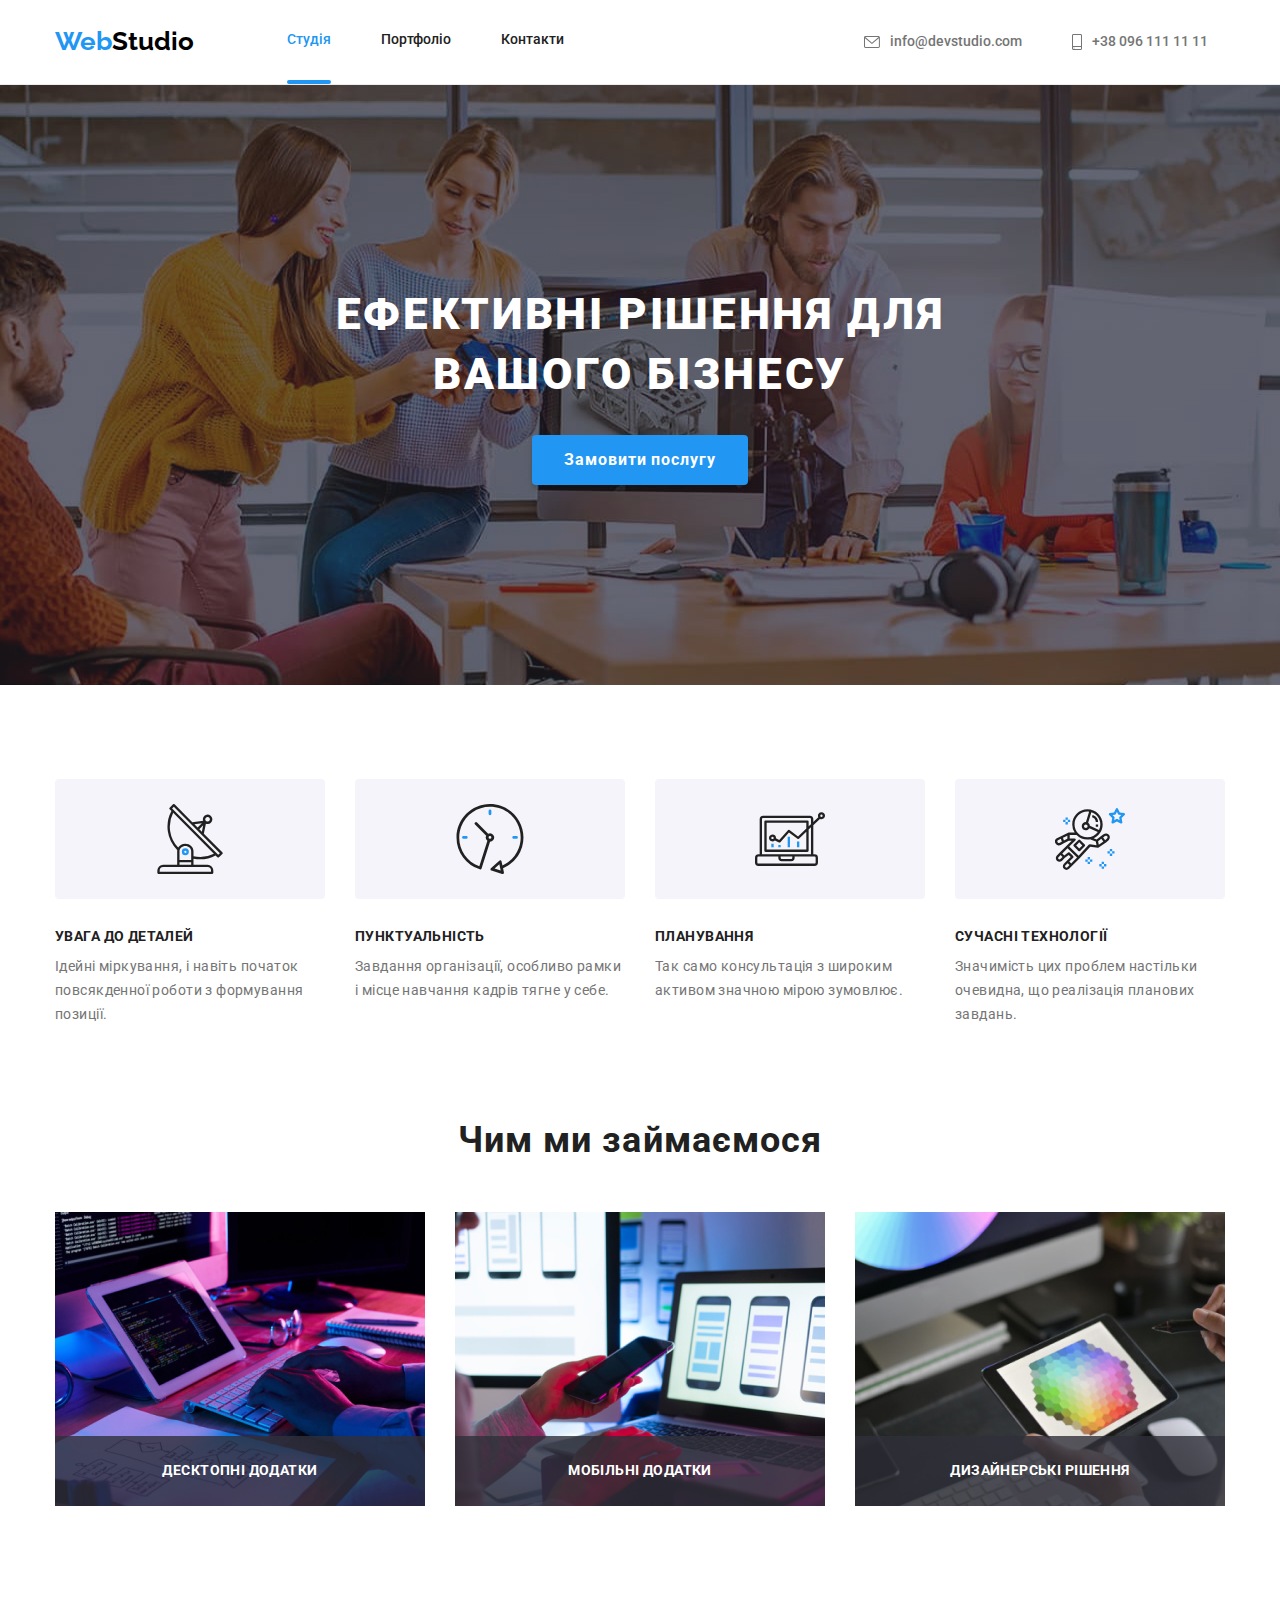
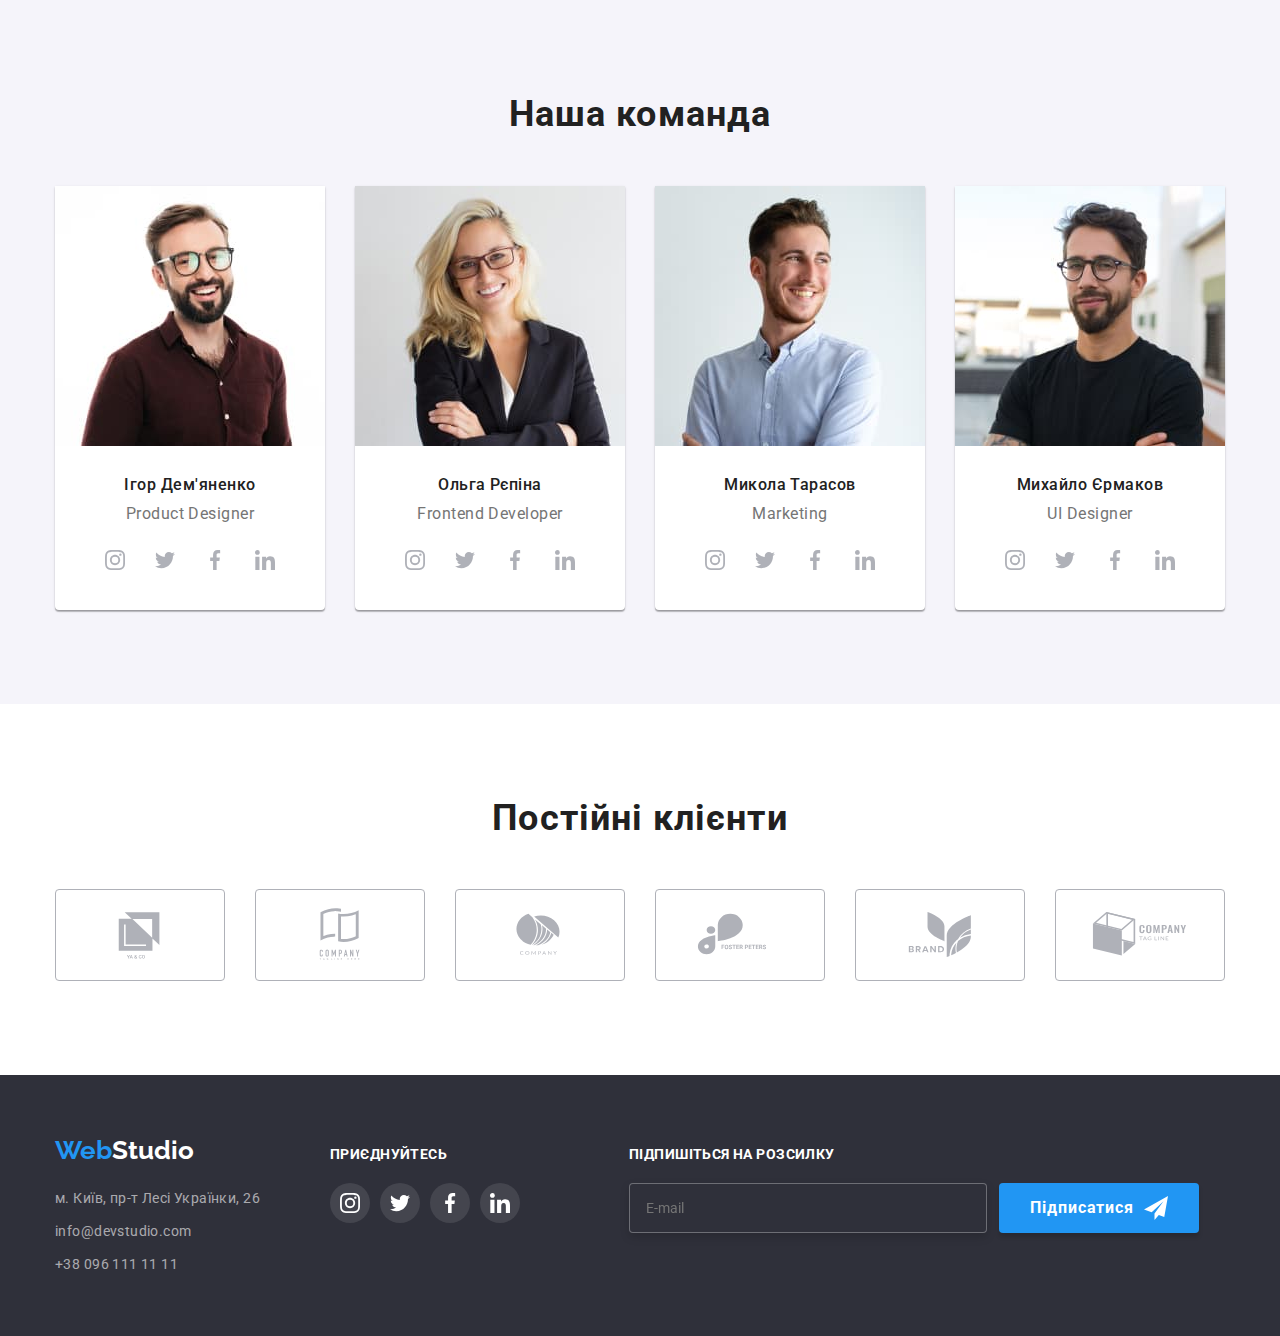
==== index.html @ 2fefe62a "copy" ====
<!DOCTYPE html>
<html lang="uk">
  <head>
    <meta charset="UTF-8" />
    <meta http-equiv="X-UA-Compatible" content="IE=edge" />
    <meta name="viewport" content="width=device-width, initial-scale=1.0" />
    <title>Web Studio</title>
    <link rel="preconnect" href="https://fonts.googleapis.com" />
    <link rel="preconnect" href="https://fonts.gstatic.com" crossorigin />
    <link
      href="https://fonts.googleapis.com/css2?family=Raleway:wght@700&family=Roboto:wght@400;500;700;900&display=swap"
      rel="stylesheet"
    />
    <link
      rel="stylesheet"
      href="https://cdnjs.cloudflare.com/ajax/libs/modern-normalize/1.1.0/modern-normalize.min.css"
    />
    <link rel="stylesheet" href="./css/main.min.css" />
  </head>
  <body>
    <header class="header">
      <div class="header__container container">
        <nav class="navigation">
          <a href="./index.html" lang="en" class="logo header__link"
            ><span class="logo--accent">Web</span>Studio</a
          >
          <ul class="navigation__list">
            <li>
              <a href="#" class="navigation__item navigation__item--current header__link "
                >Студія</a
              >
            </li>
            <li>
              <a href="./portfolio.html" class="navigation__item header__link">Портфоліо</a>
            </li>
            <li><a href="#" class="navigation__item header__link">Контакти</a></li>
          </ul>
        </nav>
        <ul class="contacts">
          <li class="contacts__item">
            <a href="mailto:info@devstudio.com" class="contacts__link header__link">
              <svg width="16" height="12">
                <use href="./images/icons.svg#icon-mail"></use>
              </svg>
              info@devstudio.com</a
            >
          </li>
          <li class="contacts__item">
            <a href="tel:+380961111111" class="contacts__link header__link">
              <svg width="10" height="16">
                <use href="./images/icons.svg#icon-smartphone"></use>
              </svg>
              +38 096 111 11 11</a
            >
          </li>
        </ul>
      </div>
    </header>
    <main>
      <section class="hero">
        <div class="container">
          <h1 class="hero__title">Ефективні рішення для вашого бізнесу</h1>
          <button data-modal-open type="button" class="main-button">
            Замовити послугу
          </button>
        </div>
      </section>

      <section class="features">
        <div class="container">
          <h2 class="visually-hidden">Особливості</h2>
          <ul class="features__list">
            <li class="features__item">
              <div class="features__icon-container">
                <svg class="features__icon" width="70" height="70">
                  <use href="./images/icons.svg#icon-antenna"></use>
                </svg>
              </div>
              <h3 class="features__title">Увага до деталей</h3>
              <p class="features__parapraph">
                Ідейні міркування, i навіть початок повсякденної роботи з
                формування позиції.
              </p>
            </li>
            <li class="features__item">
              <div class="features__icon-container">
                <svg class="features__icon" width="70" height="70">
                  <use href="./images/icons.svg#icon-clock"></use>
                </svg>
              </div>
              <h3 class="features__title">Пунктуальність</h3>
              <p class="features__parapraph">
                Завдання організації, особливо рамки i місце навчання кадрів
                тягне у себе.
              </p>
            </li>
            <li class="features__item">
              <div class="features__icon-container">
                <svg class="features__icon" width="70" height="70">
                  <use href="./images/icons.svg#icon-diagram"></use>
                </svg>
              </div>
              <h3 class="features__title">Планування</h3>
              <p class="features__parapraph">
                Так само консультація з широким активом значною мірою зумовлює.
              </p>
            </li>
            <li class="features__item">
              <div class="features__icon-container">
                <svg class="features__icon" width="70" height="70">
                  <use href="./images/icons.svg#icon-astronaut"></use>
                </svg>
              </div>
              <h3 class="features__title">Сучасні технології</h3>
              <p class="features__parapraph">
                Значимість цих проблем настільки очевидна, що реалізація
                планових завдань.
              </p>
            </li>
          </ul>
        </div>
      </section>
      <section class="gallery">
        <div class="container gallery__container">
          <h2 class="gallery__title">Чим ми займаємося</h2>
          <ul class="gallery__list">
            <li class="gallery__item">
              <h3 class="gallery__name">Десктопні додатки</h3>
              <img
                src="./images/img1.jpg"
                alt="Руки на клавіатурі"
                width="370"
              />
            </li>
            <li class="gallery__item">
              <h3 class="gallery__name">Мобільні додатки</h3>
              <img
                src="./images/img2.jpg"
                alt="Робота з телефоном та комп'ютером"
                width="370"
              />
            </li>
            <li class="gallery__item">
              <h3 class="gallery__name">Дизайнерські рішення</h3>
              <img
                src="./images/img3.jpg"
                alt="Палітра кольорів на планшеті"
                width="370"
              />
            </li>
          </ul>
        </div>
      </section>
      <section class="team">
        <div class="container">
          <h2 class="team__title">Наша команда</h2>
          <ul class="team__list">
            <li class="card">
              <div class="card__container">
                <img
                  src="./images/colleague1.jpg"
                  alt="Усміхнений хлопець в окулярах"
                  width="270"
                />
                <div class="card__text">
                  <h3 class="card__name">Ігор Дем'яненко</h3>
                  <p class="card__position">Product Designer</p>
                  <ul class="social">
                    <li>
                      <a href="" class="social__link">
                        <svg class="social__icon" width="20" height="20">
                          <use href="./images/icons.svg#icon-instagram"></use>
                        </svg>
                      </a>
                    </li>
                    <li>
                      <a href="" class="social__link">
                        <svg class="social__icon" width="20" height="20">
                          <use href="./images/icons.svg#icon-twitter"></use>
                        </svg>
                      </a>
                    </li>
                    <li>
                      <a href="" class="social__link">
                        <svg class="social__icon" width="20" height="20">
                          <use href="./images/icons.svg#icon-facebook"></use>
                        </svg>
                      </a>
                    </li>
                    <li>
                      <a href="" class="social__link">
                        <svg class="social__icon" width="20" height="20">
                          <use href="./images/icons.svg#icon-linkedin"></use>
                        </svg>
                      </a>
                    </li>
                  </ul>
                </div>
              </div>
            </li>
            <li class="card">
              <div class="card__container">
                <img
                  src="./images/colleague2.jpg"
                  alt="Усміхнена дівчина в піджаку"
                  width="270"
                />
                <div class="card__text">
                  <h3 class="card__name">Ольга Рєпіна</h3>
                  <p class="card__position">Frontend Developer</p>
                  <ul class="social">
                    <li>
                      <a href="" class="social__link">
                        <svg class="social__icon" width="20" height="20">
                          <use href="./images/icons.svg#icon-instagram"></use>
                        </svg>
                      </a>
                    </li>
                    <li>
                      <a href="" class="social__link">
                        <svg class="social__icon" width="20" height="20">
                          <use href="./images/icons.svg#icon-twitter"></use>
                        </svg>
                      </a>
                    </li>
                    <li>
                      <a href="" class="social__link">
                        <svg class="social__icon" width="20" height="20">
                          <use href="./images/icons.svg#icon-facebook"></use>
                        </svg>
                      </a>
                    </li>
                    <li>
                      <a href="" class="social__link">
                        <svg class="social__icon" width="20" height="20">
                          <use href="./images/icons.svg#icon-linkedin"></use>
                        </svg>
                      </a>
                    </li>
                  </ul>
                </div>
              </div>
            </li>
            <li class="card">
              <div class="card__container">
                <img
                  src="./images/colleague3.jpg"
                  alt="Усміхнений хлопець в блакитній сорочці"
                  width="270"
                />
                <div class="card__text">
                  <h3 class="card__name">Микола Тарасов</h3>
                  <p class="card__position">Marketing</p>
                  <ul class="social">
                    <li>
                      <a href="" class="social__link">
                        <svg class="social__icon" width="20" height="20">
                          <use href="./images/icons.svg#icon-instagram"></use>
                        </svg>
                      </a>
                    </li>
                    <li>
                      <a href="" class="social__link">
                        <svg class="social__icon" width="20" height="20">
                          <use href="./images/icons.svg#icon-twitter"></use>
                        </svg>
                      </a>
                    </li>
                    <li>
                      <a href="" class="social__link">
                        <svg class="social__icon" width="20" height="20">
                          <use href="./images/icons.svg#icon-facebook"></use>
                        </svg>
                      </a>
                    </li>
                    <li>
                      <a href="" class="social__link">
                        <svg class="social__icon" width="20" height="20">
                          <use href="./images/icons.svg#icon-linkedin"></use>
                        </svg>
                      </a>
                    </li>
                  </ul>
                </div>
              </div>
            </li>
            <li class="card">
              <div class="card__container">
                <img
                  src="./images/colleague4.jpg"
                  alt="Хлопець в окулярах та чорній футболці"
                  width="270"
                />
                <div class="card__text">
                  <h3 class="card__name">Михайло Єрмаков</h3>
                  <p class="card__position">UI Designer</p>
                  <ul class="social">
                    <li>
                      <a href="" class="social__link">
                        <svg class="social__icon" width="20" height="20">
                          <use href="./images/icons.svg#icon-instagram"></use>
                        </svg>
                      </a>
                    </li>
                    <li>
                      <a href="" class="social__link">
                        <svg class="social__icon" width="20" height="20">
                          <use href="./images/icons.svg#icon-twitter"></use>
                        </svg>
                      </a>
                    </li>
                    <li>
                      <a href="" class="social__link">
                        <svg class="social__icon" width="20" height="20">
                          <use href="./images/icons.svg#icon-facebook"></use>
                        </svg>
                      </a>
                    </li>
                    <li>
                      <a href="" class="social__link">
                        <svg class="social__icon" width="20" height="20">
                          <use href="./images/icons.svg#icon-linkedin"></use>
                        </svg>
                      </a>
                    </li>
                  </ul>
                </div>
              </div>
            </li>
          </ul>
        </div>
      </section>
      <section class="clients">
        <div class="container">
          <h2 class="clients__title">Постійні клієнти</h2>
          <ul class="clients__list">
            <li>
              <a href="" class="clients__link">
                <svg width="106" height="60">
                  <use href="./images/icons.svg#icon-Logo-6"></use>
                </svg>
              </a>
            </li>
            <li>
              <a href="" class="clients__link">
                <svg width="106" height="60">
                  <use href="./images/icons.svg#icon-Logo-1"></use>
                </svg>
              </a>
            </li>
            <li>
              <a href="" class="clients__link">
                <svg width="106" height="60">
                  <use href="./images/icons.svg#icon-Logo-2"></use>
                </svg>
              </a>
            </li>
            <li>
              <a href="" class="clients__link">
                <svg width="106" height="60">
                  <use href="./images/icons.svg#icon-Logo-3"></use>
                </svg>
              </a>
            </li>
            <li>
              <a href="" class="clients__link">
                <svg width="106" height="60">
                  <use href="./images/icons.svg#icon-Logo-4"></use>
                </svg>
              </a>
            </li>
            <li>
              <a href="" class="clients__link">
                <svg width="106" height="60">
                  <use href="./images/icons.svg#icon-Logo-5"></use>
                </svg>
              </a>
            </li>
          </ul>
        </div>
      </section>
    </main>
    <footer class="footer">
      <div class="container footer__container">
        <div>
          <a href="./index.html" lang="en" class="footer__logo"
            ><span class="logo--accent">Web</span>Studio</a
          >
          <address>
            <ul class="address">
              <li>
                <a
                  href="https://goo.gl/maps/CPtrU1FHBa2aNyZL9"
                  target="_blank"
                  rel="noopener noreferrer nofollow"
                  class="address__link"
                  >м. Київ, пр-т Лесі Українки, 26</a
                >
              </li>
              <li>
                <a href="mailto:info@devstudio.com" class="address__link"
                  >info@devstudio.com</a
                >
              </li>
              <li>
                <a href="tel:+380961111111" class="address__link"
                  >+38 096 111 11 11</a
                >
              </li>
            </ul>
          </address>
        </div>
        <div class="follow">
          <p class="follow__text">Приєднуйтесь</p>
          <ul class="social follow__social">
            <li>
              <a href="" class="social__link">
                <svg class="social__icon follow__icon" width="20" height="20">
                  <use href="./images/icons.svg#icon-instagram"></use>
                </svg>
              </a>
            </li>
            <li>
              <a href="" class="social__link">
                <svg class="social__icon follow__icon" width="20" height="20">
                  <use href="./images/icons.svg#icon-twitter"></use>
                </svg>
              </a>
            </li>
            <li>
              <a href="" class="social__link">
                <svg class="social__icon follow__icon" width="20" height="20">
                  <use href="./images/icons.svg#icon-facebook"></use>
                </svg>
              </a>
            </li>
            <li>
              <a href="" class="social__link">
                <svg class="social__icon follow__icon" width="20" height="20">
                  <use href="./images/icons.svg#icon-linkedin"></use>
                </svg>
              </a>
            </li>
          </ul>
        </div>
        <div class="subscription">
          <form>
            <label for="subscribe" class="subscription__title"
              >Підпишіться на розсилку</label
            >
            <input
              class="subscription__input"
              type="email"
              name="subscribe-email"
              id="subscribe"
              placeholder="E-mail"
            />
            <button type="submit" class="subscription__button">
              Підписатися
              <svg class="subscription__icon" width="24" height="24">
                <use href="./images/icons.svg#icon-send"></use>
              </svg>
            </button>
          </form>
        </div>
      </div>
    </footer>
    <div data-modal class="backdrop is-hidden">
      <div class="modal">
        <div data-modal-close class="modal__close-box">
          <svg class="modal__close-icon" width="18" height="18">
            <use href="./images/icons.svg#icon-close"></use>
          </svg>
        </div>
        <p class="modal__title">Залиште свої дані, ми вам передзвонимо</p>
        <form class="form">
          <label class="form__label" for="username">Ім'я</label>
          <div class="form__container">
            <input
              class="form__input"
              type="text"
              name="username"
              id="username"
            />
            <svg class="form__icon" width="18" height="18">
              <use href="./images/icons.svg#icon-person"></use>
            </svg>
          </div>

          <label class="form__label" for="tel">Телефон</label>
          <div class="form__container">
            <input class="form__input" type="tel" name="tel" id="tel" />
            <svg class="form__icon" width="18" height="18">
              <use href="./images/icons.svg#icon-phone"></use>
            </svg>
          </div>

          <label class="form__label" for="email">Пошта</label>
          <div class="form__container">
            <input class="form__input" type="email" name="email" id="email" />
            <svg class="form__icon" width="18" height="18">
              <use href="./images/icons.svg#icon-email"></use>
            </svg>
          </div>

          <label class="form__label" for="comment">Коментар</label>
          <div class="form__container form__container--last">
            <textarea
              class="form__textarea"
              name="comment"
              id="comment"
              placeholder="Введіть текст"
            ></textarea>
          </div>

          <input
            class="form__checkbox visually-hidden"
            type="checkbox"
            id="terms-checkbox"
            name="terms-checkbox"
          />
          <label for="terms-checkbox" class="form__terms"
            >Погоджуюся з розсилкою та приймаю
            <a href="#" class="form__terms--accent">Умови договору</a></label
          >
          <button class="submit-button" type="submit">Відправити</button>
        </form>
      </div>
    </div>

    <script src="./js/modal.js"></script>
  </body>
</html>
---- css/main.min.css ----
:root{--background-color: #f5f5f5;--primary-text-color: #757575;--secondary-text-color: #212121;--accent-color: #2196f3;--white: #fff;--background-section-main: #2f303a;--background-section-sub: #f5f4fa;--accent-color-hover: #188ce8;--border-color: #ececec;--border-secondary-color: #eeeeee;--social-color: #afb1b8;--timing-function: cubic-bezier(0.4, 0, 0.2, 1);--overlay-background: rgba(33, 150, 243, 0.9);--modal-background: rgba(0, 0, 0, 0.2)}.team__title,.gallery__title{font-size:36px;line-height:1.16;letter-spacing:.03em;color:var(--secondary-text-color);text-align:center;margin-bottom:50px}.subscription__button,.main-button{background-color:var(--accent-color);-webkit-box-shadow:0px 4px 4px rgba(0,0,0,.15);box-shadow:0px 4px 4px rgba(0,0,0,.15);border-style:none;border-radius:4px;font-weight:700;font-size:16px;line-height:1.88;color:var(--white);-webkit-box-align:center;-ms-flex-align:center;align-items:center;letter-spacing:.06em;-webkit-transition:background-color 250ms var(--timing-function);transition:background-color 250ms var(--timing-function)}h1,h2,h3,h4,h5,h6,p,ul{padding:0;margin:0}img{display:block;max-width:100%;height:auto}body{font-family:"Roboto",sans-sefif;font-size:14px;color:var(--primary-text-color)}.container{margin-left:auto;margin-right:auto;width:1200px;padding-left:15px;padding-right:15px}.visually-hidden{position:absolute;white-space:nowrap;width:1px;height:1px;overflow:hidden;border:0;padding:0;clip:rect(0 0 0 0);-webkit-clip-path:inset(50%);clip-path:inset(50%);margin:-1px}.header{border-bottom:1px solid var(--border-color)}.header__container{display:-webkit-box;display:-ms-flexbox;display:flex;-webkit-box-align:center;-ms-flex-align:center;align-items:center}.header__link{display:block}.navigation{display:-webkit-box;display:-ms-flexbox;display:flex;-webkit-box-align:center;-ms-flex-align:center;align-items:center;gap:30px;margin-right:300px}.navigation__list{display:-webkit-box;display:-ms-flexbox;display:flex;gap:50px;list-style:none;font-weight:500;line-height:1.14}.navigation__list:hover,.navigation__list:focus{color:var(--accent-color)}.navigation__item{text-decoration:none;color:var(--secondary-text-color);padding:32px 0;display:block;-webkit-transition:color 250ms var(--timing-function);transition:color 250ms var(--timing-function)}.navigation__item--current{color:var(--accent-color)}.navigation__item--current::after{display:block;position:relative;bottom:-32px;height:4px;width:100%;background-color:var(--accent-color);border-radius:2px;content:""}.logo{text-decoration:none;color:#000;font-family:"Raleway",sans-serif;font-weight:700;font-size:26px;line-height:1.2;margin-right:63px;padding:24px 0}.logo--accent{color:var(--accent-color)}.contacts{display:-webkit-box;display:-ms-flexbox;display:flex;gap:50px;list-style:none;font-weight:500;line-height:1.14}.contacts__item{display:-webkit-box;display:-ms-flexbox;display:flex}.contacts__link{text-decoration:none;color:var(--primary-text-color);font-weight:500;padding:32px 0;display:-webkit-box;display:-ms-flexbox;display:flex;-webkit-box-align:center;-ms-flex-align:center;align-items:center;gap:10px;fill:currentColor;-webkit-transition:color 250ms var(--timing-function);transition:color 250ms var(--timing-function)}.contacts__link:hover,.contacts__link:focus{color:var(--accent-color)}.hero{background-color:var(--background-section-main);padding-top:200px;padding-bottom:200px;text-align:center;background-image:-webkit-gradient(linear, left top, left bottom, from(rgba(47, 48, 58, 0.4)), to(rgba(47, 48, 58, 0.4))),url(../images/background.jpg);background-image:linear-gradient(rgba(47, 48, 58, 0.4), rgba(47, 48, 58, 0.4)),url(../images/background.jpg);background-repeat:no-repeat;background-position:center;background-size:cover;max-width:1600px;margin:0 auto}.hero__title{display:-webkit-box;display:-ms-flexbox;display:flex;margin:0px auto 30px auto;color:var(--white);font-weight:900;font-size:44px;line-height:1.36;letter-spacing:.06em;text-transform:uppercase;width:695px}.main-button{cursor:pointer;display:block;margin:0 auto;padding:10px 32px}.main-button:hover,.main-button:focus{background-color:var(--accent-color-hover)}.features{padding-top:94px;padding-bottom:94px}.features__list{display:-webkit-box;display:-ms-flexbox;display:flex;gap:30px;list-style:none}.features__item{display:block;width:270px}.features__icon-container{display:-webkit-box;display:-ms-flexbox;display:flex;-webkit-box-pack:center;-ms-flex-pack:center;justify-content:center;-webkit-box-align:center;-ms-flex-align:center;align-items:center;width:270px;height:120px;background:var(--background-section-sub);border-radius:4px;margin-bottom:30px}.features__icon{display:block}.features__title{font-size:14px;line-height:1.14;letter-spacing:.03em;text-transform:uppercase;color:var(--secondary-text-color);display:-webkit-box;display:-ms-flexbox;display:flex;margin-bottom:10px}.features__parapraph{line-height:1.71;letter-spacing:.03em}.gallery{padding-bottom:94px}.gallery__container{-webkit-box-pack:center;-ms-flex-pack:center;justify-content:center}.gallery__list{display:-webkit-box;display:-ms-flexbox;display:flex;-webkit-box-align:center;-ms-flex-align:center;align-items:center;margin:0 auto;width:-webkit-fit-content;width:-moz-fit-content;width:fit-content;gap:30px;list-style:none}.gallery__item{position:relative}.gallery__name{font-size:14px;line-height:1.14;letter-spacing:.03em;text-transform:uppercase;color:var(--white);display:-webkit-box;display:-ms-flexbox;display:flex;padding-top:27px;padding-bottom:27px;background-color:rgba(47,48,58,.8);-webkit-box-pack:center;-ms-flex-pack:center;justify-content:center;position:absolute;bottom:0;width:100%}.team{background-color:var(--background-section-sub);padding-bottom:94px;padding-top:94px}.team__list{display:-webkit-box;display:-ms-flexbox;display:flex;gap:30px;-webkit-box-align:center;-ms-flex-align:center;align-items:center;list-style:none}.social{display:-webkit-box;display:-ms-flexbox;display:flex;-webkit-box-align:center;-ms-flex-align:center;align-items:center;-webkit-box-pack:center;-ms-flex-pack:center;justify-content:center;gap:10px;list-style:none}.social__link{display:-webkit-box;display:-ms-flexbox;display:flex;width:40px;height:40px;border-radius:50%;-webkit-box-pack:center;-ms-flex-pack:center;justify-content:center;-webkit-box-align:center;-ms-flex-align:center;align-items:center;color:var(--social-color);fill:currentColor;-webkit-transition:background-color 250ms var(--timing-function);transition:background-color 250ms var(--timing-function)}.social__link:hover,.social__link:focus{background-color:var(--accent-color)}.social__link:hover .social__icon,.social__link:focus .social__icon{fill:var(--white)}.social__icon{-webkit-transition:fill 250ms var(--timing-function);transition:fill 250ms var(--timing-function)}.card__container{background-color:var(--white);-webkit-box-shadow:0px 1px 3px rgba(0,0,0,.12),0px 1px 1px rgba(0,0,0,.14),0px 2px 1px rgba(0,0,0,.2);box-shadow:0px 1px 3px rgba(0,0,0,.12),0px 1px 1px rgba(0,0,0,.14),0px 2px 1px rgba(0,0,0,.2);border-radius:0px 0px 4px 4px}.card__text{padding-top:30px;padding-bottom:30px;text-align:center}.card__name{font-weight:500;font-size:16px;line-height:1.18;letter-spacing:.03em;color:var(--secondary-text-color);display:block;margin-bottom:10px}.card__position{font-size:16px;line-height:1.18;letter-spacing:.03em;margin-bottom:16px}.clients{padding-top:94px;padding-bottom:94px}.clients__title{font-size:36px;line-height:1.16;letter-spacing:.03em;color:var(--secondary-text-color);text-align:center;margin-bottom:50px}.clients__list{display:-webkit-box;display:-ms-flexbox;display:flex;gap:30px;list-style:none}.clients__link{display:-webkit-box;display:-ms-flexbox;display:flex;width:170px;height:92px;-webkit-box-pack:center;-ms-flex-pack:center;justify-content:center;-webkit-box-align:center;-ms-flex-align:center;align-items:center;border-radius:4px;color:var(--social-color);fill:currentColor;border:1px solid var(--social-color);-webkit-transition:fill 250ms var(--timing-function),border-color 250ms var(--timing-function);transition:fill 250ms var(--timing-function),border-color 250ms var(--timing-function)}.clients__link:hover,.clients__link:focus{fill:var(--accent-color);border-color:var(--accent-color);cursor:pointer}.footer{background-color:var(--background-section-main);padding-top:60px;padding-bottom:60px}.footer__logo{text-decoration:none;color:var(--white);font-family:"Raleway",sans-serif;font-weight:700;font-size:26px;line-height:1.2;display:block;margin-bottom:20px}.footer__container{display:-webkit-box;display:-ms-flexbox;display:flex;-webkit-box-align:baseline;-ms-flex-align:baseline;align-items:baseline}.address{display:-webkit-box;display:-ms-flexbox;display:flex;-webkit-box-orient:vertical;-webkit-box-direction:normal;-ms-flex-direction:column;flex-direction:column;gap:9px;list-style:none}.address__link{text-decoration:none;font-style:normal;line-height:1.71;letter-spacing:.03em;color:rgba(255,255,255,.6);-webkit-transition:color 250ms var(--timing-function);transition:color 250ms var(--timing-function)}.address__link:hover,.address__link:focus{color:var(--accent-color)}.follow{display:block;margin-left:70px;width:206px;height:80px;margin-right:93px}.follow__text{color:var(--white);font-weight:700;font-size:14px;line-height:1.14;letter-spacing:.03em;text-transform:uppercase;margin-bottom:20px}.follow__social{-webkit-box-pack:left;-ms-flex-pack:left;justify-content:left}.follow__social .social__link{background-color:rgba(255,255,255,.1);-webkit-transition:background-color 250ms var(--timing-function);transition:background-color 250ms var(--timing-function)}.follow__social .social__link:hover,.follow__social .social__link:focus{background-color:var(--accent-color)}.follow__icon{fill:var(--white)}.subscription{position:relative;width:570px;height:86px}.subscription__title{display:block;font-weight:700;font-size:14px;line-height:1.14;letter-spacing:.03em;text-transform:uppercase;color:var(--white);margin-bottom:20px}.subscription__input{width:358px;height:50px;border:1px solid rgba(255,255,255,.3);-webkit-filter:drop-shadow(0px 4px 4px rgba(0, 0, 0, 0.15));filter:drop-shadow(0px 4px 4px rgba(0, 0, 0, 0.15));border-radius:4px;background-color:var(--background-section-main);outline:none;padding:15px 16px}.subscription__button{display:-webkit-box;display:-ms-flexbox;display:flex;position:absolute;bottom:0;right:0;gap:10px;width:200px;height:50px;-webkit-box-pack:center;-ms-flex-pack:center;justify-content:center}.subscription__button:focus,.subscription__button:hover{background-color:var(--accent-color-hover)}.subscription__icon{fill:var(--white)}.backdrop{background:var(--modal-background);width:100%;height:100%;position:fixed;left:0;top:0;opacity:1;visibility:visible;-webkit-transition:opacity 250ms var(--timing-function),visibility 250ms var(--timing-function);transition:opacity 250ms var(--timing-function),visibility 250ms var(--timing-function)}.backdrop.is-hidden{visibility:hidden;opacity:0;pointer-events:none}.modal{position:absolute;top:50%;left:50%;-webkit-transform:translate(-50%, -50%);transform:translate(-50%, -50%);width:528px;max-height:581px;height:100%;background-color:var(--white);-webkit-box-shadow:0px 1px 3px rgba(0,0,0,.12),0px 1px 1px rgba(0,0,0,.14),0px 2px 1px rgba(0,0,0,.2);box-shadow:0px 1px 3px rgba(0,0,0,.12),0px 1px 1px rgba(0,0,0,.14),0px 2px 1px rgba(0,0,0,.2);border-radius:4px;padding:40px 40px 164px 40px}.modal__close-box{width:30px;height:30px;border-radius:50%;border:1px solid rgba(0,0,0,.1);display:-webkit-box;display:-ms-flexbox;display:flex;-webkit-box-align:center;-ms-flex-align:center;align-items:center;-webkit-box-pack:center;-ms-flex-pack:center;justify-content:center;position:absolute;top:8px;right:8px;cursor:pointer}.modal__close-box:hover,.modal__close-box:focus{fill:var(--accent-color)}.modal__close-icon{fill:var(--secondary-text-color);-webkit-transition:fill 250ms var(--timing-function);transition:fill 250ms var(--timing-function)}.modal__close-icon:hover,.modal__close-icon:focus{fill:var(--accent-color)}.modal__title{font-weight:700;font-size:20px;line-height:1.15;text-align:center;letter-spacing:.03em;color:var(--secondary-text-color);margin-bottom:12px}.form__label{display:block;margin-bottom:4px;font-size:12px;line-height:1.16;letter-spacing:.01em}.form__container{margin-bottom:10px;position:relative;fill:var(--secondary-text-color)}.form__container--last{margin-bottom:20px}.form__icon{position:absolute;top:50%;left:21px;-webkit-transform:translate(-50%, -50%);transform:translate(-50%, -50%);fill:var(--secondary-text-color);-webkit-transition:fill 250ms var(--timing-function);transition:fill 250ms var(--timing-function)}.form__input:focus+.form__icon,.form__input:hover+.form__icon{fill:var(--accent-color)}.form__input{height:40px;width:100%;border:1px solid rgba(33,33,33,.2);border-radius:4px;padding-left:42px;outline:none;-webkit-transition:border 250ms var(--timing-function);transition:border 250ms var(--timing-function)}.form__input:focus,.form__input:hover{border:1px solid var(--accent-color)}.form__textarea{height:120px;width:100%;resize:none;border:1px solid rgba(33,33,33,.2);outline:none;border-radius:4px;padding:12px 16px}.form__textarea:focus,.form__textarea:hover{border:1px solid var(--accent-color)}.form__textarea::-webkit-input-placeholder{font-size:12px;line-height:1.16;letter-spacing:.01em;color:rgba(117,117,117,.5)}.form__textarea::-moz-placeholder{font-size:12px;line-height:1.16;letter-spacing:.01em;color:rgba(117,117,117,.5)}.form__textarea:-ms-input-placeholder{font-size:12px;line-height:1.16;letter-spacing:.01em;color:rgba(117,117,117,.5)}.form__textarea::-ms-input-placeholder{font-size:12px;line-height:1.16;letter-spacing:.01em;color:rgba(117,117,117,.5)}.form__textarea::placeholder{font-size:12px;line-height:1.16;letter-spacing:.01em;color:rgba(117,117,117,.5)}.form__terms::before{position:absolute;top:0;left:6px;width:16px;height:15px;border:1.5px solid var(--secondary-text-color);border-radius:2px;content:""}.form__terms{position:relative;line-height:1.71;letter-spacing:.03em;color:var(--primary-text-color);padding-left:32px}.form__terms--accent{font-size:14px;line-height:1.71;letter-spacing:.03em;color:var(--accent-color)}.form__terms::after{position:absolute;width:16px;height:15px;background-image:url(../images/check.svg);top:0;left:6px;content:"";opacity:0}.form__checkbox:checked+.form__terms::after{opacity:1}.form__checkbox:checked+.form__terms::before{opacity:0}.submit-button{display:-webkit-box;display:-ms-flexbox;display:flex;height:50px;width:200px;margin:30px auto 40px;margin-top:30px;padding:10px 52px;-webkit-box-align:center;-ms-flex-align:center;align-items:center;background-color:var(--accent-color);-webkit-box-shadow:0px 4px 4px rgba(0,0,0,.15);box-shadow:0px 4px 4px rgba(0,0,0,.15);border:none;border-radius:4px;font-weight:700;font-size:16px;line-height:1.88;text-align:center;letter-spacing:.06em;color:var(--white);-webkit-transition:background-color 250ms var(--timing-function);transition:background-color 250ms var(--timing-function)}.submit-button:focus,.submit-button:hover{background-color:var(--accent-color-hover)}.filter{padding-top:94px;padding-bottom:94px}.filter__list{display:-webkit-box;display:-ms-flexbox;display:flex;width:-webkit-fit-content;width:-moz-fit-content;width:fit-content;margin:0 auto 50px auto;gap:8px;list-style:none}.filter__button{text-decoration:none;font-family:inherit;font-style:normal;font-weight:500;font-size:16px;line-height:1.62;letter-spacing:.03em;color:var(--secondary-text-color);background-color:var(--background-section-sub);cursor:pointer;display:block;border:none;border-radius:4px;padding:6px 22px;-webkit-transition:background-color 250ms var(--timing-function),color 250ms var(--timing-function),-webkit-box-shadow 250ms var(--timing-function);transition:background-color 250ms var(--timing-function),color 250ms var(--timing-function),-webkit-box-shadow 250ms var(--timing-function);transition:background-color 250ms var(--timing-function),color 250ms var(--timing-function),box-shadow 250ms var(--timing-function);transition:background-color 250ms var(--timing-function),color 250ms var(--timing-function),box-shadow 250ms var(--timing-function),-webkit-box-shadow 250ms var(--timing-function)}.filter__button:hover,.filter__button:focus{background-color:var(--accent-color);color:var(--white);-webkit-box-shadow:0px 3px 1px rgba(0,0,0,.1),0px 1px 2px rgba(0,0,0,.08),0px 2px 2px rgba(0,0,0,.12);box-shadow:0px 3px 1px rgba(0,0,0,.1),0px 1px 2px rgba(0,0,0,.08),0px 2px 2px rgba(0,0,0,.12)}.filter__cards{display:-webkit-box;display:-ms-flexbox;display:flex;-ms-flex-wrap:wrap;flex-wrap:wrap;gap:30px;list-style:none}.project{background-color:var(--white);text-decoration:none;display:block;-webkit-transition:-webkit-box-shadow 250ms var(--timing-function);transition:-webkit-box-shadow 250ms var(--timing-function);transition:box-shadow 250ms var(--timing-function);transition:box-shadow 250ms var(--timing-function), -webkit-box-shadow 250ms var(--timing-function)}.project:hover,.project:focus{-webkit-box-shadow:0px 1px 1px rgba(0,0,0,.12),0px 4px 4px rgba(0,0,0,.06),1px 4px 6px rgba(0,0,0,.16);box-shadow:0px 1px 1px rgba(0,0,0,.12),0px 4px 4px rgba(0,0,0,.06),1px 4px 6px rgba(0,0,0,.16)}.project__text{padding:20px 24px;background:var(--white);border:1px solid var(--border-secondary-color);border-top:none}.project__name{font-size:18px;line-height:2;letter-spacing:.06em;color:var(--secondary-text-color);margin-bottom:4px}.project__type{font-size:16px;line-height:1.88;letter-spacing:.03em;color:var(--primary-text-color)}.project__description{display:-webkit-box;display:-ms-flexbox;display:flex;position:relative;overflow:hidden}.project__overlay{color:var(--white);font-size:18px;line-height:1.56;letter-spacing:.03em;padding:63px 24px;display:-webkit-box;display:-ms-flexbox;display:flex;text-align:left;width:100%;position:absolute;left:0;background-color:var(--overlay-background);-webkit-transform:translatey(100%);transform:translatey(100%);-webkit-transition:-webkit-transform 250ms cubic-bezier(0.4, 0, 0.2, 1);transition:-webkit-transform 250ms cubic-bezier(0.4, 0, 0.2, 1);transition:transform 250ms cubic-bezier(0.4, 0, 0.2, 1);transition:transform 250ms cubic-bezier(0.4, 0, 0.2, 1), -webkit-transform 250ms cubic-bezier(0.4, 0, 0.2, 1)}.project:hover .project__overlay,.project:focus .project__overlay{-webkit-transform:translatey(0);transform:translatey(0)}/*# sourceMappingURL=main.min.css.map */
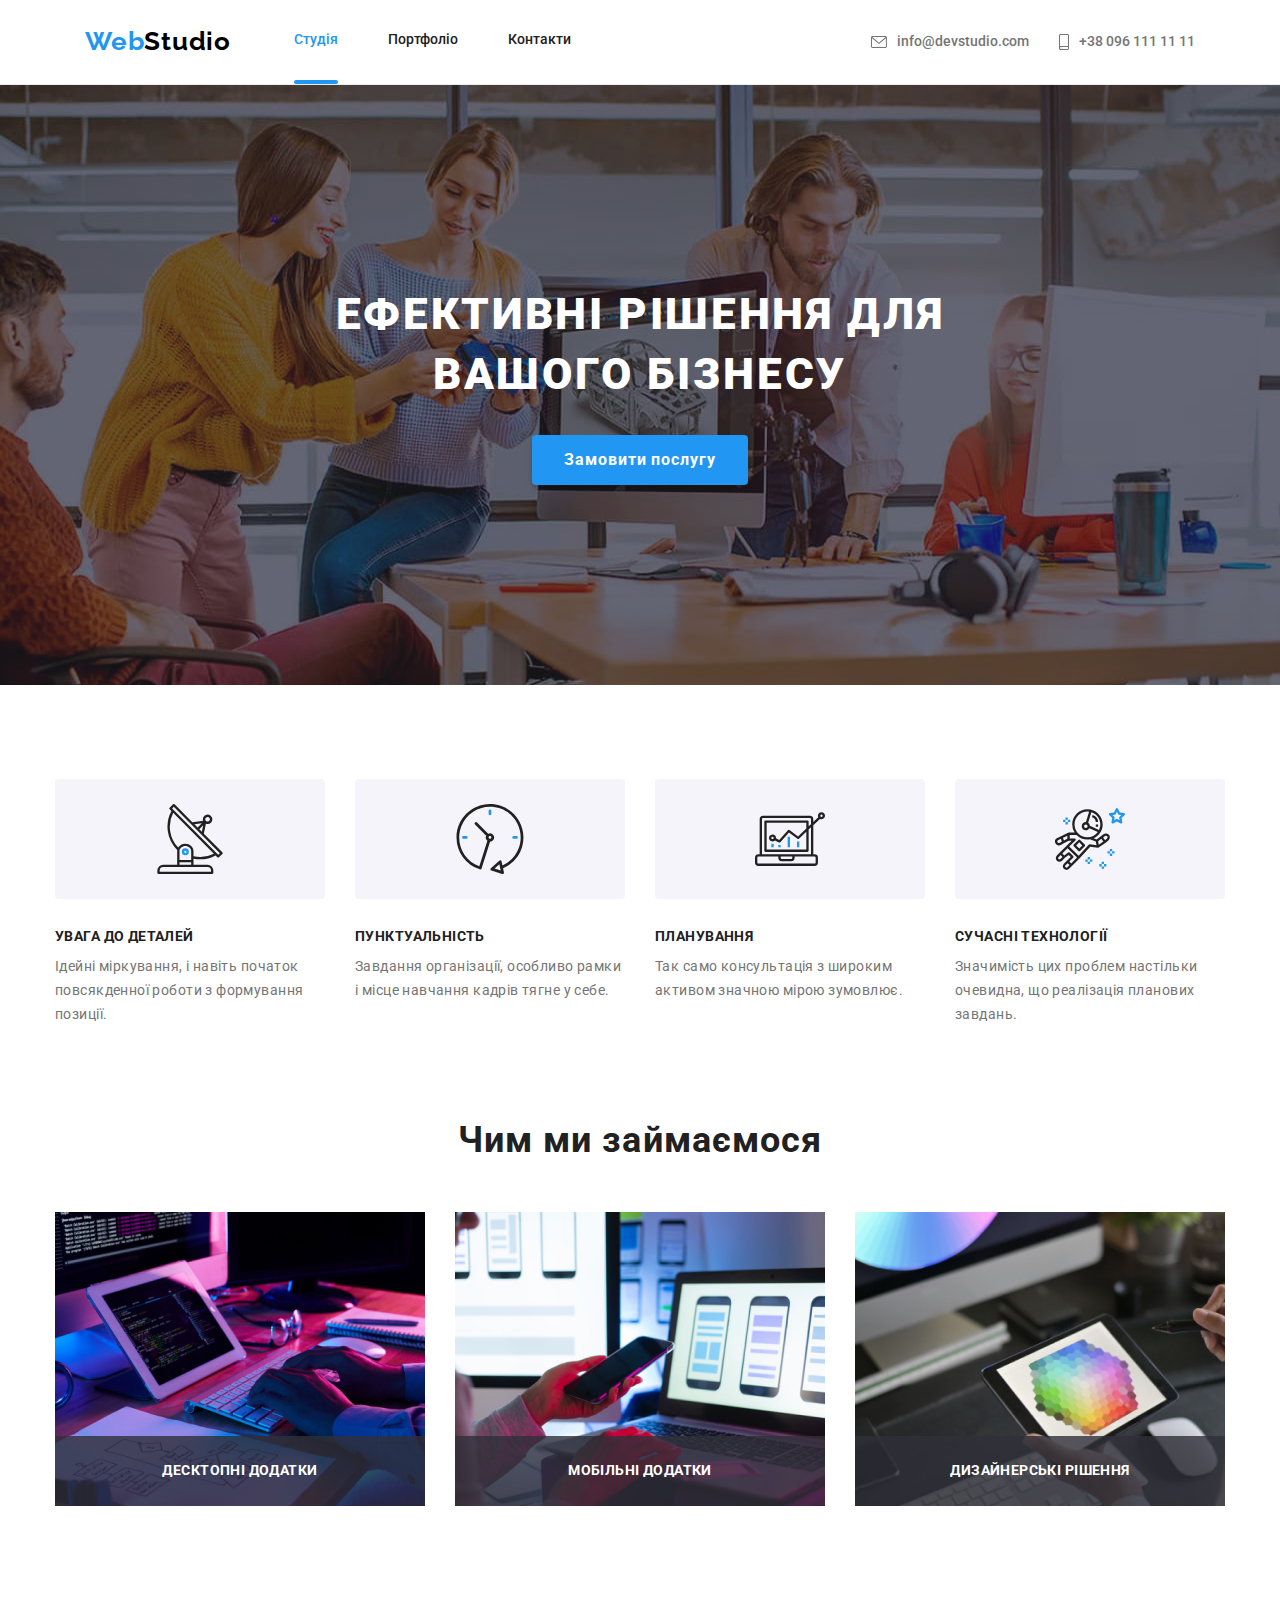
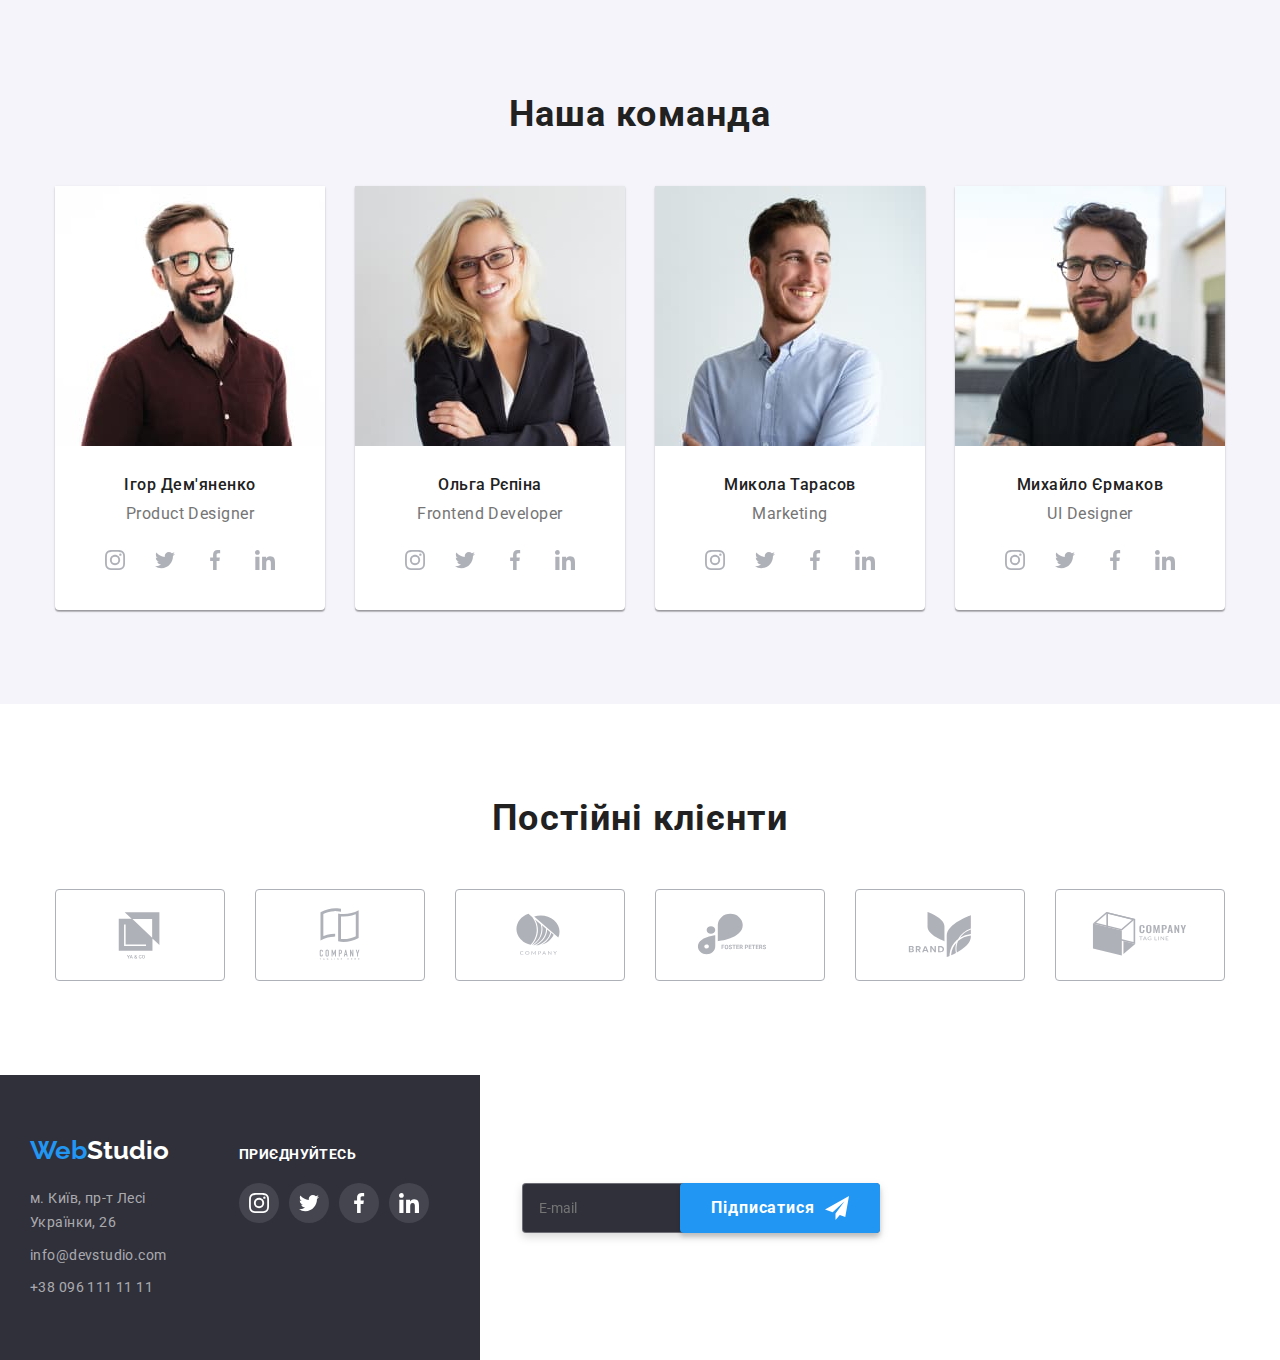
==== commit ecdd40bd: "without footer and pictures" ====
--- a/index.html
+++ b/index.html
@@ -58,7 +58,7 @@
     </header>
     <main>
       <section class="hero">
-        <div class="container">
+        <div class="container hero__container">
           <h1 class="hero__title">Ефективні рішення для вашого бізнесу</h1>
           <button data-modal-open type="button" class="main-button">
             Замовити послугу
--- a/css/main.min.css
+++ b/css/main.min.css
@@ -1 +1 @@
-:root{--background-color: #f5f5f5;--primary-text-color: #757575;--secondary-text-color: #212121;--accent-color: #2196f3;--white: #fff;--background-section-main: #2f303a;--background-section-sub: #f5f4fa;--accent-color-hover: #188ce8;--border-color: #ececec;--border-secondary-color: #eeeeee;--social-color: #afb1b8;--timing-function: cubic-bezier(0.4, 0, 0.2, 1);--overlay-background: rgba(33, 150, 243, 0.9);--modal-background: rgba(0, 0, 0, 0.2)}.team__title,.gallery__title{font-size:36px;line-height:1.16;letter-spacing:.03em;color:var(--secondary-text-color);text-align:center;margin-bottom:50px}.subscription__button,.main-button{background-color:var(--accent-color);-webkit-box-shadow:0px 4px 4px rgba(0,0,0,.15);box-shadow:0px 4px 4px rgba(0,0,0,.15);border-style:none;border-radius:4px;font-weight:700;font-size:16px;line-height:1.88;color:var(--white);-webkit-box-align:center;-ms-flex-align:center;align-items:center;letter-spacing:.06em;-webkit-transition:background-color 250ms var(--timing-function);transition:background-color 250ms var(--timing-function)}h1,h2,h3,h4,h5,h6,p,ul{padding:0;margin:0}img{display:block;max-width:100%;height:auto}body{font-family:"Roboto",sans-sefif;font-size:14px;color:var(--primary-text-color)}.container{margin-left:auto;margin-right:auto;width:1200px;padding-left:15px;padding-right:15px}.visually-hidden{position:absolute;white-space:nowrap;width:1px;height:1px;overflow:hidden;border:0;padding:0;clip:rect(0 0 0 0);-webkit-clip-path:inset(50%);clip-path:inset(50%);margin:-1px}.header{border-bottom:1px solid var(--border-color)}.header__container{display:-webkit-box;display:-ms-flexbox;display:flex;-webkit-box-align:center;-ms-flex-align:center;align-items:center}.header__link{display:block}.navigation{display:-webkit-box;display:-ms-flexbox;display:flex;-webkit-box-align:center;-ms-flex-align:center;align-items:center;gap:30px;margin-right:300px}.navigation__list{display:-webkit-box;display:-ms-flexbox;display:flex;gap:50px;list-style:none;font-weight:500;line-height:1.14}.navigation__list:hover,.navigation__list:focus{color:var(--accent-color)}.navigation__item{text-decoration:none;color:var(--secondary-text-color);padding:32px 0;display:block;-webkit-transition:color 250ms var(--timing-function);transition:color 250ms var(--timing-function)}.navigation__item--current{color:var(--accent-color)}.navigation__item--current::after{display:block;position:relative;bottom:-32px;height:4px;width:100%;background-color:var(--accent-color);border-radius:2px;content:""}.logo{text-decoration:none;color:#000;font-family:"Raleway",sans-serif;font-weight:700;font-size:26px;line-height:1.2;margin-right:63px;padding:24px 0}.logo--accent{color:var(--accent-color)}.contacts{display:-webkit-box;display:-ms-flexbox;display:flex;gap:50px;list-style:none;font-weight:500;line-height:1.14}.contacts__item{display:-webkit-box;display:-ms-flexbox;display:flex}.contacts__link{text-decoration:none;color:var(--primary-text-color);font-weight:500;padding:32px 0;display:-webkit-box;display:-ms-flexbox;display:flex;-webkit-box-align:center;-ms-flex-align:center;align-items:center;gap:10px;fill:currentColor;-webkit-transition:color 250ms var(--timing-function);transition:color 250ms var(--timing-function)}.contacts__link:hover,.contacts__link:focus{color:var(--accent-color)}.hero{background-color:var(--background-section-main);padding-top:200px;padding-bottom:200px;text-align:center;background-image:-webkit-gradient(linear, left top, left bottom, from(rgba(47, 48, 58, 0.4)), to(rgba(47, 48, 58, 0.4))),url(../images/background.jpg);background-image:linear-gradient(rgba(47, 48, 58, 0.4), rgba(47, 48, 58, 0.4)),url(../images/background.jpg);background-repeat:no-repeat;background-position:center;background-size:cover;max-width:1600px;margin:0 auto}.hero__title{display:-webkit-box;display:-ms-flexbox;display:flex;margin:0px auto 30px auto;color:var(--white);font-weight:900;font-size:44px;line-height:1.36;letter-spacing:.06em;text-transform:uppercase;width:695px}.main-button{cursor:pointer;display:block;margin:0 auto;padding:10px 32px}.main-button:hover,.main-button:focus{background-color:var(--accent-color-hover)}.features{padding-top:94px;padding-bottom:94px}.features__list{display:-webkit-box;display:-ms-flexbox;display:flex;gap:30px;list-style:none}.features__item{display:block;width:270px}.features__icon-container{display:-webkit-box;display:-ms-flexbox;display:flex;-webkit-box-pack:center;-ms-flex-pack:center;justify-content:center;-webkit-box-align:center;-ms-flex-align:center;align-items:center;width:270px;height:120px;background:var(--background-section-sub);border-radius:4px;margin-bottom:30px}.features__icon{display:block}.features__title{font-size:14px;line-height:1.14;letter-spacing:.03em;text-transform:uppercase;color:var(--secondary-text-color);display:-webkit-box;display:-ms-flexbox;display:flex;margin-bottom:10px}.features__parapraph{line-height:1.71;letter-spacing:.03em}.gallery{padding-bottom:94px}.gallery__container{-webkit-box-pack:center;-ms-flex-pack:center;justify-content:center}.gallery__list{display:-webkit-box;display:-ms-flexbox;display:flex;-webkit-box-align:center;-ms-flex-align:center;align-items:center;margin:0 auto;width:-webkit-fit-content;width:-moz-fit-content;width:fit-content;gap:30px;list-style:none}.gallery__item{position:relative}.gallery__name{font-size:14px;line-height:1.14;letter-spacing:.03em;text-transform:uppercase;color:var(--white);display:-webkit-box;display:-ms-flexbox;display:flex;padding-top:27px;padding-bottom:27px;background-color:rgba(47,48,58,.8);-webkit-box-pack:center;-ms-flex-pack:center;justify-content:center;position:absolute;bottom:0;width:100%}.team{background-color:var(--background-section-sub);padding-bottom:94px;padding-top:94px}.team__list{display:-webkit-box;display:-ms-flexbox;display:flex;gap:30px;-webkit-box-align:center;-ms-flex-align:center;align-items:center;list-style:none}.social{display:-webkit-box;display:-ms-flexbox;display:flex;-webkit-box-align:center;-ms-flex-align:center;align-items:center;-webkit-box-pack:center;-ms-flex-pack:center;justify-content:center;gap:10px;list-style:none}.social__link{display:-webkit-box;display:-ms-flexbox;display:flex;width:40px;height:40px;border-radius:50%;-webkit-box-pack:center;-ms-flex-pack:center;justify-content:center;-webkit-box-align:center;-ms-flex-align:center;align-items:center;color:var(--social-color);fill:currentColor;-webkit-transition:background-color 250ms var(--timing-function);transition:background-color 250ms var(--timing-function)}.social__link:hover,.social__link:focus{background-color:var(--accent-color)}.social__link:hover .social__icon,.social__link:focus .social__icon{fill:var(--white)}.social__icon{-webkit-transition:fill 250ms var(--timing-function);transition:fill 250ms var(--timing-function)}.card__container{background-color:var(--white);-webkit-box-shadow:0px 1px 3px rgba(0,0,0,.12),0px 1px 1px rgba(0,0,0,.14),0px 2px 1px rgba(0,0,0,.2);box-shadow:0px 1px 3px rgba(0,0,0,.12),0px 1px 1px rgba(0,0,0,.14),0px 2px 1px rgba(0,0,0,.2);border-radius:0px 0px 4px 4px}.card__text{padding-top:30px;padding-bottom:30px;text-align:center}.card__name{font-weight:500;font-size:16px;line-height:1.18;letter-spacing:.03em;color:var(--secondary-text-color);display:block;margin-bottom:10px}.card__position{font-size:16px;line-height:1.18;letter-spacing:.03em;margin-bottom:16px}.clients{padding-top:94px;padding-bottom:94px}.clients__title{font-size:36px;line-height:1.16;letter-spacing:.03em;color:var(--secondary-text-color);text-align:center;margin-bottom:50px}.clients__list{display:-webkit-box;display:-ms-flexbox;display:flex;gap:30px;list-style:none}.clients__link{display:-webkit-box;display:-ms-flexbox;display:flex;width:170px;height:92px;-webkit-box-pack:center;-ms-flex-pack:center;justify-content:center;-webkit-box-align:center;-ms-flex-align:center;align-items:center;border-radius:4px;color:var(--social-color);fill:currentColor;border:1px solid var(--social-color);-webkit-transition:fill 250ms var(--timing-function),border-color 250ms var(--timing-function);transition:fill 250ms var(--timing-function),border-color 250ms var(--timing-function)}.clients__link:hover,.clients__link:focus{fill:var(--accent-color);border-color:var(--accent-color);cursor:pointer}.footer{background-color:var(--background-section-main);padding-top:60px;padding-bottom:60px}.footer__logo{text-decoration:none;color:var(--white);font-family:"Raleway",sans-serif;font-weight:700;font-size:26px;line-height:1.2;display:block;margin-bottom:20px}.footer__container{display:-webkit-box;display:-ms-flexbox;display:flex;-webkit-box-align:baseline;-ms-flex-align:baseline;align-items:baseline}.address{display:-webkit-box;display:-ms-flexbox;display:flex;-webkit-box-orient:vertical;-webkit-box-direction:normal;-ms-flex-direction:column;flex-direction:column;gap:9px;list-style:none}.address__link{text-decoration:none;font-style:normal;line-height:1.71;letter-spacing:.03em;color:rgba(255,255,255,.6);-webkit-transition:color 250ms var(--timing-function);transition:color 250ms var(--timing-function)}.address__link:hover,.address__link:focus{color:var(--accent-color)}.follow{display:block;margin-left:70px;width:206px;height:80px;margin-right:93px}.follow__text{color:var(--white);font-weight:700;font-size:14px;line-height:1.14;letter-spacing:.03em;text-transform:uppercase;margin-bottom:20px}.follow__social{-webkit-box-pack:left;-ms-flex-pack:left;justify-content:left}.follow__social .social__link{background-color:rgba(255,255,255,.1);-webkit-transition:background-color 250ms var(--timing-function);transition:background-color 250ms var(--timing-function)}.follow__social .social__link:hover,.follow__social .social__link:focus{background-color:var(--accent-color)}.follow__icon{fill:var(--white)}.subscription{position:relative;width:570px;height:86px}.subscription__title{display:block;font-weight:700;font-size:14px;line-height:1.14;letter-spacing:.03em;text-transform:uppercase;color:var(--white);margin-bottom:20px}.subscription__input{width:358px;height:50px;border:1px solid rgba(255,255,255,.3);-webkit-filter:drop-shadow(0px 4px 4px rgba(0, 0, 0, 0.15));filter:drop-shadow(0px 4px 4px rgba(0, 0, 0, 0.15));border-radius:4px;background-color:var(--background-section-main);outline:none;padding:15px 16px}.subscription__button{display:-webkit-box;display:-ms-flexbox;display:flex;position:absolute;bottom:0;right:0;gap:10px;width:200px;height:50px;-webkit-box-pack:center;-ms-flex-pack:center;justify-content:center}.subscription__button:focus,.subscription__button:hover{background-color:var(--accent-color-hover)}.subscription__icon{fill:var(--white)}.backdrop{background:var(--modal-background);width:100%;height:100%;position:fixed;left:0;top:0;opacity:1;visibility:visible;-webkit-transition:opacity 250ms var(--timing-function),visibility 250ms var(--timing-function);transition:opacity 250ms var(--timing-function),visibility 250ms var(--timing-function)}.backdrop.is-hidden{visibility:hidden;opacity:0;pointer-events:none}.modal{position:absolute;top:50%;left:50%;-webkit-transform:translate(-50%, -50%);transform:translate(-50%, -50%);width:528px;max-height:581px;height:100%;background-color:var(--white);-webkit-box-shadow:0px 1px 3px rgba(0,0,0,.12),0px 1px 1px rgba(0,0,0,.14),0px 2px 1px rgba(0,0,0,.2);box-shadow:0px 1px 3px rgba(0,0,0,.12),0px 1px 1px rgba(0,0,0,.14),0px 2px 1px rgba(0,0,0,.2);border-radius:4px;padding:40px 40px 164px 40px}.modal__close-box{width:30px;height:30px;border-radius:50%;border:1px solid rgba(0,0,0,.1);display:-webkit-box;display:-ms-flexbox;display:flex;-webkit-box-align:center;-ms-flex-align:center;align-items:center;-webkit-box-pack:center;-ms-flex-pack:center;justify-content:center;position:absolute;top:8px;right:8px;cursor:pointer}.modal__close-box:hover,.modal__close-box:focus{fill:var(--accent-color)}.modal__close-icon{fill:var(--secondary-text-color);-webkit-transition:fill 250ms var(--timing-function);transition:fill 250ms var(--timing-function)}.modal__close-icon:hover,.modal__close-icon:focus{fill:var(--accent-color)}.modal__title{font-weight:700;font-size:20px;line-height:1.15;text-align:center;letter-spacing:.03em;color:var(--secondary-text-color);margin-bottom:12px}.form__label{display:block;margin-bottom:4px;font-size:12px;line-height:1.16;letter-spacing:.01em}.form__container{margin-bottom:10px;position:relative;fill:var(--secondary-text-color)}.form__container--last{margin-bottom:20px}.form__icon{position:absolute;top:50%;left:21px;-webkit-transform:translate(-50%, -50%);transform:translate(-50%, -50%);fill:var(--secondary-text-color);-webkit-transition:fill 250ms var(--timing-function);transition:fill 250ms var(--timing-function)}.form__input:focus+.form__icon,.form__input:hover+.form__icon{fill:var(--accent-color)}.form__input{height:40px;width:100%;border:1px solid rgba(33,33,33,.2);border-radius:4px;padding-left:42px;outline:none;-webkit-transition:border 250ms var(--timing-function);transition:border 250ms var(--timing-function)}.form__input:focus,.form__input:hover{border:1px solid var(--accent-color)}.form__textarea{height:120px;width:100%;resize:none;border:1px solid rgba(33,33,33,.2);outline:none;border-radius:4px;padding:12px 16px}.form__textarea:focus,.form__textarea:hover{border:1px solid var(--accent-color)}.form__textarea::-webkit-input-placeholder{font-size:12px;line-height:1.16;letter-spacing:.01em;color:rgba(117,117,117,.5)}.form__textarea::-moz-placeholder{font-size:12px;line-height:1.16;letter-spacing:.01em;color:rgba(117,117,117,.5)}.form__textarea:-ms-input-placeholder{font-size:12px;line-height:1.16;letter-spacing:.01em;color:rgba(117,117,117,.5)}.form__textarea::-ms-input-placeholder{font-size:12px;line-height:1.16;letter-spacing:.01em;color:rgba(117,117,117,.5)}.form__textarea::placeholder{font-size:12px;line-height:1.16;letter-spacing:.01em;color:rgba(117,117,117,.5)}.form__terms::before{position:absolute;top:0;left:6px;width:16px;height:15px;border:1.5px solid var(--secondary-text-color);border-radius:2px;content:""}.form__terms{position:relative;line-height:1.71;letter-spacing:.03em;color:var(--primary-text-color);padding-left:32px}.form__terms--accent{font-size:14px;line-height:1.71;letter-spacing:.03em;color:var(--accent-color)}.form__terms::after{position:absolute;width:16px;height:15px;background-image:url(../images/check.svg);top:0;left:6px;content:"";opacity:0}.form__checkbox:checked+.form__terms::after{opacity:1}.form__checkbox:checked+.form__terms::before{opacity:0}.submit-button{display:-webkit-box;display:-ms-flexbox;display:flex;height:50px;width:200px;margin:30px auto 40px;margin-top:30px;padding:10px 52px;-webkit-box-align:center;-ms-flex-align:center;align-items:center;background-color:var(--accent-color);-webkit-box-shadow:0px 4px 4px rgba(0,0,0,.15);box-shadow:0px 4px 4px rgba(0,0,0,.15);border:none;border-radius:4px;font-weight:700;font-size:16px;line-height:1.88;text-align:center;letter-spacing:.06em;color:var(--white);-webkit-transition:background-color 250ms var(--timing-function);transition:background-color 250ms var(--timing-function)}.submit-button:focus,.submit-button:hover{background-color:var(--accent-color-hover)}.filter{padding-top:94px;padding-bottom:94px}.filter__list{display:-webkit-box;display:-ms-flexbox;display:flex;width:-webkit-fit-content;width:-moz-fit-content;width:fit-content;margin:0 auto 50px auto;gap:8px;list-style:none}.filter__button{text-decoration:none;font-family:inherit;font-style:normal;font-weight:500;font-size:16px;line-height:1.62;letter-spacing:.03em;color:var(--secondary-text-color);background-color:var(--background-section-sub);cursor:pointer;display:block;border:none;border-radius:4px;padding:6px 22px;-webkit-transition:background-color 250ms var(--timing-function),color 250ms var(--timing-function),-webkit-box-shadow 250ms var(--timing-function);transition:background-color 250ms var(--timing-function),color 250ms var(--timing-function),-webkit-box-shadow 250ms var(--timing-function);transition:background-color 250ms var(--timing-function),color 250ms var(--timing-function),box-shadow 250ms var(--timing-function);transition:background-color 250ms var(--timing-function),color 250ms var(--timing-function),box-shadow 250ms var(--timing-function),-webkit-box-shadow 250ms var(--timing-function)}.filter__button:hover,.filter__button:focus{background-color:var(--accent-color);color:var(--white);-webkit-box-shadow:0px 3px 1px rgba(0,0,0,.1),0px 1px 2px rgba(0,0,0,.08),0px 2px 2px rgba(0,0,0,.12);box-shadow:0px 3px 1px rgba(0,0,0,.1),0px 1px 2px rgba(0,0,0,.08),0px 2px 2px rgba(0,0,0,.12)}.filter__cards{display:-webkit-box;display:-ms-flexbox;display:flex;-ms-flex-wrap:wrap;flex-wrap:wrap;gap:30px;list-style:none}.project{background-color:var(--white);text-decoration:none;display:block;-webkit-transition:-webkit-box-shadow 250ms var(--timing-function);transition:-webkit-box-shadow 250ms var(--timing-function);transition:box-shadow 250ms var(--timing-function);transition:box-shadow 250ms var(--timing-function), -webkit-box-shadow 250ms var(--timing-function)}.project:hover,.project:focus{-webkit-box-shadow:0px 1px 1px rgba(0,0,0,.12),0px 4px 4px rgba(0,0,0,.06),1px 4px 6px rgba(0,0,0,.16);box-shadow:0px 1px 1px rgba(0,0,0,.12),0px 4px 4px rgba(0,0,0,.06),1px 4px 6px rgba(0,0,0,.16)}.project__text{padding:20px 24px;background:var(--white);border:1px solid var(--border-secondary-color);border-top:none}.project__name{font-size:18px;line-height:2;letter-spacing:.06em;color:var(--secondary-text-color);margin-bottom:4px}.project__type{font-size:16px;line-height:1.88;letter-spacing:.03em;color:var(--primary-text-color)}.project__description{display:-webkit-box;display:-ms-flexbox;display:flex;position:relative;overflow:hidden}.project__overlay{color:var(--white);font-size:18px;line-height:1.56;letter-spacing:.03em;padding:63px 24px;display:-webkit-box;display:-ms-flexbox;display:flex;text-align:left;width:100%;position:absolute;left:0;background-color:var(--overlay-background);-webkit-transform:translatey(100%);transform:translatey(100%);-webkit-transition:-webkit-transform 250ms cubic-bezier(0.4, 0, 0.2, 1);transition:-webkit-transform 250ms cubic-bezier(0.4, 0, 0.2, 1);transition:transform 250ms cubic-bezier(0.4, 0, 0.2, 1);transition:transform 250ms cubic-bezier(0.4, 0, 0.2, 1), -webkit-transform 250ms cubic-bezier(0.4, 0, 0.2, 1)}.project:hover .project__overlay,.project:focus .project__overlay{-webkit-transform:translatey(0);transform:translatey(0)}/*# sourceMappingURL=main.min.css.map */+:root{--background-color: #f5f5f5;--primary-text-color: #757575;--secondary-text-color: #212121;--accent-color: #2196f3;--white: #fff;--background-section-main: #2f303a;--background-section-sub: #f5f4fa;--accent-color-hover: #188ce8;--border-color: #ececec;--border-secondary-color: #eeeeee;--social-color: #afb1b8;--timing-function: cubic-bezier(0.4, 0, 0.2, 1);--overlay-background: rgba(33, 150, 243, 0.9);--modal-background: rgba(0, 0, 0, 0.2)}.team__title,.gallery__title{font-size:36px;line-height:1.16;letter-spacing:.03em;color:var(--secondary-text-color);text-align:center;margin-bottom:50px}.subscription__button,.main-button{background-color:var(--accent-color);-webkit-box-shadow:0px 4px 4px rgba(0,0,0,.15);box-shadow:0px 4px 4px rgba(0,0,0,.15);border-style:none;border-radius:4px;font-weight:700;font-size:16px;line-height:1.88;color:var(--white);-webkit-box-align:center;-ms-flex-align:center;align-items:center;letter-spacing:.06em;-webkit-transition:background-color 250ms var(--timing-function);transition:background-color 250ms var(--timing-function)}h1,h2,h3,h4,h5,h6,p,ul{padding:0;margin:0}img{display:block;max-width:100%;height:auto}body{font-family:"Roboto",sans-sefif;font-size:14px;color:var(--primary-text-color)}.container{margin-left:auto;margin-right:auto;width:480px;padding-left:15px;padding-right:15px}@media screen and (min-width: 768px){.container{width:100%;max-width:768px}}@media screen and (min-width: 1200px){.container{width:100%;max-width:1600px}}.visually-hidden{position:absolute;white-space:nowrap;width:1px;height:1px;overflow:hidden;border:0;padding:0;clip:rect(0 0 0 0);-webkit-clip-path:inset(50%);clip-path:inset(50%);margin:-1px}.header{border-bottom:1px solid var(--border-color)}.header__container{display:-webkit-box;display:-ms-flexbox;display:flex;-webkit-box-align:center;-ms-flex-align:center;align-items:center}@media screen and (min-width: 768px){.header__container{-webkit-box-pack:center;-ms-flex-pack:center;justify-content:center}}.header__link{display:block}@media screen and (min-width: 768px){.navigation{margin-right:90px;display:-webkit-box;display:-ms-flexbox;display:flex;-webkit-box-align:center;-ms-flex-align:center;align-items:center}}@media screen and (min-width: 1200px){.navigation{margin-right:300px}}.navigation__list{display:none;gap:50px;list-style:none;font-weight:500;line-height:1.14}@media screen and (min-width: 768px){.navigation__list{display:-webkit-box;display:-ms-flexbox;display:flex}}.navigation__item{text-decoration:none;color:var(--secondary-text-color);padding:32px 0;display:block;-webkit-transition:color 250ms var(--timing-function);transition:color 250ms var(--timing-function)}.navigation__item:hover,.navigation__item:focus{color:var(--accent-color)}.navigation__item--current{color:var(--accent-color)}.navigation__item--current::after{display:block;position:relative;bottom:-32px;height:4px;width:100%;background-color:var(--accent-color);border-radius:2px;content:""}.logo{text-decoration:none;color:#000;font-family:"Raleway",sans-serif;font-weight:700;line-height:1.12;font-size:24px;letter-spacing:.03em;padding:16px 0}@media screen and (min-width: 768px){.logo{margin-right:87px;padding:26px 0}}@media screen and (min-width: 1200px){.logo{font-size:26px;line-height:1.2;margin-right:63px;padding:24px 0}}.logo--accent{color:var(--accent-color)}.contacts{display:none;list-style:none;font-weight:500;line-height:1.14}@media screen and (min-width: 768px){.contacts{display:-webkit-box;display:-ms-flexbox;display:flex;-webkit-box-orient:vertical;-webkit-box-direction:normal;-ms-flex-direction:column;flex-direction:column;gap:10px}}@media screen and (min-width: 1200px){.contacts{-webkit-box-orient:horizontal;-webkit-box-direction:normal;-ms-flex-direction:row;flex-direction:row;gap:30px}}.contacts__item{display:-webkit-box;display:-ms-flexbox;display:flex}.contacts__link{text-decoration:none;color:var(--primary-text-color);font-weight:500;padding:32px 0;display:-webkit-box;display:-ms-flexbox;display:flex;-webkit-box-align:center;-ms-flex-align:center;align-items:center;gap:10px;fill:currentColor;-webkit-transition:color 250ms var(--timing-function);transition:color 250ms var(--timing-function)}@media screen and (max-width: 1200px){.contacts__link{padding:0}}.contacts__link:hover,.contacts__link:focus{color:var(--accent-color)}.hero{background-color:var(--background-section-main);padding-top:118px;padding-bottom:118px;text-align:center;background-image:-webkit-gradient(linear, left top, left bottom, from(rgba(47, 48, 58, 0.4)), to(rgba(47, 48, 58, 0.4))),url(../images/background.jpg);background-image:linear-gradient(rgba(47, 48, 58, 0.4), rgba(47, 48, 58, 0.4)),url(../images/background.jpg);background-repeat:no-repeat;background-position:center;background-size:cover;width:480px;height:400px;margin:0 auto}@media screen and (min-width: 768px){.hero{width:100%;max-width:768px;padding-top:118px;padding-bottom:118px}}@media screen and (min-width: 1200px){.hero{width:100%;height:100%;max-width:1600px;padding-top:200px;padding-bottom:200px}}.hero__title{display:-webkit-box;display:-ms-flexbox;display:flex;-ms-flex-wrap:wrap;flex-wrap:wrap;margin:0px auto 30px auto;color:var(--white);font-weight:900;font-size:26px;line-height:1.62;text-align:center;letter-spacing:.06em;text-transform:uppercase;width:360px}@media screen and (min-width: 1200px){.hero__title{font-size:44px;line-height:1.36;width:695px}}.main-button{cursor:pointer;display:block;margin:0 auto;padding:10px 32px}.main-button:hover,.main-button:focus{background-color:var(--accent-color-hover)}.features{padding-top:94px;padding-bottom:94px}.features__list{list-style:none;display:-webkit-box;display:-ms-flexbox;display:flex;gap:30px;-webkit-box-orient:vertical;-webkit-box-direction:normal;-ms-flex-direction:column;flex-direction:column;-webkit-box-pack:center;-ms-flex-pack:center;justify-content:center}@media screen and (min-width: 768px){.features__list{-webkit-box-orient:horizontal;-webkit-box-direction:normal;-ms-flex-flow:row wrap;flex-flow:row wrap}}.features__item{display:block;width:450px}@media screen and (min-width: 768px){.features__item{width:354px}}@media screen and (min-width: 1200px){.features__item{width:270px}}.features__icon-container{display:-webkit-box;display:-ms-flexbox;display:flex;-webkit-box-pack:center;-ms-flex-pack:center;justify-content:center;-webkit-box-align:center;-ms-flex-align:center;align-items:center;width:450px;height:120px;background:var(--background-section-sub);border-radius:4px;margin-bottom:30px}@media screen and (min-width: 768px){.features__icon-container{width:354px}}@media screen and (min-width: 1200px){.features__icon-container{width:270px}}.features__icon{display:block}.features__title{font-size:14px;line-height:1.14;letter-spacing:.03em;text-transform:uppercase;color:var(--secondary-text-color);display:-webkit-box;display:-ms-flexbox;display:flex;margin-bottom:10px}.features__parapraph{line-height:1.71;letter-spacing:.03em}.gallery{display:none;padding-bottom:94px}@media screen and (min-width: 1200px){.gallery{display:block}}.gallery__container{-webkit-box-pack:center;-ms-flex-pack:center;justify-content:center}.gallery__list{display:-webkit-box;display:-ms-flexbox;display:flex;-webkit-box-align:center;-ms-flex-align:center;align-items:center;margin:0 auto;width:-webkit-fit-content;width:-moz-fit-content;width:fit-content;gap:30px;list-style:none}.gallery__item{position:relative}.gallery__name{font-size:14px;line-height:1.14;letter-spacing:.03em;text-transform:uppercase;color:var(--white);display:-webkit-box;display:-ms-flexbox;display:flex;padding-top:27px;padding-bottom:27px;background-color:rgba(47,48,58,.8);-webkit-box-pack:center;-ms-flex-pack:center;justify-content:center;position:absolute;bottom:0;width:100%}.team{background-color:var(--background-section-sub);padding-bottom:94px;padding-top:94px}.team__list{display:-webkit-box;display:-ms-flexbox;display:flex;-webkit-box-orient:vertical;-webkit-box-direction:normal;-ms-flex-direction:column;flex-direction:column;gap:30px;-webkit-box-align:center;-ms-flex-align:center;align-items:center;list-style:none;-webkit-box-pack:center;-ms-flex-pack:center;justify-content:center}@media screen and (min-width: 768px){.team__list{-webkit-box-orient:horizontal;-webkit-box-direction:normal;-ms-flex-direction:row;flex-direction:row;-ms-flex-wrap:wrap;flex-wrap:wrap}}.social{display:-webkit-box;display:-ms-flexbox;display:flex;-webkit-box-align:center;-ms-flex-align:center;align-items:center;-webkit-box-pack:center;-ms-flex-pack:center;justify-content:center;gap:10px;list-style:none}.social__link{display:-webkit-box;display:-ms-flexbox;display:flex;width:40px;height:40px;border-radius:50%;-webkit-box-pack:center;-ms-flex-pack:center;justify-content:center;-webkit-box-align:center;-ms-flex-align:center;align-items:center;color:var(--social-color);fill:currentColor;-webkit-transition:background-color 250ms var(--timing-function);transition:background-color 250ms var(--timing-function)}.social__link:hover,.social__link:focus{background-color:var(--accent-color)}.social__link:hover .social__icon,.social__link:focus .social__icon{fill:var(--white)}.social__icon{-webkit-transition:fill 250ms var(--timing-function);transition:fill 250ms var(--timing-function)}.card__container{background-color:var(--white);-webkit-box-shadow:0px 1px 3px rgba(0,0,0,.12),0px 1px 1px rgba(0,0,0,.14),0px 2px 1px rgba(0,0,0,.2);box-shadow:0px 1px 3px rgba(0,0,0,.12),0px 1px 1px rgba(0,0,0,.14),0px 2px 1px rgba(0,0,0,.2);border-radius:0px 0px 4px 4px}.card__text{padding-top:30px;padding-bottom:30px;text-align:center}.card__name{font-weight:500;font-size:16px;line-height:1.18;letter-spacing:.03em;color:var(--secondary-text-color);display:block;margin-bottom:10px}.card__position{font-size:16px;line-height:1.18;letter-spacing:.03em;margin-bottom:16px}.clients{padding-top:94px;padding-bottom:94px}.clients__title{font-size:36px;line-height:1.16;letter-spacing:.03em;color:var(--secondary-text-color);text-align:center;margin-bottom:50px}.clients__list{display:-webkit-box;display:-ms-flexbox;display:flex;-ms-flex-wrap:wrap;flex-wrap:wrap;-webkit-box-pack:center;-ms-flex-pack:center;justify-content:center;gap:30px;list-style:none;max-width:480px}@media screen and (min-width: 768px){.clients__list{max-width:1600px}}@media screen and (min-width: 1200px){.clients__list{max-width:1600px}}.clients__link{display:-webkit-box;display:-ms-flexbox;display:flex;width:210px;height:92px;-webkit-box-pack:center;-ms-flex-pack:center;justify-content:center;-webkit-box-align:center;-ms-flex-align:center;align-items:center;border-radius:4px;color:var(--social-color);fill:currentColor;border:1px solid var(--social-color);-webkit-transition:fill 250ms var(--timing-function),border-color 250ms var(--timing-function);transition:fill 250ms var(--timing-function),border-color 250ms var(--timing-function)}@media screen and (min-width: 768px){.clients__link{width:170px}}.clients__link:hover,.clients__link:focus{fill:var(--accent-color);border-color:var(--accent-color);cursor:pointer}.footer{background-color:var(--background-section-main);padding:60px 15px;-webkit-box-align:center;-ms-flex-align:center;align-items:center;-webkit-box-pack:center;-ms-flex-pack:center;justify-content:center;width:100%;max-width:480px}.footer__logo{text-decoration:none;color:var(--white);font-family:"Raleway",sans-serif;font-weight:700;font-size:26px;line-height:1.2;display:block;margin-bottom:20px}.footer__container{display:-webkit-box;display:-ms-flexbox;display:flex;-webkit-box-orient:vertical;-webkit-box-direction:normal;-ms-flex-direction:column;flex-direction:column;-webkit-box-align:center;-ms-flex-align:center;align-items:center}@media screen and (min-width: 1200px){.footer__container{-webkit-box-align:baseline;-ms-flex-align:baseline;align-items:baseline;-webkit-box-orient:horizontal;-webkit-box-direction:normal;-ms-flex-direction:row;flex-direction:row}}.address{display:-webkit-box;display:-ms-flexbox;display:flex;-webkit-box-orient:vertical;-webkit-box-direction:normal;-ms-flex-direction:column;flex-direction:column;gap:9px;list-style:none}.address__link{text-decoration:none;font-style:normal;line-height:1.71;letter-spacing:.03em;color:rgba(255,255,255,.6);-webkit-transition:color 250ms var(--timing-function);transition:color 250ms var(--timing-function)}.address__link:hover,.address__link:focus{color:var(--accent-color)}.follow{display:block}@media screen and (min-width: 1200px){.follow{margin-left:70px;width:206px;height:80px;margin-right:93px}}.follow__text{color:var(--white);font-weight:700;font-size:14px;line-height:1.14;letter-spacing:.03em;text-transform:uppercase;margin-bottom:20px}.follow__social{-webkit-box-pack:left;-ms-flex-pack:left;justify-content:left}.follow__social .social__link{background-color:rgba(255,255,255,.1);-webkit-transition:background-color 250ms var(--timing-function);transition:background-color 250ms var(--timing-function)}.follow__social .social__link:hover,.follow__social .social__link:focus{background-color:var(--accent-color)}.follow__icon{fill:var(--white)}.subscription{display:-webkit-box;display:-ms-flexbox;display:flex;-webkit-box-orient:vertical;-webkit-box-direction:normal;-ms-flex-direction:column;flex-direction:column;-webkit-box-pack:center;-ms-flex-pack:center;justify-content:center;position:relative;max-width:480px}@media screen and (min-width: 768px){.subscription{width:570px;height:86px}}.subscription__title{display:block;font-weight:700;font-size:14px;line-height:1.14;letter-spacing:.03em;text-transform:uppercase;color:var(--white);margin-bottom:20px}.subscription__input{width:100%;max-width:450px;height:50px;border:1px solid rgba(255,255,255,.3);-webkit-filter:drop-shadow(0px 4px 4px rgba(0, 0, 0, 0.15));filter:drop-shadow(0px 4px 4px rgba(0, 0, 0, 0.15));border-radius:4px;background-color:var(--background-section-main);outline:none;padding:15px 16px}@media screen and (min-width: 768px){.subscription__input{width:358px}}.subscription__button{display:-webkit-box;display:-ms-flexbox;display:flex;gap:10px;width:200px;height:50px;-webkit-box-pack:center;-ms-flex-pack:center;justify-content:center;cursor:pointer}@media screen and (min-width: 768px){.subscription__button{position:absolute;bottom:0;right:0}}.subscription__button:focus,.subscription__button:hover{background-color:var(--accent-color-hover)}.subscription__icon{fill:var(--white)}.backdrop{background:var(--modal-background);width:100%;height:100%;position:fixed;left:0;top:0;opacity:1;visibility:visible;-webkit-transition:opacity 250ms var(--timing-function),visibility 250ms var(--timing-function);transition:opacity 250ms var(--timing-function),visibility 250ms var(--timing-function)}.backdrop.is-hidden{visibility:hidden;opacity:0;pointer-events:none}.modal{position:absolute;top:50%;left:50%;-webkit-transform:translate(-50%, -50%);transform:translate(-50%, -50%);width:528px;max-height:581px;height:100%;background-color:var(--white);-webkit-box-shadow:0px 1px 3px rgba(0,0,0,.12),0px 1px 1px rgba(0,0,0,.14),0px 2px 1px rgba(0,0,0,.2);box-shadow:0px 1px 3px rgba(0,0,0,.12),0px 1px 1px rgba(0,0,0,.14),0px 2px 1px rgba(0,0,0,.2);border-radius:4px;padding:40px 40px 164px 40px}.modal__close-box{width:30px;height:30px;border-radius:50%;border:1px solid rgba(0,0,0,.1);display:-webkit-box;display:-ms-flexbox;display:flex;-webkit-box-align:center;-ms-flex-align:center;align-items:center;-webkit-box-pack:center;-ms-flex-pack:center;justify-content:center;position:absolute;top:8px;right:8px;cursor:pointer}.modal__close-box:hover,.modal__close-box:focus{fill:var(--accent-color)}.modal__close-icon{fill:var(--secondary-text-color);-webkit-transition:fill 250ms var(--timing-function);transition:fill 250ms var(--timing-function)}.modal__close-icon:hover,.modal__close-icon:focus{fill:var(--accent-color)}.modal__title{font-weight:700;font-size:20px;line-height:1.15;text-align:center;letter-spacing:.03em;color:var(--secondary-text-color);margin-bottom:12px}.form__label{display:block;margin-bottom:4px;font-size:12px;line-height:1.16;letter-spacing:.01em}.form__container{margin-bottom:10px;position:relative;fill:var(--secondary-text-color)}.form__container--last{margin-bottom:20px}.form__icon{position:absolute;top:50%;left:21px;-webkit-transform:translate(-50%, -50%);transform:translate(-50%, -50%);fill:var(--secondary-text-color);-webkit-transition:fill 250ms var(--timing-function);transition:fill 250ms var(--timing-function)}.form__input:focus+.form__icon,.form__input:hover+.form__icon{fill:var(--accent-color)}.form__input{height:40px;width:100%;border:1px solid rgba(33,33,33,.2);border-radius:4px;padding-left:42px;outline:none;-webkit-transition:border 250ms var(--timing-function);transition:border 250ms var(--timing-function)}.form__input:focus,.form__input:hover{border:1px solid var(--accent-color)}.form__textarea{height:120px;width:100%;resize:none;border:1px solid rgba(33,33,33,.2);outline:none;border-radius:4px;padding:12px 16px}.form__textarea:focus,.form__textarea:hover{border:1px solid var(--accent-color)}.form__textarea::-webkit-input-placeholder{font-size:12px;line-height:1.16;letter-spacing:.01em;color:rgba(117,117,117,.5)}.form__textarea::-moz-placeholder{font-size:12px;line-height:1.16;letter-spacing:.01em;color:rgba(117,117,117,.5)}.form__textarea:-ms-input-placeholder{font-size:12px;line-height:1.16;letter-spacing:.01em;color:rgba(117,117,117,.5)}.form__textarea::-ms-input-placeholder{font-size:12px;line-height:1.16;letter-spacing:.01em;color:rgba(117,117,117,.5)}.form__textarea::placeholder{font-size:12px;line-height:1.16;letter-spacing:.01em;color:rgba(117,117,117,.5)}.form__terms::before{position:absolute;top:0;left:6px;width:16px;height:15px;border:1.5px solid var(--secondary-text-color);border-radius:2px;content:""}.form__terms{position:relative;line-height:1.71;letter-spacing:.03em;color:var(--primary-text-color);padding-left:32px}.form__terms--accent{font-size:14px;line-height:1.71;letter-spacing:.03em;color:var(--accent-color)}.form__terms::after{position:absolute;width:16px;height:15px;background-image:url(../images/check.svg);top:0;left:6px;content:"";opacity:0}.form__checkbox:checked+.form__terms::after{opacity:1}.form__checkbox:checked+.form__terms::before{opacity:0}.submit-button{display:-webkit-box;display:-ms-flexbox;display:flex;height:50px;width:200px;margin:30px auto 40px;margin-top:30px;padding:10px 52px;-webkit-box-align:center;-ms-flex-align:center;align-items:center;background-color:var(--accent-color);-webkit-box-shadow:0px 4px 4px rgba(0,0,0,.15);box-shadow:0px 4px 4px rgba(0,0,0,.15);border:none;border-radius:4px;font-weight:700;font-size:16px;line-height:1.88;text-align:center;letter-spacing:.06em;color:var(--white);-webkit-transition:background-color 250ms var(--timing-function);transition:background-color 250ms var(--timing-function)}.submit-button:focus,.submit-button:hover{background-color:var(--accent-color-hover)}.filter{padding-top:94px;padding-bottom:94px}.filter__list{display:-webkit-box;display:-ms-flexbox;display:flex;width:-webkit-fit-content;width:-moz-fit-content;width:fit-content;margin:0 auto 50px auto;gap:8px;list-style:none}.filter__button{text-decoration:none;font-family:inherit;font-style:normal;font-weight:500;font-size:16px;line-height:1.62;letter-spacing:.03em;color:var(--secondary-text-color);background-color:var(--background-section-sub);cursor:pointer;display:block;border:none;border-radius:4px;padding:6px 22px;-webkit-transition:background-color 250ms var(--timing-function),color 250ms var(--timing-function),-webkit-box-shadow 250ms var(--timing-function);transition:background-color 250ms var(--timing-function),color 250ms var(--timing-function),-webkit-box-shadow 250ms var(--timing-function);transition:background-color 250ms var(--timing-function),color 250ms var(--timing-function),box-shadow 250ms var(--timing-function);transition:background-color 250ms var(--timing-function),color 250ms var(--timing-function),box-shadow 250ms var(--timing-function),-webkit-box-shadow 250ms var(--timing-function)}.filter__button:hover,.filter__button:focus{background-color:var(--accent-color);color:var(--white);-webkit-box-shadow:0px 3px 1px rgba(0,0,0,.1),0px 1px 2px rgba(0,0,0,.08),0px 2px 2px rgba(0,0,0,.12);box-shadow:0px 3px 1px rgba(0,0,0,.1),0px 1px 2px rgba(0,0,0,.08),0px 2px 2px rgba(0,0,0,.12)}.filter__cards{display:-webkit-box;display:-ms-flexbox;display:flex;-ms-flex-wrap:wrap;flex-wrap:wrap;gap:30px;list-style:none}.project{background-color:var(--white);text-decoration:none;display:block;-webkit-transition:-webkit-box-shadow 250ms var(--timing-function);transition:-webkit-box-shadow 250ms var(--timing-function);transition:box-shadow 250ms var(--timing-function);transition:box-shadow 250ms var(--timing-function), -webkit-box-shadow 250ms var(--timing-function)}.project:hover,.project:focus{-webkit-box-shadow:0px 1px 1px rgba(0,0,0,.12),0px 4px 4px rgba(0,0,0,.06),1px 4px 6px rgba(0,0,0,.16);box-shadow:0px 1px 1px rgba(0,0,0,.12),0px 4px 4px rgba(0,0,0,.06),1px 4px 6px rgba(0,0,0,.16)}.project__text{padding:20px 24px;background:var(--white);border:1px solid var(--border-secondary-color);border-top:none}.project__name{font-size:18px;line-height:2;letter-spacing:.06em;color:var(--secondary-text-color);margin-bottom:4px}.project__type{font-size:16px;line-height:1.88;letter-spacing:.03em;color:var(--primary-text-color)}.project__description{display:-webkit-box;display:-ms-flexbox;display:flex;position:relative;overflow:hidden}.project__overlay{color:var(--white);font-size:18px;line-height:1.56;letter-spacing:.03em;padding:63px 24px;display:-webkit-box;display:-ms-flexbox;display:flex;text-align:left;width:100%;position:absolute;left:0;background-color:var(--overlay-background);-webkit-transform:translatey(100%);transform:translatey(100%);-webkit-transition:-webkit-transform 250ms cubic-bezier(0.4, 0, 0.2, 1);transition:-webkit-transform 250ms cubic-bezier(0.4, 0, 0.2, 1);transition:transform 250ms cubic-bezier(0.4, 0, 0.2, 1);transition:transform 250ms cubic-bezier(0.4, 0, 0.2, 1), -webkit-transform 250ms cubic-bezier(0.4, 0, 0.2, 1)}.project:hover .project__overlay,.project:focus .project__overlay{-webkit-transform:translatey(0);transform:translatey(0)}/*# sourceMappingURL=main.min.css.map */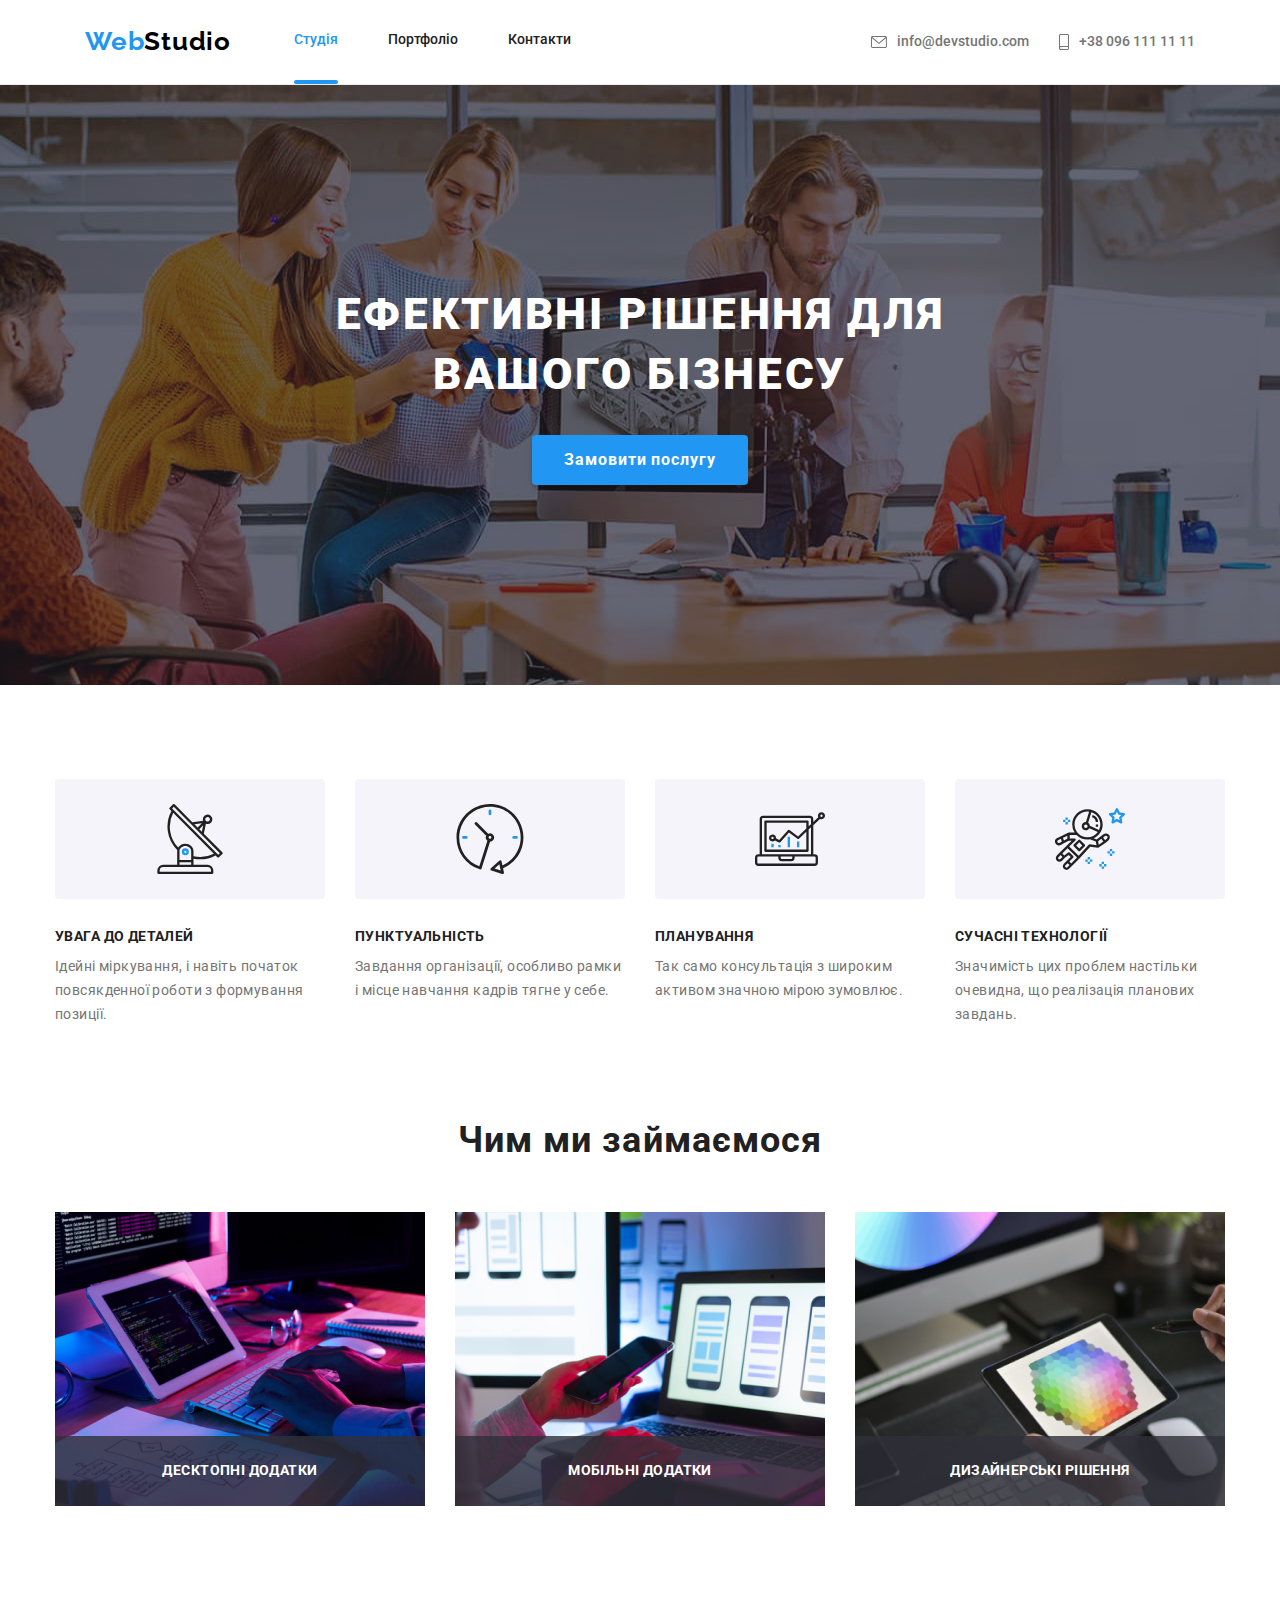
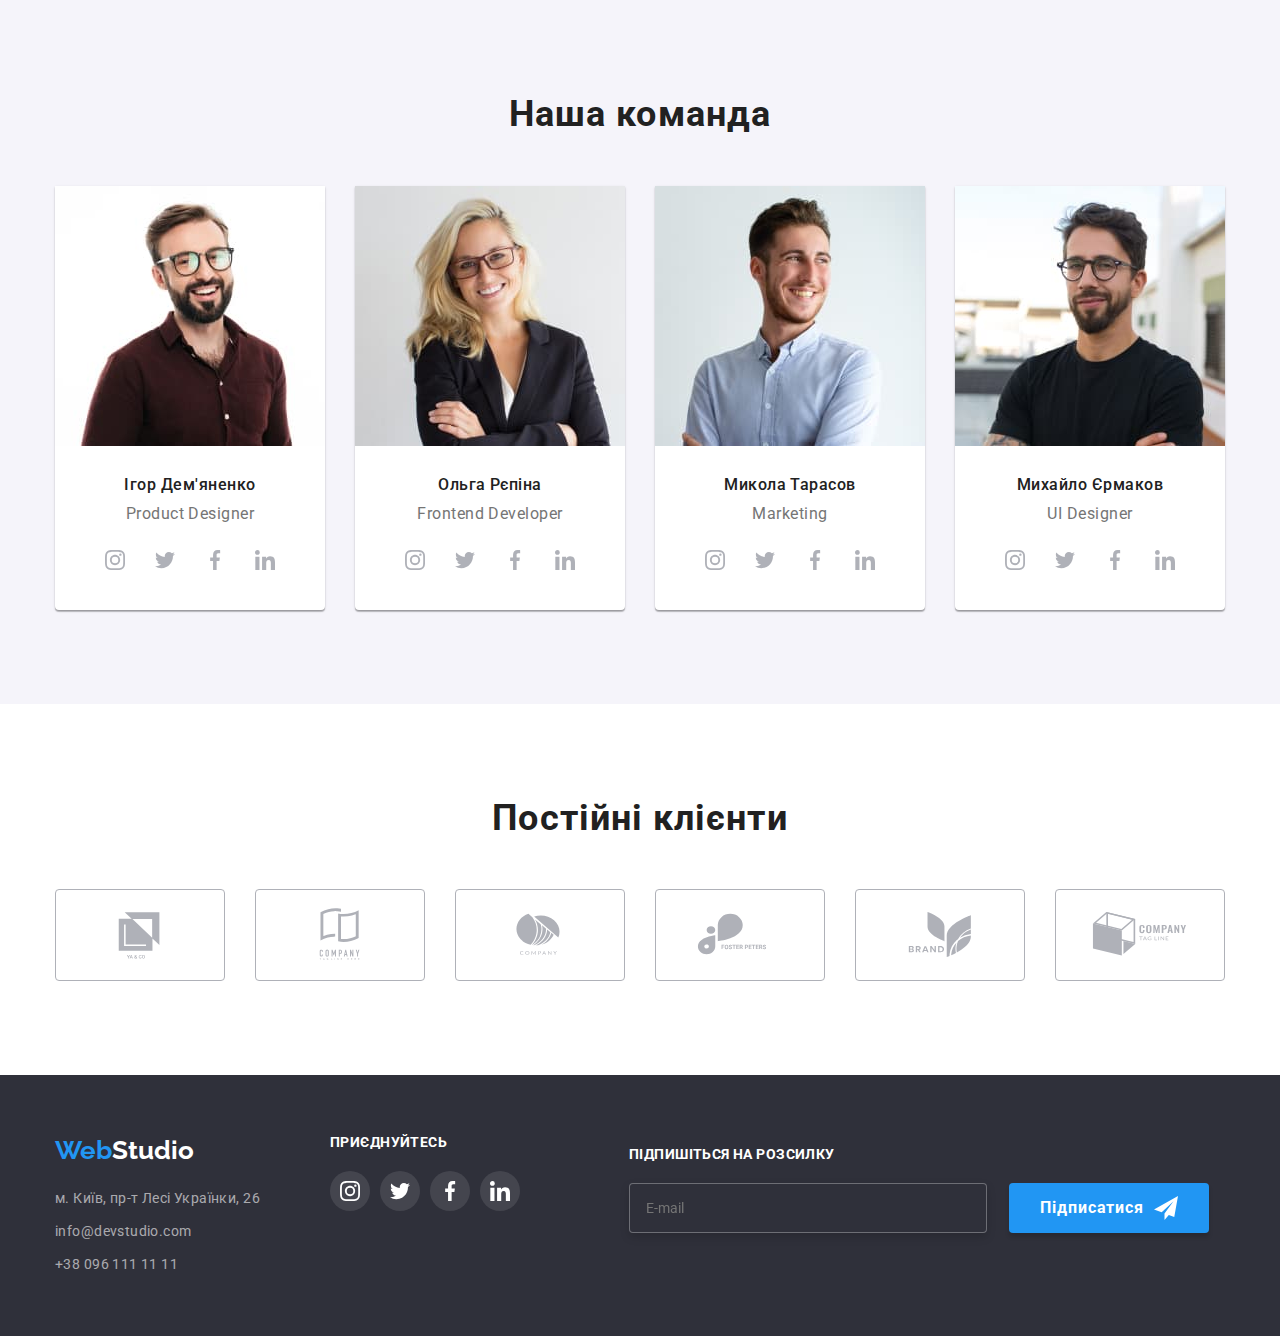
==== commit dde6aa6b: "without menu" ====
--- a/index.html
+++ b/index.html
@@ -26,19 +26,28 @@
           >
           <ul class="navigation__list">
             <li>
-              <a href="#" class="navigation__item navigation__item--current header__link "
+              <a
+                href="#"
+                class="navigation__item navigation__item--current header__link"
                 >Студія</a
               >
             </li>
             <li>
-              <a href="./portfolio.html" class="navigation__item header__link">Портфоліо</a>
-            </li>
-            <li><a href="#" class="navigation__item header__link">Контакти</a></li>
+              <a href="./portfolio.html" class="navigation__item header__link"
+                >Портфоліо</a
+              >
+            </li>
+            <li>
+              <a href="#" class="navigation__item header__link">Контакти</a>
+            </li>
           </ul>
         </nav>
         <ul class="contacts">
           <li class="contacts__item">
-            <a href="mailto:info@devstudio.com" class="contacts__link header__link">
+            <a
+              href="mailto:info@devstudio.com"
+              class="contacts__link header__link"
+            >
               <svg width="16" height="12">
                 <use href="./images/icons.svg#icon-mail"></use>
               </svg>
@@ -382,66 +391,68 @@
     </main>
     <footer class="footer">
       <div class="container footer__container">
-        <div>
-          <a href="./index.html" lang="en" class="footer__logo"
-            ><span class="logo--accent">Web</span>Studio</a
-          >
-          <address>
-            <ul class="address">
+        <div class="footer__tablet">
+          <div>
+            <a href="./index.html" lang="en" class="footer__logo"
+              ><span class="logo--accent">Web</span>Studio</a
+            >
+            <address>
+              <ul class="address">
+                <li>
+                  <a
+                    href="https://goo.gl/maps/CPtrU1FHBa2aNyZL9"
+                    target="_blank"
+                    rel="noopener noreferrer nofollow"
+                    class="address__link"
+                    >м. Київ, пр-т Лесі Українки, 26</a
+                  >
+                </li>
+                <li>
+                  <a href="mailto:info@devstudio.com" class="address__link"
+                    >info@devstudio.com</a
+                  >
+                </li>
+                <li>
+                  <a href="tel:+380961111111" class="address__link"
+                    >+38 096 111 11 11</a
+                  >
+                </li>
+              </ul>
+            </address>
+          </div>
+          <div class="follow">
+            <p class="follow__text">Приєднуйтесь</p>
+            <ul class="social follow__social">
               <li>
-                <a
-                  href="https://goo.gl/maps/CPtrU1FHBa2aNyZL9"
-                  target="_blank"
-                  rel="noopener noreferrer nofollow"
-                  class="address__link"
-                  >м. Київ, пр-т Лесі Українки, 26</a
-                >
+                <a href="" class="social__link">
+                  <svg class="social__icon follow__icon" width="20" height="20">
+                    <use href="./images/icons.svg#icon-instagram"></use>
+                  </svg>
+                </a>
               </li>
               <li>
-                <a href="mailto:info@devstudio.com" class="address__link"
-                  >info@devstudio.com</a
-                >
+                <a href="" class="social__link">
+                  <svg class="social__icon follow__icon" width="20" height="20">
+                    <use href="./images/icons.svg#icon-twitter"></use>
+                  </svg>
+                </a>
               </li>
               <li>
-                <a href="tel:+380961111111" class="address__link"
-                  >+38 096 111 11 11</a
-                >
+                <a href="" class="social__link">
+                  <svg class="social__icon follow__icon" width="20" height="20">
+                    <use href="./images/icons.svg#icon-facebook"></use>
+                  </svg>
+                </a>
+              </li>
+              <li>
+                <a href="" class="social__link">
+                  <svg class="social__icon follow__icon" width="20" height="20">
+                    <use href="./images/icons.svg#icon-linkedin"></use>
+                  </svg>
+                </a>
               </li>
             </ul>
-          </address>
-        </div>
-        <div class="follow">
-          <p class="follow__text">Приєднуйтесь</p>
-          <ul class="social follow__social">
-            <li>
-              <a href="" class="social__link">
-                <svg class="social__icon follow__icon" width="20" height="20">
-                  <use href="./images/icons.svg#icon-instagram"></use>
-                </svg>
-              </a>
-            </li>
-            <li>
-              <a href="" class="social__link">
-                <svg class="social__icon follow__icon" width="20" height="20">
-                  <use href="./images/icons.svg#icon-twitter"></use>
-                </svg>
-              </a>
-            </li>
-            <li>
-              <a href="" class="social__link">
-                <svg class="social__icon follow__icon" width="20" height="20">
-                  <use href="./images/icons.svg#icon-facebook"></use>
-                </svg>
-              </a>
-            </li>
-            <li>
-              <a href="" class="social__link">
-                <svg class="social__icon follow__icon" width="20" height="20">
-                  <use href="./images/icons.svg#icon-linkedin"></use>
-                </svg>
-              </a>
-            </li>
-          </ul>
+          </div>
         </div>
         <div class="subscription">
           <form>
--- a/css/main.min.css
+++ b/css/main.min.css
@@ -1 +1 @@
-:root{--background-color: #f5f5f5;--primary-text-color: #757575;--secondary-text-color: #212121;--accent-color: #2196f3;--white: #fff;--background-section-main: #2f303a;--background-section-sub: #f5f4fa;--accent-color-hover: #188ce8;--border-color: #ececec;--border-secondary-color: #eeeeee;--social-color: #afb1b8;--timing-function: cubic-bezier(0.4, 0, 0.2, 1);--overlay-background: rgba(33, 150, 243, 0.9);--modal-background: rgba(0, 0, 0, 0.2)}.team__title,.gallery__title{font-size:36px;line-height:1.16;letter-spacing:.03em;color:var(--secondary-text-color);text-align:center;margin-bottom:50px}.subscription__button,.main-button{background-color:var(--accent-color);-webkit-box-shadow:0px 4px 4px rgba(0,0,0,.15);box-shadow:0px 4px 4px rgba(0,0,0,.15);border-style:none;border-radius:4px;font-weight:700;font-size:16px;line-height:1.88;color:var(--white);-webkit-box-align:center;-ms-flex-align:center;align-items:center;letter-spacing:.06em;-webkit-transition:background-color 250ms var(--timing-function);transition:background-color 250ms var(--timing-function)}h1,h2,h3,h4,h5,h6,p,ul{padding:0;margin:0}img{display:block;max-width:100%;height:auto}body{font-family:"Roboto",sans-sefif;font-size:14px;color:var(--primary-text-color)}.container{margin-left:auto;margin-right:auto;width:480px;padding-left:15px;padding-right:15px}@media screen and (min-width: 768px){.container{width:100%;max-width:768px}}@media screen and (min-width: 1200px){.container{width:100%;max-width:1600px}}.visually-hidden{position:absolute;white-space:nowrap;width:1px;height:1px;overflow:hidden;border:0;padding:0;clip:rect(0 0 0 0);-webkit-clip-path:inset(50%);clip-path:inset(50%);margin:-1px}.header{border-bottom:1px solid var(--border-color)}.header__container{display:-webkit-box;display:-ms-flexbox;display:flex;-webkit-box-align:center;-ms-flex-align:center;align-items:center}@media screen and (min-width: 768px){.header__container{-webkit-box-pack:center;-ms-flex-pack:center;justify-content:center}}.header__link{display:block}@media screen and (min-width: 768px){.navigation{margin-right:90px;display:-webkit-box;display:-ms-flexbox;display:flex;-webkit-box-align:center;-ms-flex-align:center;align-items:center}}@media screen and (min-width: 1200px){.navigation{margin-right:300px}}.navigation__list{display:none;gap:50px;list-style:none;font-weight:500;line-height:1.14}@media screen and (min-width: 768px){.navigation__list{display:-webkit-box;display:-ms-flexbox;display:flex}}.navigation__item{text-decoration:none;color:var(--secondary-text-color);padding:32px 0;display:block;-webkit-transition:color 250ms var(--timing-function);transition:color 250ms var(--timing-function)}.navigation__item:hover,.navigation__item:focus{color:var(--accent-color)}.navigation__item--current{color:var(--accent-color)}.navigation__item--current::after{display:block;position:relative;bottom:-32px;height:4px;width:100%;background-color:var(--accent-color);border-radius:2px;content:""}.logo{text-decoration:none;color:#000;font-family:"Raleway",sans-serif;font-weight:700;line-height:1.12;font-size:24px;letter-spacing:.03em;padding:16px 0}@media screen and (min-width: 768px){.logo{margin-right:87px;padding:26px 0}}@media screen and (min-width: 1200px){.logo{font-size:26px;line-height:1.2;margin-right:63px;padding:24px 0}}.logo--accent{color:var(--accent-color)}.contacts{display:none;list-style:none;font-weight:500;line-height:1.14}@media screen and (min-width: 768px){.contacts{display:-webkit-box;display:-ms-flexbox;display:flex;-webkit-box-orient:vertical;-webkit-box-direction:normal;-ms-flex-direction:column;flex-direction:column;gap:10px}}@media screen and (min-width: 1200px){.contacts{-webkit-box-orient:horizontal;-webkit-box-direction:normal;-ms-flex-direction:row;flex-direction:row;gap:30px}}.contacts__item{display:-webkit-box;display:-ms-flexbox;display:flex}.contacts__link{text-decoration:none;color:var(--primary-text-color);font-weight:500;padding:32px 0;display:-webkit-box;display:-ms-flexbox;display:flex;-webkit-box-align:center;-ms-flex-align:center;align-items:center;gap:10px;fill:currentColor;-webkit-transition:color 250ms var(--timing-function);transition:color 250ms var(--timing-function)}@media screen and (max-width: 1200px){.contacts__link{padding:0}}.contacts__link:hover,.contacts__link:focus{color:var(--accent-color)}.hero{background-color:var(--background-section-main);padding-top:118px;padding-bottom:118px;text-align:center;background-image:-webkit-gradient(linear, left top, left bottom, from(rgba(47, 48, 58, 0.4)), to(rgba(47, 48, 58, 0.4))),url(../images/background.jpg);background-image:linear-gradient(rgba(47, 48, 58, 0.4), rgba(47, 48, 58, 0.4)),url(../images/background.jpg);background-repeat:no-repeat;background-position:center;background-size:cover;width:480px;height:400px;margin:0 auto}@media screen and (min-width: 768px){.hero{width:100%;max-width:768px;padding-top:118px;padding-bottom:118px}}@media screen and (min-width: 1200px){.hero{width:100%;height:100%;max-width:1600px;padding-top:200px;padding-bottom:200px}}.hero__title{display:-webkit-box;display:-ms-flexbox;display:flex;-ms-flex-wrap:wrap;flex-wrap:wrap;margin:0px auto 30px auto;color:var(--white);font-weight:900;font-size:26px;line-height:1.62;text-align:center;letter-spacing:.06em;text-transform:uppercase;width:360px}@media screen and (min-width: 1200px){.hero__title{font-size:44px;line-height:1.36;width:695px}}.main-button{cursor:pointer;display:block;margin:0 auto;padding:10px 32px}.main-button:hover,.main-button:focus{background-color:var(--accent-color-hover)}.features{padding-top:94px;padding-bottom:94px}.features__list{list-style:none;display:-webkit-box;display:-ms-flexbox;display:flex;gap:30px;-webkit-box-orient:vertical;-webkit-box-direction:normal;-ms-flex-direction:column;flex-direction:column;-webkit-box-pack:center;-ms-flex-pack:center;justify-content:center}@media screen and (min-width: 768px){.features__list{-webkit-box-orient:horizontal;-webkit-box-direction:normal;-ms-flex-flow:row wrap;flex-flow:row wrap}}.features__item{display:block;width:450px}@media screen and (min-width: 768px){.features__item{width:354px}}@media screen and (min-width: 1200px){.features__item{width:270px}}.features__icon-container{display:-webkit-box;display:-ms-flexbox;display:flex;-webkit-box-pack:center;-ms-flex-pack:center;justify-content:center;-webkit-box-align:center;-ms-flex-align:center;align-items:center;width:450px;height:120px;background:var(--background-section-sub);border-radius:4px;margin-bottom:30px}@media screen and (min-width: 768px){.features__icon-container{width:354px}}@media screen and (min-width: 1200px){.features__icon-container{width:270px}}.features__icon{display:block}.features__title{font-size:14px;line-height:1.14;letter-spacing:.03em;text-transform:uppercase;color:var(--secondary-text-color);display:-webkit-box;display:-ms-flexbox;display:flex;margin-bottom:10px}.features__parapraph{line-height:1.71;letter-spacing:.03em}.gallery{display:none;padding-bottom:94px}@media screen and (min-width: 1200px){.gallery{display:block}}.gallery__container{-webkit-box-pack:center;-ms-flex-pack:center;justify-content:center}.gallery__list{display:-webkit-box;display:-ms-flexbox;display:flex;-webkit-box-align:center;-ms-flex-align:center;align-items:center;margin:0 auto;width:-webkit-fit-content;width:-moz-fit-content;width:fit-content;gap:30px;list-style:none}.gallery__item{position:relative}.gallery__name{font-size:14px;line-height:1.14;letter-spacing:.03em;text-transform:uppercase;color:var(--white);display:-webkit-box;display:-ms-flexbox;display:flex;padding-top:27px;padding-bottom:27px;background-color:rgba(47,48,58,.8);-webkit-box-pack:center;-ms-flex-pack:center;justify-content:center;position:absolute;bottom:0;width:100%}.team{background-color:var(--background-section-sub);padding-bottom:94px;padding-top:94px}.team__list{display:-webkit-box;display:-ms-flexbox;display:flex;-webkit-box-orient:vertical;-webkit-box-direction:normal;-ms-flex-direction:column;flex-direction:column;gap:30px;-webkit-box-align:center;-ms-flex-align:center;align-items:center;list-style:none;-webkit-box-pack:center;-ms-flex-pack:center;justify-content:center}@media screen and (min-width: 768px){.team__list{-webkit-box-orient:horizontal;-webkit-box-direction:normal;-ms-flex-direction:row;flex-direction:row;-ms-flex-wrap:wrap;flex-wrap:wrap}}.social{display:-webkit-box;display:-ms-flexbox;display:flex;-webkit-box-align:center;-ms-flex-align:center;align-items:center;-webkit-box-pack:center;-ms-flex-pack:center;justify-content:center;gap:10px;list-style:none}.social__link{display:-webkit-box;display:-ms-flexbox;display:flex;width:40px;height:40px;border-radius:50%;-webkit-box-pack:center;-ms-flex-pack:center;justify-content:center;-webkit-box-align:center;-ms-flex-align:center;align-items:center;color:var(--social-color);fill:currentColor;-webkit-transition:background-color 250ms var(--timing-function);transition:background-color 250ms var(--timing-function)}.social__link:hover,.social__link:focus{background-color:var(--accent-color)}.social__link:hover .social__icon,.social__link:focus .social__icon{fill:var(--white)}.social__icon{-webkit-transition:fill 250ms var(--timing-function);transition:fill 250ms var(--timing-function)}.card__container{background-color:var(--white);-webkit-box-shadow:0px 1px 3px rgba(0,0,0,.12),0px 1px 1px rgba(0,0,0,.14),0px 2px 1px rgba(0,0,0,.2);box-shadow:0px 1px 3px rgba(0,0,0,.12),0px 1px 1px rgba(0,0,0,.14),0px 2px 1px rgba(0,0,0,.2);border-radius:0px 0px 4px 4px}.card__text{padding-top:30px;padding-bottom:30px;text-align:center}.card__name{font-weight:500;font-size:16px;line-height:1.18;letter-spacing:.03em;color:var(--secondary-text-color);display:block;margin-bottom:10px}.card__position{font-size:16px;line-height:1.18;letter-spacing:.03em;margin-bottom:16px}.clients{padding-top:94px;padding-bottom:94px}.clients__title{font-size:36px;line-height:1.16;letter-spacing:.03em;color:var(--secondary-text-color);text-align:center;margin-bottom:50px}.clients__list{display:-webkit-box;display:-ms-flexbox;display:flex;-ms-flex-wrap:wrap;flex-wrap:wrap;-webkit-box-pack:center;-ms-flex-pack:center;justify-content:center;gap:30px;list-style:none;max-width:480px}@media screen and (min-width: 768px){.clients__list{max-width:1600px}}@media screen and (min-width: 1200px){.clients__list{max-width:1600px}}.clients__link{display:-webkit-box;display:-ms-flexbox;display:flex;width:210px;height:92px;-webkit-box-pack:center;-ms-flex-pack:center;justify-content:center;-webkit-box-align:center;-ms-flex-align:center;align-items:center;border-radius:4px;color:var(--social-color);fill:currentColor;border:1px solid var(--social-color);-webkit-transition:fill 250ms var(--timing-function),border-color 250ms var(--timing-function);transition:fill 250ms var(--timing-function),border-color 250ms var(--timing-function)}@media screen and (min-width: 768px){.clients__link{width:170px}}.clients__link:hover,.clients__link:focus{fill:var(--accent-color);border-color:var(--accent-color);cursor:pointer}.footer{background-color:var(--background-section-main);padding:60px 15px;-webkit-box-align:center;-ms-flex-align:center;align-items:center;-webkit-box-pack:center;-ms-flex-pack:center;justify-content:center;width:100%;max-width:480px}.footer__logo{text-decoration:none;color:var(--white);font-family:"Raleway",sans-serif;font-weight:700;font-size:26px;line-height:1.2;display:block;margin-bottom:20px}.footer__container{display:-webkit-box;display:-ms-flexbox;display:flex;-webkit-box-orient:vertical;-webkit-box-direction:normal;-ms-flex-direction:column;flex-direction:column;-webkit-box-align:center;-ms-flex-align:center;align-items:center}@media screen and (min-width: 1200px){.footer__container{-webkit-box-align:baseline;-ms-flex-align:baseline;align-items:baseline;-webkit-box-orient:horizontal;-webkit-box-direction:normal;-ms-flex-direction:row;flex-direction:row}}.address{display:-webkit-box;display:-ms-flexbox;display:flex;-webkit-box-orient:vertical;-webkit-box-direction:normal;-ms-flex-direction:column;flex-direction:column;gap:9px;list-style:none}.address__link{text-decoration:none;font-style:normal;line-height:1.71;letter-spacing:.03em;color:rgba(255,255,255,.6);-webkit-transition:color 250ms var(--timing-function);transition:color 250ms var(--timing-function)}.address__link:hover,.address__link:focus{color:var(--accent-color)}.follow{display:block}@media screen and (min-width: 1200px){.follow{margin-left:70px;width:206px;height:80px;margin-right:93px}}.follow__text{color:var(--white);font-weight:700;font-size:14px;line-height:1.14;letter-spacing:.03em;text-transform:uppercase;margin-bottom:20px}.follow__social{-webkit-box-pack:left;-ms-flex-pack:left;justify-content:left}.follow__social .social__link{background-color:rgba(255,255,255,.1);-webkit-transition:background-color 250ms var(--timing-function);transition:background-color 250ms var(--timing-function)}.follow__social .social__link:hover,.follow__social .social__link:focus{background-color:var(--accent-color)}.follow__icon{fill:var(--white)}.subscription{display:-webkit-box;display:-ms-flexbox;display:flex;-webkit-box-orient:vertical;-webkit-box-direction:normal;-ms-flex-direction:column;flex-direction:column;-webkit-box-pack:center;-ms-flex-pack:center;justify-content:center;position:relative;max-width:480px}@media screen and (min-width: 768px){.subscription{width:570px;height:86px}}.subscription__title{display:block;font-weight:700;font-size:14px;line-height:1.14;letter-spacing:.03em;text-transform:uppercase;color:var(--white);margin-bottom:20px}.subscription__input{width:100%;max-width:450px;height:50px;border:1px solid rgba(255,255,255,.3);-webkit-filter:drop-shadow(0px 4px 4px rgba(0, 0, 0, 0.15));filter:drop-shadow(0px 4px 4px rgba(0, 0, 0, 0.15));border-radius:4px;background-color:var(--background-section-main);outline:none;padding:15px 16px}@media screen and (min-width: 768px){.subscription__input{width:358px}}.subscription__button{display:-webkit-box;display:-ms-flexbox;display:flex;gap:10px;width:200px;height:50px;-webkit-box-pack:center;-ms-flex-pack:center;justify-content:center;cursor:pointer}@media screen and (min-width: 768px){.subscription__button{position:absolute;bottom:0;right:0}}.subscription__button:focus,.subscription__button:hover{background-color:var(--accent-color-hover)}.subscription__icon{fill:var(--white)}.backdrop{background:var(--modal-background);width:100%;height:100%;position:fixed;left:0;top:0;opacity:1;visibility:visible;-webkit-transition:opacity 250ms var(--timing-function),visibility 250ms var(--timing-function);transition:opacity 250ms var(--timing-function),visibility 250ms var(--timing-function)}.backdrop.is-hidden{visibility:hidden;opacity:0;pointer-events:none}.modal{position:absolute;top:50%;left:50%;-webkit-transform:translate(-50%, -50%);transform:translate(-50%, -50%);width:528px;max-height:581px;height:100%;background-color:var(--white);-webkit-box-shadow:0px 1px 3px rgba(0,0,0,.12),0px 1px 1px rgba(0,0,0,.14),0px 2px 1px rgba(0,0,0,.2);box-shadow:0px 1px 3px rgba(0,0,0,.12),0px 1px 1px rgba(0,0,0,.14),0px 2px 1px rgba(0,0,0,.2);border-radius:4px;padding:40px 40px 164px 40px}.modal__close-box{width:30px;height:30px;border-radius:50%;border:1px solid rgba(0,0,0,.1);display:-webkit-box;display:-ms-flexbox;display:flex;-webkit-box-align:center;-ms-flex-align:center;align-items:center;-webkit-box-pack:center;-ms-flex-pack:center;justify-content:center;position:absolute;top:8px;right:8px;cursor:pointer}.modal__close-box:hover,.modal__close-box:focus{fill:var(--accent-color)}.modal__close-icon{fill:var(--secondary-text-color);-webkit-transition:fill 250ms var(--timing-function);transition:fill 250ms var(--timing-function)}.modal__close-icon:hover,.modal__close-icon:focus{fill:var(--accent-color)}.modal__title{font-weight:700;font-size:20px;line-height:1.15;text-align:center;letter-spacing:.03em;color:var(--secondary-text-color);margin-bottom:12px}.form__label{display:block;margin-bottom:4px;font-size:12px;line-height:1.16;letter-spacing:.01em}.form__container{margin-bottom:10px;position:relative;fill:var(--secondary-text-color)}.form__container--last{margin-bottom:20px}.form__icon{position:absolute;top:50%;left:21px;-webkit-transform:translate(-50%, -50%);transform:translate(-50%, -50%);fill:var(--secondary-text-color);-webkit-transition:fill 250ms var(--timing-function);transition:fill 250ms var(--timing-function)}.form__input:focus+.form__icon,.form__input:hover+.form__icon{fill:var(--accent-color)}.form__input{height:40px;width:100%;border:1px solid rgba(33,33,33,.2);border-radius:4px;padding-left:42px;outline:none;-webkit-transition:border 250ms var(--timing-function);transition:border 250ms var(--timing-function)}.form__input:focus,.form__input:hover{border:1px solid var(--accent-color)}.form__textarea{height:120px;width:100%;resize:none;border:1px solid rgba(33,33,33,.2);outline:none;border-radius:4px;padding:12px 16px}.form__textarea:focus,.form__textarea:hover{border:1px solid var(--accent-color)}.form__textarea::-webkit-input-placeholder{font-size:12px;line-height:1.16;letter-spacing:.01em;color:rgba(117,117,117,.5)}.form__textarea::-moz-placeholder{font-size:12px;line-height:1.16;letter-spacing:.01em;color:rgba(117,117,117,.5)}.form__textarea:-ms-input-placeholder{font-size:12px;line-height:1.16;letter-spacing:.01em;color:rgba(117,117,117,.5)}.form__textarea::-ms-input-placeholder{font-size:12px;line-height:1.16;letter-spacing:.01em;color:rgba(117,117,117,.5)}.form__textarea::placeholder{font-size:12px;line-height:1.16;letter-spacing:.01em;color:rgba(117,117,117,.5)}.form__terms::before{position:absolute;top:0;left:6px;width:16px;height:15px;border:1.5px solid var(--secondary-text-color);border-radius:2px;content:""}.form__terms{position:relative;line-height:1.71;letter-spacing:.03em;color:var(--primary-text-color);padding-left:32px}.form__terms--accent{font-size:14px;line-height:1.71;letter-spacing:.03em;color:var(--accent-color)}.form__terms::after{position:absolute;width:16px;height:15px;background-image:url(../images/check.svg);top:0;left:6px;content:"";opacity:0}.form__checkbox:checked+.form__terms::after{opacity:1}.form__checkbox:checked+.form__terms::before{opacity:0}.submit-button{display:-webkit-box;display:-ms-flexbox;display:flex;height:50px;width:200px;margin:30px auto 40px;margin-top:30px;padding:10px 52px;-webkit-box-align:center;-ms-flex-align:center;align-items:center;background-color:var(--accent-color);-webkit-box-shadow:0px 4px 4px rgba(0,0,0,.15);box-shadow:0px 4px 4px rgba(0,0,0,.15);border:none;border-radius:4px;font-weight:700;font-size:16px;line-height:1.88;text-align:center;letter-spacing:.06em;color:var(--white);-webkit-transition:background-color 250ms var(--timing-function);transition:background-color 250ms var(--timing-function)}.submit-button:focus,.submit-button:hover{background-color:var(--accent-color-hover)}.filter{padding-top:94px;padding-bottom:94px}.filter__list{display:-webkit-box;display:-ms-flexbox;display:flex;width:-webkit-fit-content;width:-moz-fit-content;width:fit-content;margin:0 auto 50px auto;gap:8px;list-style:none}.filter__button{text-decoration:none;font-family:inherit;font-style:normal;font-weight:500;font-size:16px;line-height:1.62;letter-spacing:.03em;color:var(--secondary-text-color);background-color:var(--background-section-sub);cursor:pointer;display:block;border:none;border-radius:4px;padding:6px 22px;-webkit-transition:background-color 250ms var(--timing-function),color 250ms var(--timing-function),-webkit-box-shadow 250ms var(--timing-function);transition:background-color 250ms var(--timing-function),color 250ms var(--timing-function),-webkit-box-shadow 250ms var(--timing-function);transition:background-color 250ms var(--timing-function),color 250ms var(--timing-function),box-shadow 250ms var(--timing-function);transition:background-color 250ms var(--timing-function),color 250ms var(--timing-function),box-shadow 250ms var(--timing-function),-webkit-box-shadow 250ms var(--timing-function)}.filter__button:hover,.filter__button:focus{background-color:var(--accent-color);color:var(--white);-webkit-box-shadow:0px 3px 1px rgba(0,0,0,.1),0px 1px 2px rgba(0,0,0,.08),0px 2px 2px rgba(0,0,0,.12);box-shadow:0px 3px 1px rgba(0,0,0,.1),0px 1px 2px rgba(0,0,0,.08),0px 2px 2px rgba(0,0,0,.12)}.filter__cards{display:-webkit-box;display:-ms-flexbox;display:flex;-ms-flex-wrap:wrap;flex-wrap:wrap;gap:30px;list-style:none}.project{background-color:var(--white);text-decoration:none;display:block;-webkit-transition:-webkit-box-shadow 250ms var(--timing-function);transition:-webkit-box-shadow 250ms var(--timing-function);transition:box-shadow 250ms var(--timing-function);transition:box-shadow 250ms var(--timing-function), -webkit-box-shadow 250ms var(--timing-function)}.project:hover,.project:focus{-webkit-box-shadow:0px 1px 1px rgba(0,0,0,.12),0px 4px 4px rgba(0,0,0,.06),1px 4px 6px rgba(0,0,0,.16);box-shadow:0px 1px 1px rgba(0,0,0,.12),0px 4px 4px rgba(0,0,0,.06),1px 4px 6px rgba(0,0,0,.16)}.project__text{padding:20px 24px;background:var(--white);border:1px solid var(--border-secondary-color);border-top:none}.project__name{font-size:18px;line-height:2;letter-spacing:.06em;color:var(--secondary-text-color);margin-bottom:4px}.project__type{font-size:16px;line-height:1.88;letter-spacing:.03em;color:var(--primary-text-color)}.project__description{display:-webkit-box;display:-ms-flexbox;display:flex;position:relative;overflow:hidden}.project__overlay{color:var(--white);font-size:18px;line-height:1.56;letter-spacing:.03em;padding:63px 24px;display:-webkit-box;display:-ms-flexbox;display:flex;text-align:left;width:100%;position:absolute;left:0;background-color:var(--overlay-background);-webkit-transform:translatey(100%);transform:translatey(100%);-webkit-transition:-webkit-transform 250ms cubic-bezier(0.4, 0, 0.2, 1);transition:-webkit-transform 250ms cubic-bezier(0.4, 0, 0.2, 1);transition:transform 250ms cubic-bezier(0.4, 0, 0.2, 1);transition:transform 250ms cubic-bezier(0.4, 0, 0.2, 1), -webkit-transform 250ms cubic-bezier(0.4, 0, 0.2, 1)}.project:hover .project__overlay,.project:focus .project__overlay{-webkit-transform:translatey(0);transform:translatey(0)}/*# sourceMappingURL=main.min.css.map */+:root{--background-color: #f5f5f5;--primary-text-color: #757575;--secondary-text-color: #212121;--accent-color: #2196f3;--white: #fff;--background-section-main: #2f303a;--background-section-sub: #f5f4fa;--accent-color-hover: #188ce8;--border-color: #ececec;--border-secondary-color: #eeeeee;--social-color: #afb1b8;--timing-function: cubic-bezier(0.4, 0, 0.2, 1);--overlay-background: rgba(33, 150, 243, 0.9);--modal-background: rgba(0, 0, 0, 0.2)}.team__title,.gallery__title{font-size:36px;line-height:1.16;letter-spacing:.03em;color:var(--secondary-text-color);text-align:center;margin-bottom:50px}.subscription__button,.main-button{background-color:var(--accent-color);-webkit-box-shadow:0px 4px 4px rgba(0,0,0,.15);box-shadow:0px 4px 4px rgba(0,0,0,.15);border-style:none;border-radius:4px;font-weight:700;font-size:16px;line-height:1.88;color:var(--white);-webkit-box-align:center;-ms-flex-align:center;align-items:center;letter-spacing:.06em;-webkit-transition:background-color 250ms var(--timing-function);transition:background-color 250ms var(--timing-function)}h1,h2,h3,h4,h5,h6,p,ul{padding:0;margin:0}img{display:block;max-width:100%;height:auto}body{font-family:"Roboto",sans-sefif;font-size:14px;color:var(--primary-text-color)}.container{margin-left:auto;margin-right:auto;max-width:480px;padding-left:15px;padding-right:15px}@media screen and (min-width: 768px){.container{width:100%;max-width:768px}}@media screen and (min-width: 1200px){.container{width:100%;max-width:1200px}}.visually-hidden{position:absolute;white-space:nowrap;width:1px;height:1px;overflow:hidden;border:0;padding:0;clip:rect(0 0 0 0);-webkit-clip-path:inset(50%);clip-path:inset(50%);margin:-1px}.header{border-bottom:1px solid var(--border-color)}.header__container{display:-webkit-box;display:-ms-flexbox;display:flex;-webkit-box-align:center;-ms-flex-align:center;align-items:center}@media screen and (min-width: 768px){.header__container{-webkit-box-pack:center;-ms-flex-pack:center;justify-content:center}}.header__link{display:block}@media screen and (min-width: 768px){.navigation{margin-right:90px;display:-webkit-box;display:-ms-flexbox;display:flex;-webkit-box-align:center;-ms-flex-align:center;align-items:center}}@media screen and (min-width: 1200px){.navigation{margin-right:300px}}.navigation__list{display:none;gap:50px;list-style:none;font-weight:500;line-height:1.14}@media screen and (min-width: 768px){.navigation__list{display:-webkit-box;display:-ms-flexbox;display:flex}}.navigation__item{text-decoration:none;color:var(--secondary-text-color);padding:32px 0;display:block;-webkit-transition:color 250ms var(--timing-function);transition:color 250ms var(--timing-function)}.navigation__item:hover,.navigation__item:focus{color:var(--accent-color)}.navigation__item--current{color:var(--accent-color)}.navigation__item--current::after{display:block;position:relative;bottom:-32px;height:4px;width:100%;background-color:var(--accent-color);border-radius:2px;content:""}.logo{text-decoration:none;color:#000;font-family:"Raleway",sans-serif;font-weight:700;line-height:1.12;font-size:24px;letter-spacing:.03em;padding:16px 0}@media screen and (min-width: 768px){.logo{margin-right:87px;padding:26px 0}}@media screen and (min-width: 1200px){.logo{font-size:26px;line-height:1.2;margin-right:63px;padding:24px 0}}.logo--accent{color:var(--accent-color)}.contacts{display:none;list-style:none;font-weight:500;line-height:1.14}@media screen and (min-width: 768px){.contacts{display:-webkit-box;display:-ms-flexbox;display:flex;-webkit-box-orient:vertical;-webkit-box-direction:normal;-ms-flex-direction:column;flex-direction:column;gap:10px}}@media screen and (min-width: 1200px){.contacts{-webkit-box-orient:horizontal;-webkit-box-direction:normal;-ms-flex-direction:row;flex-direction:row;gap:30px}}.contacts__item{display:-webkit-box;display:-ms-flexbox;display:flex}.contacts__link{text-decoration:none;color:var(--primary-text-color);font-weight:500;padding:32px 0;display:-webkit-box;display:-ms-flexbox;display:flex;-webkit-box-align:center;-ms-flex-align:center;align-items:center;gap:10px;fill:currentColor;-webkit-transition:color 250ms var(--timing-function);transition:color 250ms var(--timing-function)}@media screen and (max-width: 1200px){.contacts__link{padding:0}}.contacts__link:hover,.contacts__link:focus{color:var(--accent-color)}.hero{background-color:var(--background-section-main);padding-top:118px;padding-bottom:118px;text-align:center;background-image:-webkit-gradient(linear, left top, left bottom, from(rgba(47, 48, 58, 0.4)), to(rgba(47, 48, 58, 0.4))),url(../images/background.jpg);background-image:linear-gradient(rgba(47, 48, 58, 0.4), rgba(47, 48, 58, 0.4)),url(../images/background.jpg);background-repeat:no-repeat;background-position:center;background-size:cover;width:480px;height:400px;margin:0 auto}@media screen and (min-width: 768px){.hero{width:100%;max-width:768px;padding-top:118px;padding-bottom:118px}}@media screen and (min-width: 1200px){.hero{width:100%;height:100%;max-width:1600px;padding-top:200px;padding-bottom:200px}}.hero__title{display:-webkit-box;display:-ms-flexbox;display:flex;-ms-flex-wrap:wrap;flex-wrap:wrap;margin:0px auto 30px auto;color:var(--white);font-weight:900;font-size:26px;line-height:1.62;text-align:center;letter-spacing:.06em;text-transform:uppercase;width:360px}@media screen and (min-width: 1200px){.hero__title{font-size:44px;line-height:1.36;width:695px}}.main-button{cursor:pointer;display:block;margin:0 auto;padding:10px 32px}.main-button:hover,.main-button:focus{background-color:var(--accent-color-hover)}.features{padding-top:94px;padding-bottom:94px}.features__list{list-style:none;display:-webkit-box;display:-ms-flexbox;display:flex;gap:30px;-webkit-box-orient:vertical;-webkit-box-direction:normal;-ms-flex-direction:column;flex-direction:column;-webkit-box-pack:center;-ms-flex-pack:center;justify-content:center}@media screen and (min-width: 768px){.features__list{-webkit-box-orient:horizontal;-webkit-box-direction:normal;-ms-flex-flow:row wrap;flex-flow:row wrap}}.features__item{display:block;width:450px}@media screen and (min-width: 768px){.features__item{width:354px}}@media screen and (min-width: 1200px){.features__item{width:270px}}.features__icon-container{display:-webkit-box;display:-ms-flexbox;display:flex;-webkit-box-pack:center;-ms-flex-pack:center;justify-content:center;-webkit-box-align:center;-ms-flex-align:center;align-items:center;width:450px;height:120px;background:var(--background-section-sub);border-radius:4px;margin-bottom:30px}@media screen and (min-width: 768px){.features__icon-container{width:354px}}@media screen and (min-width: 1200px){.features__icon-container{width:270px}}.features__icon{display:block}.features__title{font-size:14px;line-height:1.14;letter-spacing:.03em;text-transform:uppercase;color:var(--secondary-text-color);display:-webkit-box;display:-ms-flexbox;display:flex;margin-bottom:10px}.features__parapraph{line-height:1.71;letter-spacing:.03em}.gallery{display:none;padding-bottom:94px}@media screen and (min-width: 1200px){.gallery{display:block}}.gallery__container{-webkit-box-pack:center;-ms-flex-pack:center;justify-content:center}.gallery__list{display:-webkit-box;display:-ms-flexbox;display:flex;-webkit-box-align:center;-ms-flex-align:center;align-items:center;margin:0 auto;width:-webkit-fit-content;width:-moz-fit-content;width:fit-content;gap:30px;list-style:none}.gallery__item{position:relative}.gallery__name{font-size:14px;line-height:1.14;letter-spacing:.03em;text-transform:uppercase;color:var(--white);display:-webkit-box;display:-ms-flexbox;display:flex;padding-top:27px;padding-bottom:27px;background-color:rgba(47,48,58,.8);-webkit-box-pack:center;-ms-flex-pack:center;justify-content:center;position:absolute;bottom:0;width:100%}.team{background-color:var(--background-section-sub);padding-bottom:94px;padding-top:94px;width:100%;min-width:480px}.team__list{display:-webkit-box;display:-ms-flexbox;display:flex;-webkit-box-orient:vertical;-webkit-box-direction:normal;-ms-flex-direction:column;flex-direction:column;gap:30px;-webkit-box-align:center;-ms-flex-align:center;align-items:center;list-style:none;-webkit-box-pack:center;-ms-flex-pack:center;justify-content:center}@media screen and (min-width: 768px){.team__list{-webkit-box-orient:horizontal;-webkit-box-direction:normal;-ms-flex-direction:row;flex-direction:row;-ms-flex-wrap:wrap;flex-wrap:wrap}}.social{display:-webkit-box;display:-ms-flexbox;display:flex;-webkit-box-align:center;-ms-flex-align:center;align-items:center;-webkit-box-pack:center;-ms-flex-pack:center;justify-content:center;gap:10px;list-style:none}.social__link{display:-webkit-box;display:-ms-flexbox;display:flex;width:40px;height:40px;border-radius:50%;-webkit-box-pack:center;-ms-flex-pack:center;justify-content:center;-webkit-box-align:center;-ms-flex-align:center;align-items:center;color:var(--social-color);fill:currentColor;-webkit-transition:background-color 250ms var(--timing-function);transition:background-color 250ms var(--timing-function)}.social__link:hover,.social__link:focus{background-color:var(--accent-color)}.social__link:hover .social__icon,.social__link:focus .social__icon{fill:var(--white)}.social__icon{-webkit-transition:fill 250ms var(--timing-function);transition:fill 250ms var(--timing-function)}.card__container{background-color:var(--white);-webkit-box-shadow:0px 1px 3px rgba(0,0,0,.12),0px 1px 1px rgba(0,0,0,.14),0px 2px 1px rgba(0,0,0,.2);box-shadow:0px 1px 3px rgba(0,0,0,.12),0px 1px 1px rgba(0,0,0,.14),0px 2px 1px rgba(0,0,0,.2);border-radius:0px 0px 4px 4px}.card__text{padding-top:30px;padding-bottom:30px;text-align:center}.card__name{font-weight:500;font-size:16px;line-height:1.18;letter-spacing:.03em;color:var(--secondary-text-color);display:block;margin-bottom:10px}.card__position{font-size:16px;line-height:1.18;letter-spacing:.03em;margin-bottom:16px}.clients{padding-top:94px;padding-bottom:94px;width:100%}.clients__title{font-size:36px;line-height:1.16;letter-spacing:.03em;color:var(--secondary-text-color);text-align:center;margin-bottom:50px}.clients__list{display:-webkit-box;display:-ms-flexbox;display:flex;-ms-flex-wrap:wrap;flex-wrap:wrap;-webkit-box-pack:center;-ms-flex-pack:center;justify-content:center;gap:30px;list-style:none;max-width:480px}@media screen and (min-width: 768px){.clients__list{max-width:1600px}}@media screen and (min-width: 1200px){.clients__list{max-width:1600px}}.clients__link{display:-webkit-box;display:-ms-flexbox;display:flex;width:210px;height:92px;-webkit-box-pack:center;-ms-flex-pack:center;justify-content:center;-webkit-box-align:center;-ms-flex-align:center;align-items:center;border-radius:4px;color:var(--social-color);fill:currentColor;border:1px solid var(--social-color);-webkit-transition:fill 250ms var(--timing-function),border-color 250ms var(--timing-function);transition:fill 250ms var(--timing-function),border-color 250ms var(--timing-function)}@media screen and (min-width: 768px){.clients__link{width:170px}}.clients__link:hover,.clients__link:focus{fill:var(--accent-color);border-color:var(--accent-color);cursor:pointer}.footer{background-color:var(--background-section-main);-webkit-box-align:center;-ms-flex-align:center;align-items:center;text-align:center;-webkit-box-pack:center;-ms-flex-pack:center;justify-content:center;width:100%;min-width:480px}@media screen and (min-width: 1200px){.footer{text-align:left}}.footer__logo{text-decoration:none;color:var(--white);font-family:"Raleway",sans-serif;font-weight:700;font-size:24px;line-height:1.12;display:block;margin-bottom:20px}@media screen and (min-width: 1200px){.footer__logo{font-size:26px;line-height:1.2}}.footer__container{position:relative;display:-webkit-box;display:-ms-flexbox;display:flex;-webkit-box-orient:vertical;-webkit-box-direction:normal;-ms-flex-direction:column;flex-direction:column;-webkit-box-align:center;-ms-flex-align:center;align-items:center;padding:60px 15px}@media screen and (min-width: 1200px){.footer__container{-webkit-box-align:baseline;-ms-flex-align:baseline;align-items:baseline;-webkit-box-orient:horizontal;-webkit-box-direction:normal;-ms-flex-direction:row;flex-direction:row}}@media screen and (min-width: 768px)and (max-width: 1199px){.footer__tablet{display:-webkit-box;display:-ms-flexbox;display:flex;-webkit-box-align:baseline;-ms-flex-align:baseline;align-items:baseline;gap:165px}}@media screen and (min-width: 1200px){.footer__tablet{display:-webkit-box;display:-ms-flexbox;display:flex;-webkit-box-orient:horizontal;-webkit-box-direction:normal;-ms-flex-direction:row;flex-direction:row;gap:70px}}.address{display:-webkit-box;display:-ms-flexbox;display:flex;-webkit-box-orient:vertical;-webkit-box-direction:normal;-ms-flex-direction:column;flex-direction:column;gap:9px;list-style:none;margin-bottom:60px}@media screen and (min-width: 1200px){.address{margin-bottom:0}}.address__link{text-decoration:none;font-style:normal;line-height:1.71;letter-spacing:.03em;color:rgba(255,255,255,.6);-webkit-transition:color 250ms var(--timing-function);transition:color 250ms var(--timing-function)}.address__link:hover,.address__link:focus{color:var(--accent-color)}.follow{display:block;margin-bottom:60px}@media screen and (min-width: 1200px){.follow{width:206px;height:80px;margin-right:93px;margin-bottom:0}}.follow__text{color:var(--white);font-weight:700;font-size:14px;line-height:1.14;letter-spacing:.03em;text-transform:uppercase;margin-bottom:20px}.follow__social{-webkit-box-pack:left;-ms-flex-pack:left;justify-content:left}.follow__social .social__link{background-color:rgba(255,255,255,.1);-webkit-transition:background-color 250ms var(--timing-function);transition:background-color 250ms var(--timing-function)}.follow__social .social__link:hover,.follow__social .social__link:focus{background-color:var(--accent-color)}.follow__icon{fill:var(--white)}.subscription{display:-webkit-box;display:-ms-flexbox;display:flex;-webkit-box-orient:vertical;-webkit-box-direction:normal;-ms-flex-direction:column;flex-direction:column;max-width:480px;position:relative}@media screen and (min-width: 768px){.subscription{width:450px}}@media screen and (min-width: 1200px){.subscription{width:570px;height:86px}}.subscription__title{display:block;font-weight:700;font-size:14px;line-height:1.14;letter-spacing:.03em;text-transform:uppercase;color:var(--white);margin-bottom:20px}.subscription__input{display:block;width:450px;height:50px;border:1px solid rgba(255,255,255,.3);-webkit-filter:drop-shadow(0px 4px 4px rgba(0, 0, 0, 0.15));filter:drop-shadow(0px 4px 4px rgba(0, 0, 0, 0.15));border-radius:4px;background-color:var(--background-section-main);outline:none;padding:15px 16px;margin-bottom:20px}@media screen and (min-width: 1200px){.subscription__input{position:absolute;left:0;width:358px}}.subscription__button{display:flexbox;gap:10px;width:200px;height:50px;-webkit-box-pack:center;-ms-flex-pack:center;justify-content:center;cursor:pointer}@media screen and (min-width: 1200px){.subscription__button{position:absolute;bottom:0;right:0;-webkit-transform:translateX(50%);transform:translateX(50%);display:-webkit-box;display:-ms-flexbox;display:flex}}.subscription__button:focus,.subscription__button:hover{background-color:var(--accent-color-hover)}.subscription__icon{fill:var(--white)}.backdrop{background:var(--modal-background);width:100%;height:100%;position:fixed;left:0;top:0;opacity:1;visibility:visible;-webkit-transition:opacity 250ms var(--timing-function),visibility 250ms var(--timing-function);transition:opacity 250ms var(--timing-function),visibility 250ms var(--timing-function);overflow-y:scroll;padding-top:93px}@media screen and (min-width: 1200px){.backdrop{padding:0}}.backdrop.is-hidden{visibility:hidden;opacity:0;pointer-events:none}.modal{position:relative;max-width:450px;max-height:609px;height:100%;background-color:var(--white);-webkit-box-shadow:0px 1px 3px rgba(0,0,0,.12),0px 1px 1px rgba(0,0,0,.14),0px 2px 1px rgba(0,0,0,.2);box-shadow:0px 1px 3px rgba(0,0,0,.12),0px 1px 1px rgba(0,0,0,.14),0px 2px 1px rgba(0,0,0,.2);border-radius:4px;padding:40px 40px 164px 40px;margin:0 auto}@media screen and (min-width: 768px){.modal{width:450px;position:absolute;top:50%;left:50%;-webkit-transform:translate(-50%, -50%);transform:translate(-50%, -50%)}}@media screen and (min-width: 1200px){.modal{width:528px;max-width:528px;position:absolute;top:50%;left:50%;-webkit-transform:translate(-50%, -50%);transform:translate(-50%, -50%);max-height:581px}}.modal__close-box{width:30px;height:30px;border-radius:50%;border:1px solid rgba(0,0,0,.1);display:-webkit-box;display:-ms-flexbox;display:flex;-webkit-box-align:center;-ms-flex-align:center;align-items:center;-webkit-box-pack:center;-ms-flex-pack:center;justify-content:center;position:absolute;top:8px;right:8px;cursor:pointer}.modal__close-box:hover,.modal__close-box:focus{fill:var(--accent-color)}.modal__close-icon{fill:var(--secondary-text-color);-webkit-transition:fill 250ms var(--timing-function);transition:fill 250ms var(--timing-function)}.modal__close-icon:hover,.modal__close-icon:focus{fill:var(--accent-color)}.modal__title{font-weight:700;font-size:20px;line-height:1.15;text-align:center;letter-spacing:.03em;color:var(--secondary-text-color);margin-bottom:12px}.form__label{display:block;margin-bottom:4px;font-size:12px;line-height:1.16;letter-spacing:.01em}.form__container{margin-bottom:10px;position:relative;fill:var(--secondary-text-color)}.form__container--last{margin-bottom:20px}.form__icon{position:absolute;top:50%;left:21px;-webkit-transform:translate(-50%, -50%);transform:translate(-50%, -50%);fill:var(--secondary-text-color);-webkit-transition:fill 250ms var(--timing-function);transition:fill 250ms var(--timing-function)}.form__input:focus+.form__icon,.form__input:hover+.form__icon{fill:var(--accent-color)}.form__input{height:40px;width:100%;border:1px solid rgba(33,33,33,.2);border-radius:4px;padding-left:42px;outline:none;-webkit-transition:border 250ms var(--timing-function);transition:border 250ms var(--timing-function)}.form__input:focus,.form__input:hover{border:1px solid var(--accent-color)}.form__textarea{height:120px;width:100%;resize:none;border:1px solid rgba(33,33,33,.2);outline:none;border-radius:4px;padding:12px 16px}.form__textarea:focus,.form__textarea:hover{border:1px solid var(--accent-color)}.form__textarea::-webkit-input-placeholder{font-size:12px;line-height:1.16;letter-spacing:.01em;color:rgba(117,117,117,.5)}.form__textarea::-moz-placeholder{font-size:12px;line-height:1.16;letter-spacing:.01em;color:rgba(117,117,117,.5)}.form__textarea:-ms-input-placeholder{font-size:12px;line-height:1.16;letter-spacing:.01em;color:rgba(117,117,117,.5)}.form__textarea::-ms-input-placeholder{font-size:12px;line-height:1.16;letter-spacing:.01em;color:rgba(117,117,117,.5)}.form__textarea::placeholder{font-size:12px;line-height:1.16;letter-spacing:.01em;color:rgba(117,117,117,.5)}.form__terms::before{position:absolute;top:0;left:6px;width:16px;height:15px;border:1.5px solid var(--secondary-text-color);border-radius:2px;content:""}.form__terms{font-size:12px;position:relative;line-height:1.71;letter-spacing:.03em;color:var(--primary-text-color);padding-left:32px}@media screen and (min-width: 1200px){.form{font-size:14px}}.form__terms--accent{font-size:12px;line-height:1.71;letter-spacing:.03em;color:var(--accent-color)}@media screen and (min-width: 1200px){.form__terms--accent{font-size:14px}}.form__terms::after{position:absolute;width:16px;height:15px;background-image:url(../images/check.svg);top:0;left:6px;content:"";opacity:0}.form__checkbox:checked+.form__terms::after{opacity:1}.form__checkbox:checked+.form__terms::before{opacity:0}.submit-button{display:-webkit-box;display:-ms-flexbox;display:flex;height:50px;width:200px;margin:30px auto 40px;margin-top:30px;padding:10px 52px;-webkit-box-align:center;-ms-flex-align:center;align-items:center;background-color:var(--accent-color);-webkit-box-shadow:0px 4px 4px rgba(0,0,0,.15);box-shadow:0px 4px 4px rgba(0,0,0,.15);border:none;border-radius:4px;font-weight:700;font-size:16px;line-height:1.88;text-align:center;letter-spacing:.06em;color:var(--white);-webkit-transition:background-color 250ms var(--timing-function);transition:background-color 250ms var(--timing-function)}.submit-button:focus,.submit-button:hover{background-color:var(--accent-color-hover)}.filter{padding-top:94px;padding-bottom:94px}.filter__list{display:-webkit-box;display:-ms-flexbox;display:flex;width:-webkit-fit-content;width:-moz-fit-content;width:fit-content;margin:0 auto 50px auto;gap:8px;list-style:none}.filter__button{text-decoration:none;font-family:inherit;font-style:normal;font-weight:500;font-size:16px;line-height:1.62;letter-spacing:.03em;color:var(--secondary-text-color);background-color:var(--background-section-sub);cursor:pointer;display:block;border:none;border-radius:4px;padding:6px 22px;-webkit-transition:background-color 250ms var(--timing-function),color 250ms var(--timing-function),-webkit-box-shadow 250ms var(--timing-function);transition:background-color 250ms var(--timing-function),color 250ms var(--timing-function),-webkit-box-shadow 250ms var(--timing-function);transition:background-color 250ms var(--timing-function),color 250ms var(--timing-function),box-shadow 250ms var(--timing-function);transition:background-color 250ms var(--timing-function),color 250ms var(--timing-function),box-shadow 250ms var(--timing-function),-webkit-box-shadow 250ms var(--timing-function)}.filter__button:hover,.filter__button:focus{background-color:var(--accent-color);color:var(--white);-webkit-box-shadow:0px 3px 1px rgba(0,0,0,.1),0px 1px 2px rgba(0,0,0,.08),0px 2px 2px rgba(0,0,0,.12);box-shadow:0px 3px 1px rgba(0,0,0,.1),0px 1px 2px rgba(0,0,0,.08),0px 2px 2px rgba(0,0,0,.12)}.filter__cards{display:-webkit-box;display:-ms-flexbox;display:flex;-ms-flex-wrap:wrap;flex-wrap:wrap;gap:30px;list-style:none}.project{background-color:var(--white);text-decoration:none;display:block;-webkit-transition:-webkit-box-shadow 250ms var(--timing-function);transition:-webkit-box-shadow 250ms var(--timing-function);transition:box-shadow 250ms var(--timing-function);transition:box-shadow 250ms var(--timing-function), -webkit-box-shadow 250ms var(--timing-function)}.project:hover,.project:focus{-webkit-box-shadow:0px 1px 1px rgba(0,0,0,.12),0px 4px 4px rgba(0,0,0,.06),1px 4px 6px rgba(0,0,0,.16);box-shadow:0px 1px 1px rgba(0,0,0,.12),0px 4px 4px rgba(0,0,0,.06),1px 4px 6px rgba(0,0,0,.16)}.project__text{padding:20px 24px;background:var(--white);border:1px solid var(--border-secondary-color);border-top:none}.project__name{font-size:18px;line-height:2;letter-spacing:.06em;color:var(--secondary-text-color);margin-bottom:4px}.project__type{font-size:16px;line-height:1.88;letter-spacing:.03em;color:var(--primary-text-color)}.project__description{display:-webkit-box;display:-ms-flexbox;display:flex;position:relative;overflow:hidden}.project__overlay{color:var(--white);font-size:18px;line-height:1.56;letter-spacing:.03em;padding:63px 24px;display:-webkit-box;display:-ms-flexbox;display:flex;text-align:left;width:100%;position:absolute;left:0;background-color:var(--overlay-background);-webkit-transform:translatey(100%);transform:translatey(100%);-webkit-transition:-webkit-transform 250ms cubic-bezier(0.4, 0, 0.2, 1);transition:-webkit-transform 250ms cubic-bezier(0.4, 0, 0.2, 1);transition:transform 250ms cubic-bezier(0.4, 0, 0.2, 1);transition:transform 250ms cubic-bezier(0.4, 0, 0.2, 1), -webkit-transform 250ms cubic-bezier(0.4, 0, 0.2, 1)}.project:hover .project__overlay,.project:focus .project__overlay{-webkit-transform:translatey(0);transform:translatey(0)}/*# sourceMappingURL=main.min.css.map */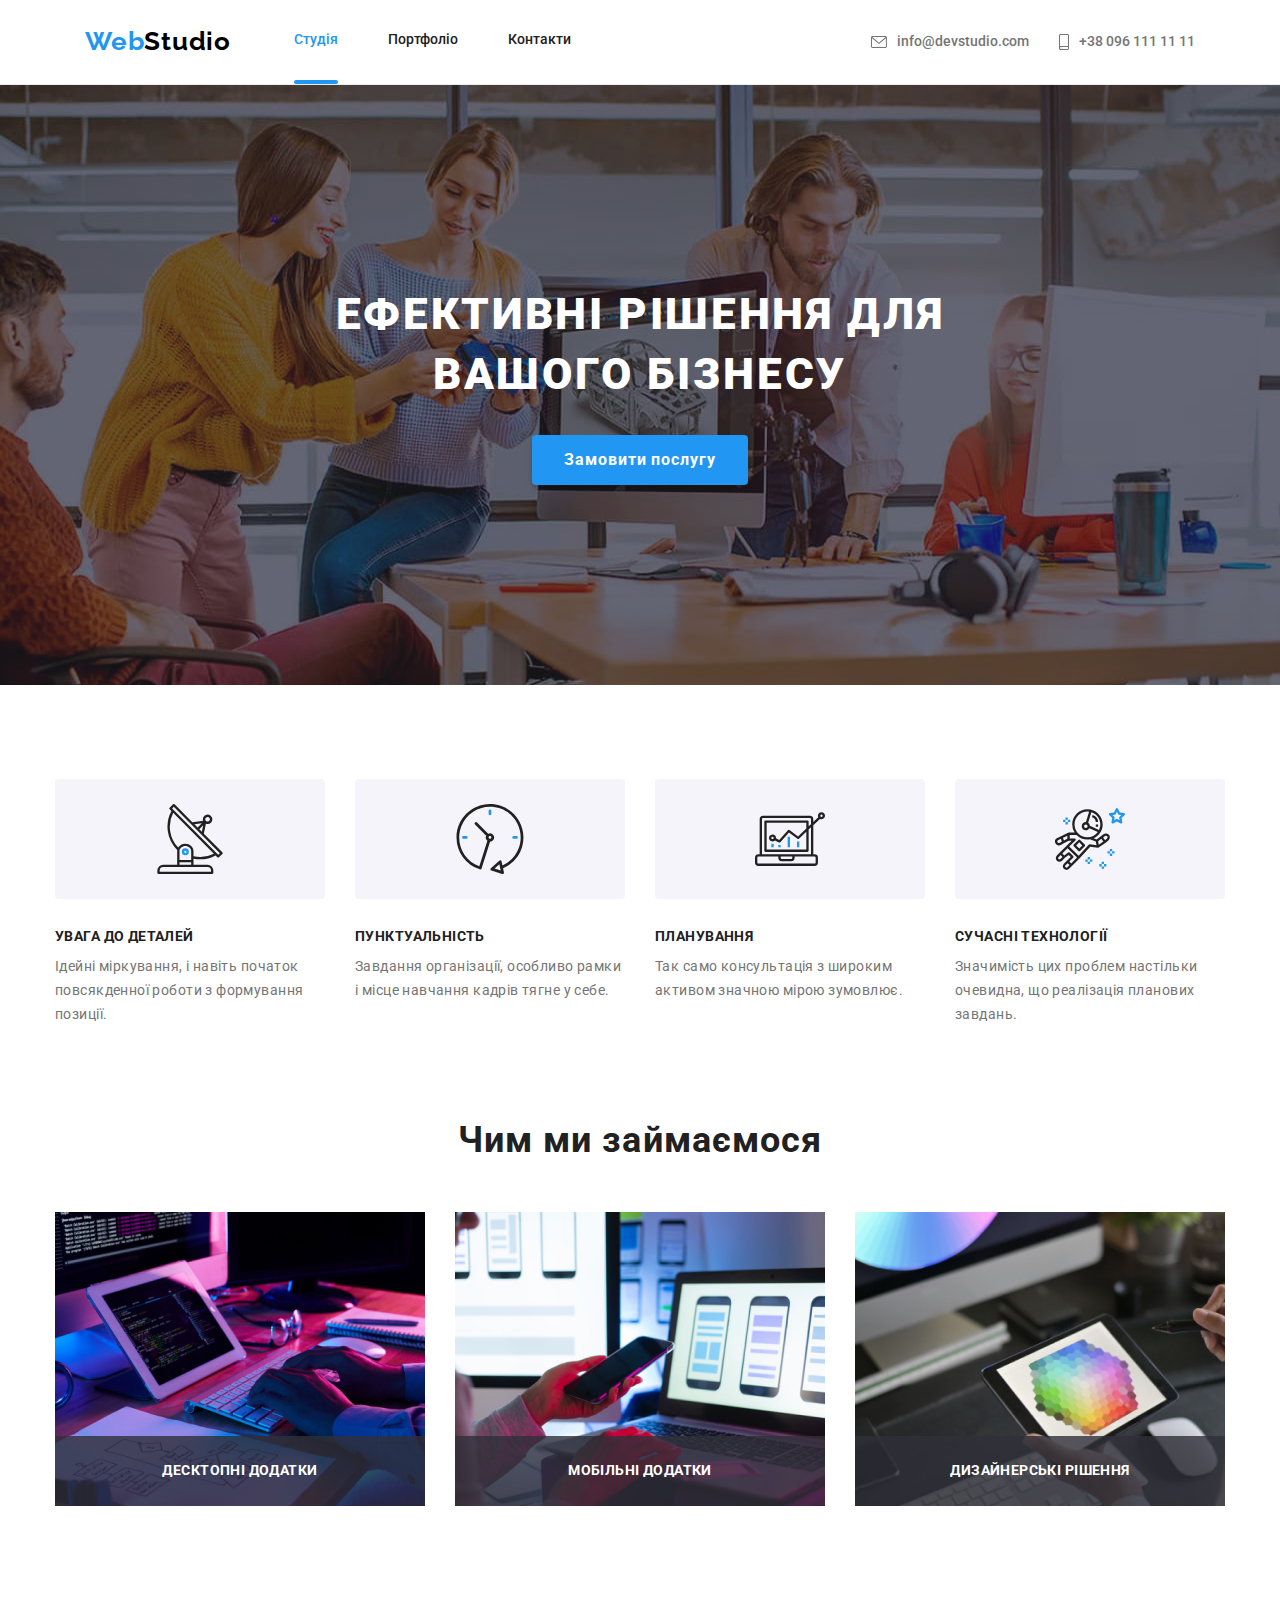
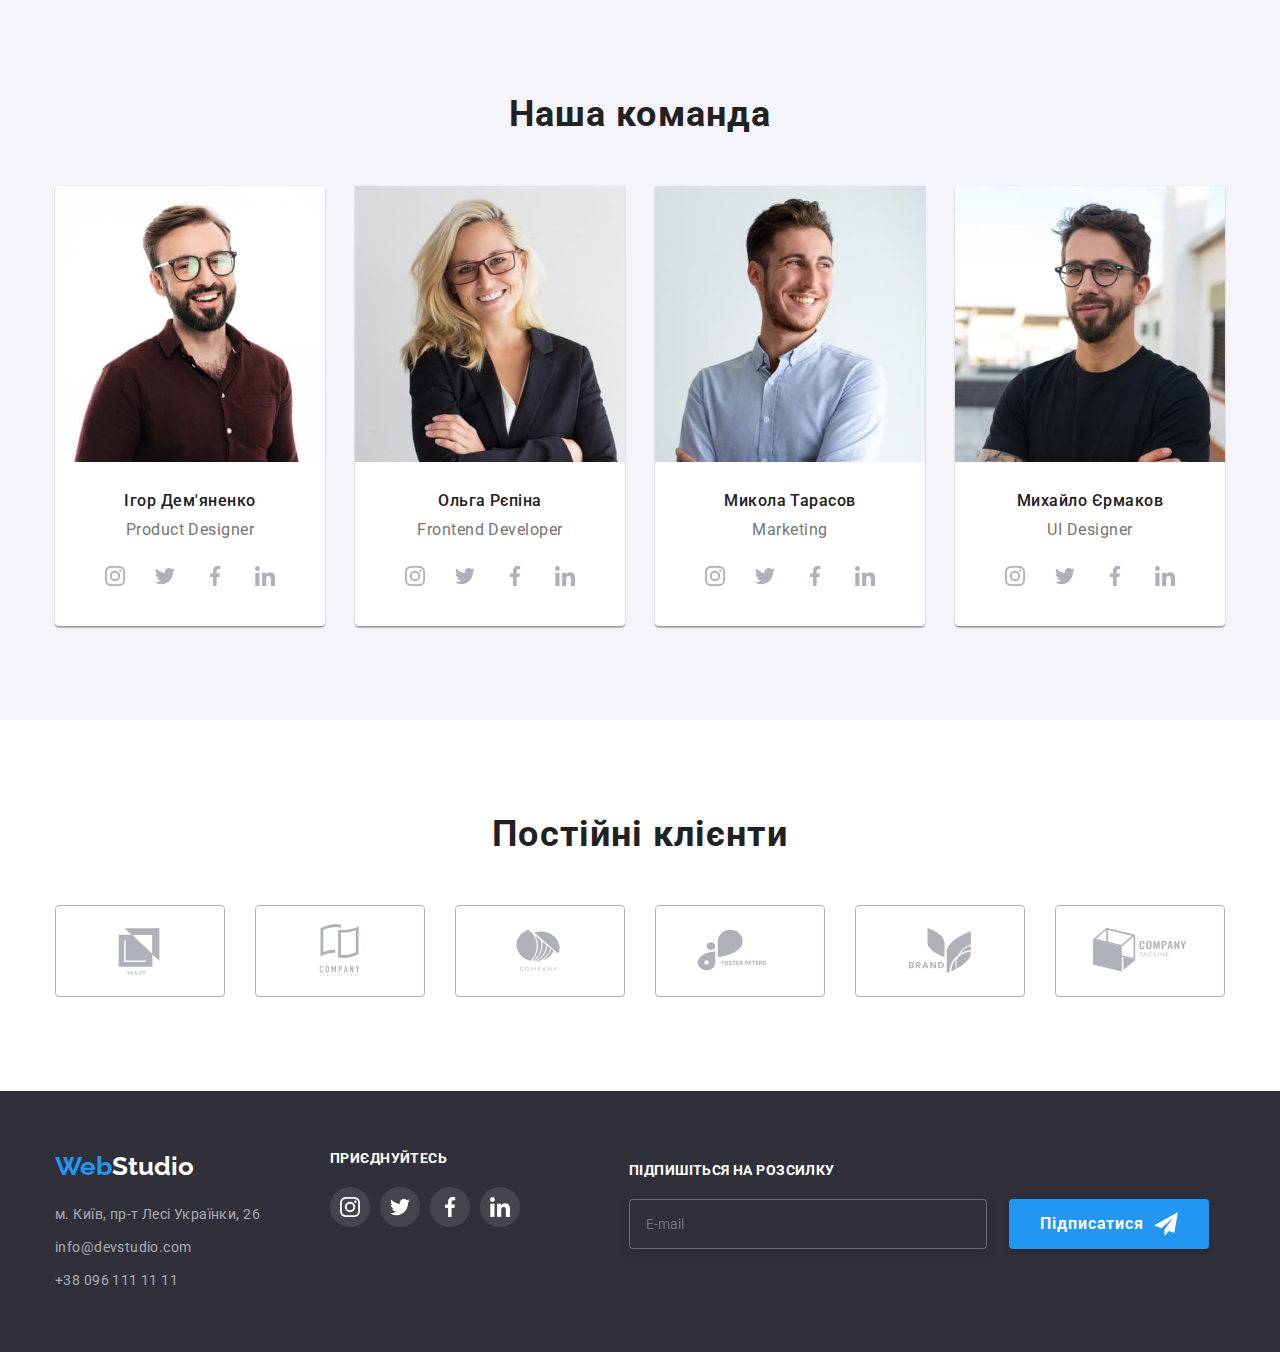
==== commit 3d495983: "final" ====
--- a/index.html
+++ b/index.html
@@ -20,10 +20,98 @@
   <body>
     <header class="header">
       <div class="header__container container">
+        <a href="./index.html" lang="en" class="logo header__link"
+          ><span class="logo--accent">Web</span>Studio</a
+        >
+        <button
+          type="button"
+          class="menu__button js-open-menu"
+          aria-expanded="false"
+          aria-controls="mobile-menu"
+        >
+          <svg width="40" height="40" aria-label="Перемикач мобільного меню">
+            <use
+              class="menu__icon-close"
+              href="./images/icons.svg#icon-close-menu"
+            ></use>
+            <use
+              class="menu__icon-open"
+              href="./images/icons.svg#icon-menu"
+            ></use>
+          </svg>
+        </button>
+
+        <div class="menu__container js-menu-container" id="mobile-menu">
+          <button
+            type="button"
+            class="menu__button js-close-menu"
+            aria-controls="mobile-menu"
+          >
+            <svg width="40" height="40" aria-label="Перемикач мобільного меню">
+              <use
+                class="menu__icon-close"
+                href="./images/icons.svg#icon-close-menu"
+              ></use>
+              <use
+                class="menu__icon-open"
+                href="./images/icons.svg#icon-menu"
+              ></use>
+            </svg>
+          </button>
+
+          <nav class="mobile-navigation">
+            <ul class="mobile-navigation__list">
+              <li>
+                <a
+                  href="#"
+                  class="mobile-navigation__item mobile-navigation__item--current"
+                  >Студія</a
+                >
+              </li>
+              <li>
+                <a href="./portfolio.html" class="mobile-navigation__item"
+                  >Портфоліо</a
+                >
+              </li>
+              <li>
+                <a href="#" class="mobile-navigation__item">Контакти</a>
+              </li>
+            </ul>
+          </nav>
+
+          <ul class="mobile-contacts">
+            <li class="mobile-contacts__item">
+              <a
+                href="tel:+380961111111"
+                class="mobile-contacts__link--big header__link"
+                >+38 096 111 11 11</a
+              >
+            </li>
+            <li class="mobile-contacts__item">
+              <a
+                href="mailto:info@devstudio.com"
+                class="mobile-contacts__link--small header__link"
+                >info@devstudio.com</a
+              >
+            </li>
+          </ul>
+          <ul class="mobile-social">
+            <li class="mobile-social__item">
+              <a href="" class="mobile-social__link">Instagram</a>
+            </li>
+            <li class="mobile-social__item">
+              <a href="" class="mobile-social__link">Twitter</a>
+            </li>
+            <li class="mobile-social__item">
+              <a href="" class="mobile-social__link">Facebook</a>
+            </li>
+            <li class="mobile-social__item">
+              <a href="" class="mobile-social__link">LinkedIn</a>
+            </li>
+          </ul>
+        </div>
+
         <nav class="navigation">
-          <a href="./index.html" lang="en" class="logo header__link"
-            ><span class="logo--accent">Web</span>Studio</a
-          >
           <ul class="navigation__list">
             <li>
               <a
@@ -136,6 +224,7 @@
             <li class="gallery__item">
               <h3 class="gallery__name">Десктопні додатки</h3>
               <img
+                srcset="./images/img1.jpg 1x, ./images/img1@2x.jpg 2x"
                 src="./images/img1.jpg"
                 alt="Руки на клавіатурі"
                 width="370"
@@ -144,6 +233,7 @@
             <li class="gallery__item">
               <h3 class="gallery__name">Мобільні додатки</h3>
               <img
+                srcset="./images/img2.jpg 1x, ./images/img2@2x.jpg 2x"
                 src="./images/img2.jpg"
                 alt="Робота з телефоном та комп'ютером"
                 width="370"
@@ -152,6 +242,7 @@
             <li class="gallery__item">
               <h3 class="gallery__name">Дизайнерські рішення</h3>
               <img
+                srcset="./images/img3.jpg 1x, ./images/img3@2x.jpg 2x"
                 src="./images/img3.jpg"
                 alt="Палітра кольорів на планшеті"
                 width="370"
@@ -167,6 +258,10 @@
             <li class="card">
               <div class="card__container">
                 <img
+                  srcset="
+                    ./images/colleague1.jpg    1x,
+                    ./images/colleague1@2x.jpg 2x
+                  "
                   src="./images/colleague1.jpg"
                   alt="Усміхнений хлопець в окулярах"
                   width="270"
@@ -210,6 +305,10 @@
             <li class="card">
               <div class="card__container">
                 <img
+                  srcset="
+                    ./images/colleague2.jpg    1x,
+                    ./images/colleague2@2x.jpg 2x
+                  "
                   src="./images/colleague2.jpg"
                   alt="Усміхнена дівчина в піджаку"
                   width="270"
@@ -253,6 +352,10 @@
             <li class="card">
               <div class="card__container">
                 <img
+                  srcset="
+                    ./images/colleague3.jpg    1x,
+                    ./images/colleague3@2x.jpg 2x
+                  "
                   src="./images/colleague3.jpg"
                   alt="Усміхнений хлопець в блакитній сорочці"
                   width="270"
@@ -296,6 +399,10 @@
             <li class="card">
               <div class="card__container">
                 <img
+                  srcset="
+                    ./images/colleague4.jpg    1x,
+                    ./images/colleague4@2x.jpg 2x
+                  "
                   src="./images/colleague4.jpg"
                   alt="Хлопець в окулярах та чорній футболці"
                   width="270"
@@ -540,5 +647,6 @@
     </div>
 
     <script src="./js/modal.js"></script>
+    <script src="./js/mobile-menu.js"></script>
   </body>
 </html>
--- a/css/main.min.css
+++ b/css/main.min.css
@@ -1 +1 @@
-:root{--background-color: #f5f5f5;--primary-text-color: #757575;--secondary-text-color: #212121;--accent-color: #2196f3;--white: #fff;--background-section-main: #2f303a;--background-section-sub: #f5f4fa;--accent-color-hover: #188ce8;--border-color: #ececec;--border-secondary-color: #eeeeee;--social-color: #afb1b8;--timing-function: cubic-bezier(0.4, 0, 0.2, 1);--overlay-background: rgba(33, 150, 243, 0.9);--modal-background: rgba(0, 0, 0, 0.2)}.team__title,.gallery__title{font-size:36px;line-height:1.16;letter-spacing:.03em;color:var(--secondary-text-color);text-align:center;margin-bottom:50px}.subscription__button,.main-button{background-color:var(--accent-color);-webkit-box-shadow:0px 4px 4px rgba(0,0,0,.15);box-shadow:0px 4px 4px rgba(0,0,0,.15);border-style:none;border-radius:4px;font-weight:700;font-size:16px;line-height:1.88;color:var(--white);-webkit-box-align:center;-ms-flex-align:center;align-items:center;letter-spacing:.06em;-webkit-transition:background-color 250ms var(--timing-function);transition:background-color 250ms var(--timing-function)}h1,h2,h3,h4,h5,h6,p,ul{padding:0;margin:0}img{display:block;max-width:100%;height:auto}body{font-family:"Roboto",sans-sefif;font-size:14px;color:var(--primary-text-color)}.container{margin-left:auto;margin-right:auto;max-width:480px;padding-left:15px;padding-right:15px}@media screen and (min-width: 768px){.container{width:100%;max-width:768px}}@media screen and (min-width: 1200px){.container{width:100%;max-width:1200px}}.visually-hidden{position:absolute;white-space:nowrap;width:1px;height:1px;overflow:hidden;border:0;padding:0;clip:rect(0 0 0 0);-webkit-clip-path:inset(50%);clip-path:inset(50%);margin:-1px}.header{border-bottom:1px solid var(--border-color)}.header__container{display:-webkit-box;display:-ms-flexbox;display:flex;-webkit-box-align:center;-ms-flex-align:center;align-items:center}@media screen and (min-width: 768px){.header__container{-webkit-box-pack:center;-ms-flex-pack:center;justify-content:center}}.header__link{display:block}@media screen and (min-width: 768px){.navigation{margin-right:90px;display:-webkit-box;display:-ms-flexbox;display:flex;-webkit-box-align:center;-ms-flex-align:center;align-items:center}}@media screen and (min-width: 1200px){.navigation{margin-right:300px}}.navigation__list{display:none;gap:50px;list-style:none;font-weight:500;line-height:1.14}@media screen and (min-width: 768px){.navigation__list{display:-webkit-box;display:-ms-flexbox;display:flex}}.navigation__item{text-decoration:none;color:var(--secondary-text-color);padding:32px 0;display:block;-webkit-transition:color 250ms var(--timing-function);transition:color 250ms var(--timing-function)}.navigation__item:hover,.navigation__item:focus{color:var(--accent-color)}.navigation__item--current{color:var(--accent-color)}.navigation__item--current::after{display:block;position:relative;bottom:-32px;height:4px;width:100%;background-color:var(--accent-color);border-radius:2px;content:""}.logo{text-decoration:none;color:#000;font-family:"Raleway",sans-serif;font-weight:700;line-height:1.12;font-size:24px;letter-spacing:.03em;padding:16px 0}@media screen and (min-width: 768px){.logo{margin-right:87px;padding:26px 0}}@media screen and (min-width: 1200px){.logo{font-size:26px;line-height:1.2;margin-right:63px;padding:24px 0}}.logo--accent{color:var(--accent-color)}.contacts{display:none;list-style:none;font-weight:500;line-height:1.14}@media screen and (min-width: 768px){.contacts{display:-webkit-box;display:-ms-flexbox;display:flex;-webkit-box-orient:vertical;-webkit-box-direction:normal;-ms-flex-direction:column;flex-direction:column;gap:10px}}@media screen and (min-width: 1200px){.contacts{-webkit-box-orient:horizontal;-webkit-box-direction:normal;-ms-flex-direction:row;flex-direction:row;gap:30px}}.contacts__item{display:-webkit-box;display:-ms-flexbox;display:flex}.contacts__link{text-decoration:none;color:var(--primary-text-color);font-weight:500;padding:32px 0;display:-webkit-box;display:-ms-flexbox;display:flex;-webkit-box-align:center;-ms-flex-align:center;align-items:center;gap:10px;fill:currentColor;-webkit-transition:color 250ms var(--timing-function);transition:color 250ms var(--timing-function)}@media screen and (max-width: 1200px){.contacts__link{padding:0}}.contacts__link:hover,.contacts__link:focus{color:var(--accent-color)}.hero{background-color:var(--background-section-main);padding-top:118px;padding-bottom:118px;text-align:center;background-image:-webkit-gradient(linear, left top, left bottom, from(rgba(47, 48, 58, 0.4)), to(rgba(47, 48, 58, 0.4))),url(../images/background.jpg);background-image:linear-gradient(rgba(47, 48, 58, 0.4), rgba(47, 48, 58, 0.4)),url(../images/background.jpg);background-repeat:no-repeat;background-position:center;background-size:cover;width:480px;height:400px;margin:0 auto}@media screen and (min-width: 768px){.hero{width:100%;max-width:768px;padding-top:118px;padding-bottom:118px}}@media screen and (min-width: 1200px){.hero{width:100%;height:100%;max-width:1600px;padding-top:200px;padding-bottom:200px}}.hero__title{display:-webkit-box;display:-ms-flexbox;display:flex;-ms-flex-wrap:wrap;flex-wrap:wrap;margin:0px auto 30px auto;color:var(--white);font-weight:900;font-size:26px;line-height:1.62;text-align:center;letter-spacing:.06em;text-transform:uppercase;width:360px}@media screen and (min-width: 1200px){.hero__title{font-size:44px;line-height:1.36;width:695px}}.main-button{cursor:pointer;display:block;margin:0 auto;padding:10px 32px}.main-button:hover,.main-button:focus{background-color:var(--accent-color-hover)}.features{padding-top:94px;padding-bottom:94px}.features__list{list-style:none;display:-webkit-box;display:-ms-flexbox;display:flex;gap:30px;-webkit-box-orient:vertical;-webkit-box-direction:normal;-ms-flex-direction:column;flex-direction:column;-webkit-box-pack:center;-ms-flex-pack:center;justify-content:center}@media screen and (min-width: 768px){.features__list{-webkit-box-orient:horizontal;-webkit-box-direction:normal;-ms-flex-flow:row wrap;flex-flow:row wrap}}.features__item{display:block;width:450px}@media screen and (min-width: 768px){.features__item{width:354px}}@media screen and (min-width: 1200px){.features__item{width:270px}}.features__icon-container{display:-webkit-box;display:-ms-flexbox;display:flex;-webkit-box-pack:center;-ms-flex-pack:center;justify-content:center;-webkit-box-align:center;-ms-flex-align:center;align-items:center;width:450px;height:120px;background:var(--background-section-sub);border-radius:4px;margin-bottom:30px}@media screen and (min-width: 768px){.features__icon-container{width:354px}}@media screen and (min-width: 1200px){.features__icon-container{width:270px}}.features__icon{display:block}.features__title{font-size:14px;line-height:1.14;letter-spacing:.03em;text-transform:uppercase;color:var(--secondary-text-color);display:-webkit-box;display:-ms-flexbox;display:flex;margin-bottom:10px}.features__parapraph{line-height:1.71;letter-spacing:.03em}.gallery{display:none;padding-bottom:94px}@media screen and (min-width: 1200px){.gallery{display:block}}.gallery__container{-webkit-box-pack:center;-ms-flex-pack:center;justify-content:center}.gallery__list{display:-webkit-box;display:-ms-flexbox;display:flex;-webkit-box-align:center;-ms-flex-align:center;align-items:center;margin:0 auto;width:-webkit-fit-content;width:-moz-fit-content;width:fit-content;gap:30px;list-style:none}.gallery__item{position:relative}.gallery__name{font-size:14px;line-height:1.14;letter-spacing:.03em;text-transform:uppercase;color:var(--white);display:-webkit-box;display:-ms-flexbox;display:flex;padding-top:27px;padding-bottom:27px;background-color:rgba(47,48,58,.8);-webkit-box-pack:center;-ms-flex-pack:center;justify-content:center;position:absolute;bottom:0;width:100%}.team{background-color:var(--background-section-sub);padding-bottom:94px;padding-top:94px;width:100%;min-width:480px}.team__list{display:-webkit-box;display:-ms-flexbox;display:flex;-webkit-box-orient:vertical;-webkit-box-direction:normal;-ms-flex-direction:column;flex-direction:column;gap:30px;-webkit-box-align:center;-ms-flex-align:center;align-items:center;list-style:none;-webkit-box-pack:center;-ms-flex-pack:center;justify-content:center}@media screen and (min-width: 768px){.team__list{-webkit-box-orient:horizontal;-webkit-box-direction:normal;-ms-flex-direction:row;flex-direction:row;-ms-flex-wrap:wrap;flex-wrap:wrap}}.social{display:-webkit-box;display:-ms-flexbox;display:flex;-webkit-box-align:center;-ms-flex-align:center;align-items:center;-webkit-box-pack:center;-ms-flex-pack:center;justify-content:center;gap:10px;list-style:none}.social__link{display:-webkit-box;display:-ms-flexbox;display:flex;width:40px;height:40px;border-radius:50%;-webkit-box-pack:center;-ms-flex-pack:center;justify-content:center;-webkit-box-align:center;-ms-flex-align:center;align-items:center;color:var(--social-color);fill:currentColor;-webkit-transition:background-color 250ms var(--timing-function);transition:background-color 250ms var(--timing-function)}.social__link:hover,.social__link:focus{background-color:var(--accent-color)}.social__link:hover .social__icon,.social__link:focus .social__icon{fill:var(--white)}.social__icon{-webkit-transition:fill 250ms var(--timing-function);transition:fill 250ms var(--timing-function)}.card__container{background-color:var(--white);-webkit-box-shadow:0px 1px 3px rgba(0,0,0,.12),0px 1px 1px rgba(0,0,0,.14),0px 2px 1px rgba(0,0,0,.2);box-shadow:0px 1px 3px rgba(0,0,0,.12),0px 1px 1px rgba(0,0,0,.14),0px 2px 1px rgba(0,0,0,.2);border-radius:0px 0px 4px 4px}.card__text{padding-top:30px;padding-bottom:30px;text-align:center}.card__name{font-weight:500;font-size:16px;line-height:1.18;letter-spacing:.03em;color:var(--secondary-text-color);display:block;margin-bottom:10px}.card__position{font-size:16px;line-height:1.18;letter-spacing:.03em;margin-bottom:16px}.clients{padding-top:94px;padding-bottom:94px;width:100%}.clients__title{font-size:36px;line-height:1.16;letter-spacing:.03em;color:var(--secondary-text-color);text-align:center;margin-bottom:50px}.clients__list{display:-webkit-box;display:-ms-flexbox;display:flex;-ms-flex-wrap:wrap;flex-wrap:wrap;-webkit-box-pack:center;-ms-flex-pack:center;justify-content:center;gap:30px;list-style:none;max-width:480px}@media screen and (min-width: 768px){.clients__list{max-width:1600px}}@media screen and (min-width: 1200px){.clients__list{max-width:1600px}}.clients__link{display:-webkit-box;display:-ms-flexbox;display:flex;width:210px;height:92px;-webkit-box-pack:center;-ms-flex-pack:center;justify-content:center;-webkit-box-align:center;-ms-flex-align:center;align-items:center;border-radius:4px;color:var(--social-color);fill:currentColor;border:1px solid var(--social-color);-webkit-transition:fill 250ms var(--timing-function),border-color 250ms var(--timing-function);transition:fill 250ms var(--timing-function),border-color 250ms var(--timing-function)}@media screen and (min-width: 768px){.clients__link{width:170px}}.clients__link:hover,.clients__link:focus{fill:var(--accent-color);border-color:var(--accent-color);cursor:pointer}.footer{background-color:var(--background-section-main);-webkit-box-align:center;-ms-flex-align:center;align-items:center;text-align:center;-webkit-box-pack:center;-ms-flex-pack:center;justify-content:center;width:100%;min-width:480px}@media screen and (min-width: 1200px){.footer{text-align:left}}.footer__logo{text-decoration:none;color:var(--white);font-family:"Raleway",sans-serif;font-weight:700;font-size:24px;line-height:1.12;display:block;margin-bottom:20px}@media screen and (min-width: 1200px){.footer__logo{font-size:26px;line-height:1.2}}.footer__container{position:relative;display:-webkit-box;display:-ms-flexbox;display:flex;-webkit-box-orient:vertical;-webkit-box-direction:normal;-ms-flex-direction:column;flex-direction:column;-webkit-box-align:center;-ms-flex-align:center;align-items:center;padding:60px 15px}@media screen and (min-width: 1200px){.footer__container{-webkit-box-align:baseline;-ms-flex-align:baseline;align-items:baseline;-webkit-box-orient:horizontal;-webkit-box-direction:normal;-ms-flex-direction:row;flex-direction:row}}@media screen and (min-width: 768px)and (max-width: 1199px){.footer__tablet{display:-webkit-box;display:-ms-flexbox;display:flex;-webkit-box-align:baseline;-ms-flex-align:baseline;align-items:baseline;gap:165px}}@media screen and (min-width: 1200px){.footer__tablet{display:-webkit-box;display:-ms-flexbox;display:flex;-webkit-box-orient:horizontal;-webkit-box-direction:normal;-ms-flex-direction:row;flex-direction:row;gap:70px}}.address{display:-webkit-box;display:-ms-flexbox;display:flex;-webkit-box-orient:vertical;-webkit-box-direction:normal;-ms-flex-direction:column;flex-direction:column;gap:9px;list-style:none;margin-bottom:60px}@media screen and (min-width: 1200px){.address{margin-bottom:0}}.address__link{text-decoration:none;font-style:normal;line-height:1.71;letter-spacing:.03em;color:rgba(255,255,255,.6);-webkit-transition:color 250ms var(--timing-function);transition:color 250ms var(--timing-function)}.address__link:hover,.address__link:focus{color:var(--accent-color)}.follow{display:block;margin-bottom:60px}@media screen and (min-width: 1200px){.follow{width:206px;height:80px;margin-right:93px;margin-bottom:0}}.follow__text{color:var(--white);font-weight:700;font-size:14px;line-height:1.14;letter-spacing:.03em;text-transform:uppercase;margin-bottom:20px}.follow__social{-webkit-box-pack:left;-ms-flex-pack:left;justify-content:left}.follow__social .social__link{background-color:rgba(255,255,255,.1);-webkit-transition:background-color 250ms var(--timing-function);transition:background-color 250ms var(--timing-function)}.follow__social .social__link:hover,.follow__social .social__link:focus{background-color:var(--accent-color)}.follow__icon{fill:var(--white)}.subscription{display:-webkit-box;display:-ms-flexbox;display:flex;-webkit-box-orient:vertical;-webkit-box-direction:normal;-ms-flex-direction:column;flex-direction:column;max-width:480px;position:relative}@media screen and (min-width: 768px){.subscription{width:450px}}@media screen and (min-width: 1200px){.subscription{width:570px;height:86px}}.subscription__title{display:block;font-weight:700;font-size:14px;line-height:1.14;letter-spacing:.03em;text-transform:uppercase;color:var(--white);margin-bottom:20px}.subscription__input{display:block;width:450px;height:50px;border:1px solid rgba(255,255,255,.3);-webkit-filter:drop-shadow(0px 4px 4px rgba(0, 0, 0, 0.15));filter:drop-shadow(0px 4px 4px rgba(0, 0, 0, 0.15));border-radius:4px;background-color:var(--background-section-main);outline:none;padding:15px 16px;margin-bottom:20px}@media screen and (min-width: 1200px){.subscription__input{position:absolute;left:0;width:358px}}.subscription__button{display:flexbox;gap:10px;width:200px;height:50px;-webkit-box-pack:center;-ms-flex-pack:center;justify-content:center;cursor:pointer}@media screen and (min-width: 1200px){.subscription__button{position:absolute;bottom:0;right:0;-webkit-transform:translateX(50%);transform:translateX(50%);display:-webkit-box;display:-ms-flexbox;display:flex}}.subscription__button:focus,.subscription__button:hover{background-color:var(--accent-color-hover)}.subscription__icon{fill:var(--white)}.backdrop{background:var(--modal-background);width:100%;height:100%;position:fixed;left:0;top:0;opacity:1;visibility:visible;-webkit-transition:opacity 250ms var(--timing-function),visibility 250ms var(--timing-function);transition:opacity 250ms var(--timing-function),visibility 250ms var(--timing-function);overflow-y:scroll;padding-top:93px}@media screen and (min-width: 1200px){.backdrop{padding:0}}.backdrop.is-hidden{visibility:hidden;opacity:0;pointer-events:none}.modal{position:relative;max-width:450px;max-height:609px;height:100%;background-color:var(--white);-webkit-box-shadow:0px 1px 3px rgba(0,0,0,.12),0px 1px 1px rgba(0,0,0,.14),0px 2px 1px rgba(0,0,0,.2);box-shadow:0px 1px 3px rgba(0,0,0,.12),0px 1px 1px rgba(0,0,0,.14),0px 2px 1px rgba(0,0,0,.2);border-radius:4px;padding:40px 40px 164px 40px;margin:0 auto}@media screen and (min-width: 768px){.modal{width:450px;position:absolute;top:50%;left:50%;-webkit-transform:translate(-50%, -50%);transform:translate(-50%, -50%)}}@media screen and (min-width: 1200px){.modal{width:528px;max-width:528px;position:absolute;top:50%;left:50%;-webkit-transform:translate(-50%, -50%);transform:translate(-50%, -50%);max-height:581px}}.modal__close-box{width:30px;height:30px;border-radius:50%;border:1px solid rgba(0,0,0,.1);display:-webkit-box;display:-ms-flexbox;display:flex;-webkit-box-align:center;-ms-flex-align:center;align-items:center;-webkit-box-pack:center;-ms-flex-pack:center;justify-content:center;position:absolute;top:8px;right:8px;cursor:pointer}.modal__close-box:hover,.modal__close-box:focus{fill:var(--accent-color)}.modal__close-icon{fill:var(--secondary-text-color);-webkit-transition:fill 250ms var(--timing-function);transition:fill 250ms var(--timing-function)}.modal__close-icon:hover,.modal__close-icon:focus{fill:var(--accent-color)}.modal__title{font-weight:700;font-size:20px;line-height:1.15;text-align:center;letter-spacing:.03em;color:var(--secondary-text-color);margin-bottom:12px}.form__label{display:block;margin-bottom:4px;font-size:12px;line-height:1.16;letter-spacing:.01em}.form__container{margin-bottom:10px;position:relative;fill:var(--secondary-text-color)}.form__container--last{margin-bottom:20px}.form__icon{position:absolute;top:50%;left:21px;-webkit-transform:translate(-50%, -50%);transform:translate(-50%, -50%);fill:var(--secondary-text-color);-webkit-transition:fill 250ms var(--timing-function);transition:fill 250ms var(--timing-function)}.form__input:focus+.form__icon,.form__input:hover+.form__icon{fill:var(--accent-color)}.form__input{height:40px;width:100%;border:1px solid rgba(33,33,33,.2);border-radius:4px;padding-left:42px;outline:none;-webkit-transition:border 250ms var(--timing-function);transition:border 250ms var(--timing-function)}.form__input:focus,.form__input:hover{border:1px solid var(--accent-color)}.form__textarea{height:120px;width:100%;resize:none;border:1px solid rgba(33,33,33,.2);outline:none;border-radius:4px;padding:12px 16px}.form__textarea:focus,.form__textarea:hover{border:1px solid var(--accent-color)}.form__textarea::-webkit-input-placeholder{font-size:12px;line-height:1.16;letter-spacing:.01em;color:rgba(117,117,117,.5)}.form__textarea::-moz-placeholder{font-size:12px;line-height:1.16;letter-spacing:.01em;color:rgba(117,117,117,.5)}.form__textarea:-ms-input-placeholder{font-size:12px;line-height:1.16;letter-spacing:.01em;color:rgba(117,117,117,.5)}.form__textarea::-ms-input-placeholder{font-size:12px;line-height:1.16;letter-spacing:.01em;color:rgba(117,117,117,.5)}.form__textarea::placeholder{font-size:12px;line-height:1.16;letter-spacing:.01em;color:rgba(117,117,117,.5)}.form__terms::before{position:absolute;top:0;left:6px;width:16px;height:15px;border:1.5px solid var(--secondary-text-color);border-radius:2px;content:""}.form__terms{font-size:12px;position:relative;line-height:1.71;letter-spacing:.03em;color:var(--primary-text-color);padding-left:32px}@media screen and (min-width: 1200px){.form{font-size:14px}}.form__terms--accent{font-size:12px;line-height:1.71;letter-spacing:.03em;color:var(--accent-color)}@media screen and (min-width: 1200px){.form__terms--accent{font-size:14px}}.form__terms::after{position:absolute;width:16px;height:15px;background-image:url(../images/check.svg);top:0;left:6px;content:"";opacity:0}.form__checkbox:checked+.form__terms::after{opacity:1}.form__checkbox:checked+.form__terms::before{opacity:0}.submit-button{display:-webkit-box;display:-ms-flexbox;display:flex;height:50px;width:200px;margin:30px auto 40px;margin-top:30px;padding:10px 52px;-webkit-box-align:center;-ms-flex-align:center;align-items:center;background-color:var(--accent-color);-webkit-box-shadow:0px 4px 4px rgba(0,0,0,.15);box-shadow:0px 4px 4px rgba(0,0,0,.15);border:none;border-radius:4px;font-weight:700;font-size:16px;line-height:1.88;text-align:center;letter-spacing:.06em;color:var(--white);-webkit-transition:background-color 250ms var(--timing-function);transition:background-color 250ms var(--timing-function)}.submit-button:focus,.submit-button:hover{background-color:var(--accent-color-hover)}.filter{padding-top:94px;padding-bottom:94px}.filter__list{display:-webkit-box;display:-ms-flexbox;display:flex;width:-webkit-fit-content;width:-moz-fit-content;width:fit-content;margin:0 auto 50px auto;gap:8px;list-style:none}.filter__button{text-decoration:none;font-family:inherit;font-style:normal;font-weight:500;font-size:16px;line-height:1.62;letter-spacing:.03em;color:var(--secondary-text-color);background-color:var(--background-section-sub);cursor:pointer;display:block;border:none;border-radius:4px;padding:6px 22px;-webkit-transition:background-color 250ms var(--timing-function),color 250ms var(--timing-function),-webkit-box-shadow 250ms var(--timing-function);transition:background-color 250ms var(--timing-function),color 250ms var(--timing-function),-webkit-box-shadow 250ms var(--timing-function);transition:background-color 250ms var(--timing-function),color 250ms var(--timing-function),box-shadow 250ms var(--timing-function);transition:background-color 250ms var(--timing-function),color 250ms var(--timing-function),box-shadow 250ms var(--timing-function),-webkit-box-shadow 250ms var(--timing-function)}.filter__button:hover,.filter__button:focus{background-color:var(--accent-color);color:var(--white);-webkit-box-shadow:0px 3px 1px rgba(0,0,0,.1),0px 1px 2px rgba(0,0,0,.08),0px 2px 2px rgba(0,0,0,.12);box-shadow:0px 3px 1px rgba(0,0,0,.1),0px 1px 2px rgba(0,0,0,.08),0px 2px 2px rgba(0,0,0,.12)}.filter__cards{display:-webkit-box;display:-ms-flexbox;display:flex;-ms-flex-wrap:wrap;flex-wrap:wrap;gap:30px;list-style:none}.project{background-color:var(--white);text-decoration:none;display:block;-webkit-transition:-webkit-box-shadow 250ms var(--timing-function);transition:-webkit-box-shadow 250ms var(--timing-function);transition:box-shadow 250ms var(--timing-function);transition:box-shadow 250ms var(--timing-function), -webkit-box-shadow 250ms var(--timing-function)}.project:hover,.project:focus{-webkit-box-shadow:0px 1px 1px rgba(0,0,0,.12),0px 4px 4px rgba(0,0,0,.06),1px 4px 6px rgba(0,0,0,.16);box-shadow:0px 1px 1px rgba(0,0,0,.12),0px 4px 4px rgba(0,0,0,.06),1px 4px 6px rgba(0,0,0,.16)}.project__text{padding:20px 24px;background:var(--white);border:1px solid var(--border-secondary-color);border-top:none}.project__name{font-size:18px;line-height:2;letter-spacing:.06em;color:var(--secondary-text-color);margin-bottom:4px}.project__type{font-size:16px;line-height:1.88;letter-spacing:.03em;color:var(--primary-text-color)}.project__description{display:-webkit-box;display:-ms-flexbox;display:flex;position:relative;overflow:hidden}.project__overlay{color:var(--white);font-size:18px;line-height:1.56;letter-spacing:.03em;padding:63px 24px;display:-webkit-box;display:-ms-flexbox;display:flex;text-align:left;width:100%;position:absolute;left:0;background-color:var(--overlay-background);-webkit-transform:translatey(100%);transform:translatey(100%);-webkit-transition:-webkit-transform 250ms cubic-bezier(0.4, 0, 0.2, 1);transition:-webkit-transform 250ms cubic-bezier(0.4, 0, 0.2, 1);transition:transform 250ms cubic-bezier(0.4, 0, 0.2, 1);transition:transform 250ms cubic-bezier(0.4, 0, 0.2, 1), -webkit-transform 250ms cubic-bezier(0.4, 0, 0.2, 1)}.project:hover .project__overlay,.project:focus .project__overlay{-webkit-transform:translatey(0);transform:translatey(0)}/*# sourceMappingURL=main.min.css.map */+:root{--background-color: #f5f5f5;--primary-text-color: #757575;--secondary-text-color: #212121;--accent-color: #2196f3;--white: #fff;--background-section-main: #2f303a;--background-section-sub: #f5f4fa;--accent-color-hover: #188ce8;--border-color: #ececec;--border-secondary-color: #eeeeee;--social-color: #afb1b8;--timing-function: cubic-bezier(0.4, 0, 0.2, 1);--overlay-background: rgba(33, 150, 243, 0.9);--modal-background: rgba(0, 0, 0, 0.2)}.team__title,.gallery__title{font-size:36px;line-height:1.16;letter-spacing:.03em;color:var(--secondary-text-color);text-align:center;margin-bottom:50px}.subscription__button,.main-button{background-color:var(--accent-color);-webkit-box-shadow:0px 4px 4px rgba(0,0,0,.15);box-shadow:0px 4px 4px rgba(0,0,0,.15);border-style:none;border-radius:4px;font-weight:700;font-size:16px;line-height:1.88;color:var(--white);-webkit-box-align:center;-ms-flex-align:center;align-items:center;letter-spacing:.06em;-webkit-transition:background-color 250ms var(--timing-function);transition:background-color 250ms var(--timing-function)}h1,h2,h3,h4,h5,h6,p,ul{padding:0;margin:0}img{display:block;max-width:100%;height:auto}body{font-family:"Roboto",sans-sefif;font-size:14px;color:var(--primary-text-color)}.container{margin-left:auto;margin-right:auto;max-width:480px;padding-left:15px;padding-right:15px}@media screen and (min-width: 480px)and (max-width: 767px){.container{width:480px}}@media screen and (min-width: 768px){.container{width:768px;max-width:768px}}@media screen and (min-width: 1200px){.container{width:1200px;max-width:1600px}}.visually-hidden{position:absolute;white-space:nowrap;width:1px;height:1px;overflow:hidden;border:0;padding:0;clip:rect(0 0 0 0);-webkit-clip-path:inset(50%);clip-path:inset(50%);margin:-1px}.header{border-bottom:1px solid var(--border-color)}.header__container{position:relative;display:-webkit-box;display:-ms-flexbox;display:flex;-webkit-box-align:center;-ms-flex-align:center;align-items:center}@media screen and (min-width: 768px){.header__container{-webkit-box-pack:center;-ms-flex-pack:center;justify-content:center}}.header__link{display:block}@media screen and (min-width: 768px){.navigation{margin-right:90px;display:-webkit-box;display:-ms-flexbox;display:flex;-webkit-box-align:center;-ms-flex-align:center;align-items:center}}@media screen and (min-width: 1200px){.navigation{margin-right:300px}}.navigation__list{display:none;gap:50px;list-style:none;font-weight:500;line-height:1.14}@media screen and (min-width: 768px){.navigation__list{display:-webkit-box;display:-ms-flexbox;display:flex}}.navigation__item{text-decoration:none;color:var(--secondary-text-color);padding:32px 0;display:block;-webkit-transition:color 250ms var(--timing-function);transition:color 250ms var(--timing-function)}.navigation__item:hover,.navigation__item:focus{color:var(--accent-color)}.navigation__item--current{color:var(--accent-color)}.navigation__item--current::after{display:block;position:relative;bottom:-32px;height:4px;width:100%;background-color:var(--accent-color);border-radius:2px;content:""}.logo{text-decoration:none;color:#000;font-family:"Raleway",sans-serif;font-weight:700;line-height:1.12;font-size:24px;letter-spacing:.03em;padding:16px 0}@media screen and (min-width: 768px){.logo{margin-right:87px;padding:26px 0}}@media screen and (min-width: 1200px){.logo{font-size:26px;line-height:1.2;margin-right:63px;padding:24px 0}}.logo--accent{color:var(--accent-color)}.contacts{display:none;list-style:none;font-weight:500;line-height:1.14}@media screen and (min-width: 768px){.contacts{display:-webkit-box;display:-ms-flexbox;display:flex;-webkit-box-orient:vertical;-webkit-box-direction:normal;-ms-flex-direction:column;flex-direction:column;gap:10px}}@media screen and (min-width: 1200px){.contacts{-webkit-box-orient:horizontal;-webkit-box-direction:normal;-ms-flex-direction:row;flex-direction:row;gap:30px}}.contacts__item{display:-webkit-box;display:-ms-flexbox;display:flex}.contacts__link{text-decoration:none;color:var(--primary-text-color);font-weight:500;padding:32px 0;display:-webkit-box;display:-ms-flexbox;display:flex;-webkit-box-align:center;-ms-flex-align:center;align-items:center;gap:10px;fill:currentColor;-webkit-transition:color 250ms var(--timing-function);transition:color 250ms var(--timing-function)}@media screen and (max-width: 1200px){.contacts__link{padding:0}}.contacts__link:hover,.contacts__link:focus{color:var(--accent-color)}.hero{background-color:var(--background-section-main);padding-top:118px;padding-bottom:118px;text-align:center;background-repeat:no-repeat;background-position:center;background-size:cover;width:auto;height:400px;margin:0 auto;background-image:-webkit-gradient(linear, left top, left bottom, from(rgba(47, 48, 58, 0.4)), to(rgba(47, 48, 58, 0.4))),url(../images/header-mobile.jpg);background-image:linear-gradient(rgba(47, 48, 58, 0.4), rgba(47, 48, 58, 0.4)),url(../images/header-mobile.jpg)}@media screen and (-webkit-min-device-pixel-ratio: 2),screen and (min-resolution: 2dppx),(min-device-pixel-ratio: 2){.hero{background-image:-webkit-gradient(linear, left top, left bottom, from(rgba(47, 48, 58, 0.4)), to(rgba(47, 48, 58, 0.4))),url(../images/header-mobile@2x.jpg);background-image:linear-gradient(rgba(47, 48, 58, 0.4), rgba(47, 48, 58, 0.4)),url(../images/header-mobile@2x.jpg)}}@media screen and (min-width: 480px)and (max-width: 767px){.hero{width:480px}}@media screen and (min-width: 768px){.hero{width:100%;max-width:768px;padding-top:118px;padding-bottom:118px;background-image:-webkit-gradient(linear, left top, left bottom, from(rgba(47, 48, 58, 0.4)), to(rgba(47, 48, 58, 0.4))),url(../images/header-tablet.jpg);background-image:linear-gradient(rgba(47, 48, 58, 0.4), rgba(47, 48, 58, 0.4)),url(../images/header-tablet.jpg)}}@media screen and (min-width: 768px)and (-webkit-min-device-pixel-ratio: 2),screen and (min-width: 768px)and (min-resolution: 2dppx),screen and (min-width: 768px)and (min-device-pixel-ratio: 2){.hero{background-image:-webkit-gradient(linear, left top, left bottom, from(rgba(47, 48, 58, 0.4)), to(rgba(47, 48, 58, 0.4))),url(../images/header-tablet@2x.jpg);background-image:linear-gradient(rgba(47, 48, 58, 0.4), rgba(47, 48, 58, 0.4)),url(../images/header-tablet@2x.jpg)}}@media screen and (min-width: 1200px){.hero{width:100%;height:100%;max-width:1600px;padding-top:200px;padding-bottom:200px;background-image:-webkit-gradient(linear, left top, left bottom, from(rgba(47, 48, 58, 0.4)), to(rgba(47, 48, 58, 0.4))),url(../images/header-desktop.jpg);background-image:linear-gradient(rgba(47, 48, 58, 0.4), rgba(47, 48, 58, 0.4)),url(../images/header-desktop.jpg)}}@media screen and (min-width: 1200px)and (-webkit-min-device-pixel-ratio: 2),screen and (min-width: 1200px)and (min-resolution: 2dppx),screen and (min-width: 1200px)and (min-device-pixel-ratio: 2){.hero{background-image:-webkit-gradient(linear, left top, left bottom, from(rgba(47, 48, 58, 0.4)), to(rgba(47, 48, 58, 0.4))),url(../images/header-desktop@2x.jpg);background-image:linear-gradient(rgba(47, 48, 58, 0.4), rgba(47, 48, 58, 0.4)),url(../images/header-desktop@2x.jpg)}}.hero__title{display:-webkit-box;display:-ms-flexbox;display:flex;-ms-flex-wrap:wrap;flex-wrap:wrap;margin:0px auto 30px auto;color:var(--white);font-weight:900;font-size:26px;line-height:1.62;text-align:center;letter-spacing:.06em;text-transform:uppercase;width:360px}@media screen and (min-width: 1200px){.hero__title{font-size:44px;line-height:1.36;width:695px}}.main-button{cursor:pointer;display:block;margin:0 auto;padding:10px 32px}.main-button:hover,.main-button:focus{background-color:var(--accent-color-hover)}.features{padding-top:60px;padding-bottom:60px;width:auto;margin:auto}@media screen and (min-width: 480px)and (max-width: 767px){.features{width:480px}}@media screen and (min-width: 1200px){.features{padding-top:94px;padding-bottom:94px}}.features__list{list-style:none;display:-webkit-box;display:-ms-flexbox;display:flex;gap:30px;-webkit-box-orient:vertical;-webkit-box-direction:normal;-ms-flex-direction:column;flex-direction:column;-webkit-box-pack:center;-ms-flex-pack:center;justify-content:center}@media screen and (min-width: 768px){.features__list{-webkit-box-orient:horizontal;-webkit-box-direction:normal;-ms-flex-flow:row wrap;flex-flow:row wrap}}.features__item{display:block;max-width:450px;width:auto}@media screen and (min-width: 480px)and (max-width: 767px){.features__item{width:450px}}@media screen and (min-width: 768px){.features__item{width:354px}}@media screen and (min-width: 1200px){.features__item{width:270px}}.features__icon-container{display:-webkit-box;display:-ms-flexbox;display:flex;-webkit-box-pack:center;-ms-flex-pack:center;justify-content:center;-webkit-box-align:center;-ms-flex-align:center;align-items:center;width:auto;max-width:450px;height:120px;background:var(--background-section-sub);border-radius:4px;margin-bottom:30px}@media screen and (min-width: 480px)and (max-width: 767px){.features__icon-container{width:450px}}@media screen and (min-width: 768px){.features__icon-container{width:354px}}@media screen and (min-width: 1200px){.features__icon-container{width:270px}}.features__icon{display:block}.features__title{font-size:14px;line-height:1.14;letter-spacing:.03em;text-transform:uppercase;color:var(--secondary-text-color);display:-webkit-box;display:-ms-flexbox;display:flex;margin-bottom:10px}.features__parapraph{line-height:1.71;letter-spacing:.03em}.gallery{display:none;padding-bottom:94px}@media screen and (min-width: 1200px){.gallery{display:block}}.gallery__container{-webkit-box-pack:center;-ms-flex-pack:center;justify-content:center}.gallery__list{display:-webkit-box;display:-ms-flexbox;display:flex;-webkit-box-align:center;-ms-flex-align:center;align-items:center;margin:0 auto;width:-webkit-fit-content;width:-moz-fit-content;width:fit-content;gap:30px;list-style:none}.gallery__item{position:relative}.gallery__name{font-size:14px;line-height:1.14;letter-spacing:.03em;text-transform:uppercase;color:var(--white);display:-webkit-box;display:-ms-flexbox;display:flex;padding-top:27px;padding-bottom:27px;background-color:rgba(47,48,58,.8);-webkit-box-pack:center;-ms-flex-pack:center;justify-content:center;position:absolute;bottom:0;width:100%}.team{background-color:var(--background-section-sub);padding-top:60px;padding-bottom:60px}@media screen and (max-width: 480px){.team{width:100%;max-width:480px;margin:auto}}@media screen and (min-width: 480px)and (max-width: 767px){.team{width:480px;margin:auto}}@media screen and (min-width: 768px)and (max-width: 1199px){.team{width:768px;max-width:768px;margin:auto}}@media screen and (min-width: 1200px){.team{padding-bottom:94px;padding-top:94px}}.team__list{display:-webkit-box;display:-ms-flexbox;display:flex;-webkit-box-orient:vertical;-webkit-box-direction:normal;-ms-flex-direction:column;flex-direction:column;gap:30px;-webkit-box-align:center;-ms-flex-align:center;align-items:center;list-style:none;-webkit-box-pack:center;-ms-flex-pack:center;justify-content:center}@media screen and (min-width: 768px){.team__list{-webkit-box-orient:horizontal;-webkit-box-direction:normal;-ms-flex-direction:row;flex-direction:row;-ms-flex-wrap:wrap;flex-wrap:wrap}}.social{display:-webkit-box;display:-ms-flexbox;display:flex;-webkit-box-align:center;-ms-flex-align:center;align-items:center;-webkit-box-pack:center;-ms-flex-pack:center;justify-content:center;gap:10px;list-style:none}.social__link{display:-webkit-box;display:-ms-flexbox;display:flex;width:40px;height:40px;border-radius:50%;-webkit-box-pack:center;-ms-flex-pack:center;justify-content:center;-webkit-box-align:center;-ms-flex-align:center;align-items:center;color:var(--social-color);fill:currentColor;-webkit-transition:background-color 250ms var(--timing-function);transition:background-color 250ms var(--timing-function)}.social__link:hover,.social__link:focus{background-color:var(--accent-color)}.social__link:hover .social__icon,.social__link:focus .social__icon{fill:var(--white)}.social__icon{-webkit-transition:fill 250ms var(--timing-function);transition:fill 250ms var(--timing-function)}.card__container{background-color:var(--white);-webkit-box-shadow:0px 1px 3px rgba(0,0,0,.12),0px 1px 1px rgba(0,0,0,.14),0px 2px 1px rgba(0,0,0,.2);box-shadow:0px 1px 3px rgba(0,0,0,.12),0px 1px 1px rgba(0,0,0,.14),0px 2px 1px rgba(0,0,0,.2);border-radius:0px 0px 4px 4px}.card__text{padding-top:30px;padding-bottom:30px;text-align:center}.card__name{font-weight:500;font-size:16px;line-height:1.18;letter-spacing:.03em;color:var(--secondary-text-color);display:block;margin-bottom:10px}.card__position{font-size:16px;line-height:1.18;letter-spacing:.03em;margin-bottom:16px}.clients{padding-top:60px;padding-bottom:60px}@media screen and (max-width: 480px){.clients{width:100%;max-width:480px;margin:auto}}@media screen and (min-width: 480px)and (max-width: 767px){.clients{width:480px;margin:auto}}@media screen and (min-width: 768px)and (max-width: 1199px){.clients{width:768px;max-width:768px;margin:auto}}@media screen and (min-width: 1200px){.clients{padding-bottom:94px;padding-top:94px}}.clients__title{font-size:36px;line-height:1.16;letter-spacing:.03em;color:var(--secondary-text-color);text-align:center;-webkit-box-pack:center;-ms-flex-pack:center;justify-content:center;margin-bottom:50px}.clients__list{display:-webkit-box;display:-ms-flexbox;display:flex;-ms-flex-wrap:wrap;flex-wrap:wrap;-webkit-box-pack:center;-ms-flex-pack:center;justify-content:center;gap:30px;list-style:none;max-width:480px}@media screen and (min-width: 768px){.clients__list{max-width:1600px}}@media screen and (min-width: 1200px){.clients__list{max-width:1600px}}.clients__link{display:-webkit-box;display:-ms-flexbox;display:flex;width:42vw;max-width:210px;height:92px;-webkit-box-pack:center;-ms-flex-pack:center;justify-content:center;-webkit-box-align:center;-ms-flex-align:center;align-items:center;border-radius:4px;color:var(--social-color);fill:currentColor;border:1px solid var(--social-color);-webkit-transition:fill 250ms var(--timing-function),border-color 250ms var(--timing-function);transition:fill 250ms var(--timing-function),border-color 250ms var(--timing-function)}@media screen and (min-width: 768px){.clients__link{width:170px}}.clients__link:hover,.clients__link:focus{fill:var(--accent-color);border-color:var(--accent-color);cursor:pointer}.footer{background-color:var(--background-section-main);-webkit-box-align:center;-ms-flex-align:center;align-items:center;text-align:center;-webkit-box-pack:center;-ms-flex-pack:center;justify-content:center}@media screen and (max-width: 480px){.footer{width:100%;max-width:480px;margin:auto}}@media screen and (min-width: 480px)and (max-width: 767px){.footer{width:480px;margin:auto}}@media screen and (min-width: 768px)and (max-width: 1199px){.footer{width:768px;max-width:768px;margin:auto}}@media screen and (min-width: 1200px){.footer{text-align:left}}.footer__logo{text-decoration:none;color:var(--white);font-family:"Raleway",sans-serif;font-weight:700;font-size:24px;line-height:1.12;display:block;margin-bottom:20px}@media screen and (min-width: 1200px){.footer__logo{font-size:26px;line-height:1.2}}.footer__container{position:relative;display:-webkit-box;display:-ms-flexbox;display:flex;-webkit-box-orient:vertical;-webkit-box-direction:normal;-ms-flex-direction:column;flex-direction:column;-webkit-box-align:center;-ms-flex-align:center;align-items:center;padding:60px 15px}@media screen and (min-width: 1200px){.footer__container{-webkit-box-align:baseline;-ms-flex-align:baseline;align-items:baseline;-webkit-box-orient:horizontal;-webkit-box-direction:normal;-ms-flex-direction:row;flex-direction:row}}@media screen and (min-width: 768px)and (max-width: 1199px){.footer__tablet{display:-webkit-box;display:-ms-flexbox;display:flex;-webkit-box-align:baseline;-ms-flex-align:baseline;align-items:baseline;gap:165px}}@media screen and (min-width: 1200px){.footer__tablet{display:-webkit-box;display:-ms-flexbox;display:flex;-webkit-box-orient:horizontal;-webkit-box-direction:normal;-ms-flex-direction:row;flex-direction:row;gap:70px}}.address{display:-webkit-box;display:-ms-flexbox;display:flex;-webkit-box-orient:vertical;-webkit-box-direction:normal;-ms-flex-direction:column;flex-direction:column;gap:9px;list-style:none;margin-bottom:60px}@media screen and (min-width: 1200px){.address{margin-bottom:0}}.address__link{text-decoration:none;font-style:normal;line-height:1.71;letter-spacing:.03em;color:rgba(255,255,255,.6);-webkit-transition:color 250ms var(--timing-function);transition:color 250ms var(--timing-function)}.address__link:hover,.address__link:focus{color:var(--accent-color)}.follow{display:block;margin-bottom:60px}@media screen and (min-width: 1200px){.follow{width:206px;height:80px;margin-right:93px;margin-bottom:0}}.follow__text{color:var(--white);font-weight:700;font-size:14px;line-height:1.14;letter-spacing:.03em;text-transform:uppercase;margin-bottom:20px}.follow__social{-webkit-box-pack:left;-ms-flex-pack:left;justify-content:left}.follow__social .social__link{background-color:rgba(255,255,255,.1);-webkit-transition:background-color 250ms var(--timing-function);transition:background-color 250ms var(--timing-function)}.follow__social .social__link:hover,.follow__social .social__link:focus{background-color:var(--accent-color)}.follow__icon{fill:var(--white)}.subscription{display:-webkit-box;display:-ms-flexbox;display:flex;-webkit-box-orient:vertical;-webkit-box-direction:normal;-ms-flex-direction:column;flex-direction:column;max-width:480px;position:relative}@media screen and (min-width: 768px){.subscription{width:450px}}@media screen and (min-width: 1200px){.subscription{width:570px;height:86px}}.subscription__title{display:block;font-weight:700;font-size:14px;line-height:1.14;letter-spacing:.03em;text-transform:uppercase;color:var(--white);margin-bottom:20px}.subscription__input{display:block;width:95vw;max-width:450px;height:50px;border:1px solid rgba(255,255,255,.3);-webkit-filter:drop-shadow(0px 4px 4px rgba(0, 0, 0, 0.15));filter:drop-shadow(0px 4px 4px rgba(0, 0, 0, 0.15));border-radius:4px;background-color:var(--background-section-main);outline:none;padding:15px 16px;margin-bottom:20px}@media screen and (min-width: 1200px){.subscription__input{position:absolute;left:0;width:358px}}.subscription__button{display:flexbox;gap:10px;width:200px;height:50px;-webkit-box-pack:center;-ms-flex-pack:center;justify-content:center;cursor:pointer}@media screen and (min-width: 1200px){.subscription__button{position:absolute;bottom:0;right:0;-webkit-transform:translateX(50%);transform:translateX(50%);display:-webkit-box;display:-ms-flexbox;display:flex}}.subscription__button:focus,.subscription__button:hover{background-color:var(--accent-color-hover)}.subscription__icon{fill:var(--white)}.backdrop{background:var(--modal-background);width:100%;height:100%;position:fixed;left:0;top:0;opacity:1;visibility:visible;-webkit-transition:opacity 250ms var(--timing-function),visibility 250ms var(--timing-function);transition:opacity 250ms var(--timing-function),visibility 250ms var(--timing-function);overflow-y:scroll;padding-top:93px}@media screen and (min-width: 1200px){.backdrop{padding:0}}.backdrop.is-hidden{visibility:hidden;opacity:0;pointer-events:none}.modal{position:relative;max-width:450px;max-height:609px;height:100%;background-color:var(--white);-webkit-box-shadow:0px 1px 3px rgba(0,0,0,.12),0px 1px 1px rgba(0,0,0,.14),0px 2px 1px rgba(0,0,0,.2);box-shadow:0px 1px 3px rgba(0,0,0,.12),0px 1px 1px rgba(0,0,0,.14),0px 2px 1px rgba(0,0,0,.2);border-radius:4px;padding:40px 40px 164px 40px;margin:0 auto}@media screen and (min-width: 768px){.modal{width:450px;position:absolute;top:50%;left:50%;-webkit-transform:translate(-50%, -50%);transform:translate(-50%, -50%)}}@media screen and (min-width: 1200px){.modal{width:528px;max-width:528px;position:absolute;top:50%;left:50%;-webkit-transform:translate(-50%, -50%);transform:translate(-50%, -50%);max-height:581px}}.modal__close-box{width:30px;height:30px;border-radius:50%;border:1px solid rgba(0,0,0,.1);display:-webkit-box;display:-ms-flexbox;display:flex;-webkit-box-align:center;-ms-flex-align:center;align-items:center;-webkit-box-pack:center;-ms-flex-pack:center;justify-content:center;position:absolute;top:8px;right:8px;cursor:pointer}.modal__close-box:hover,.modal__close-box:focus{fill:var(--accent-color)}.modal__close-icon{fill:var(--secondary-text-color);-webkit-transition:fill 250ms var(--timing-function);transition:fill 250ms var(--timing-function)}.modal__close-icon:hover,.modal__close-icon:focus{fill:var(--accent-color)}.modal__title{font-weight:700;font-size:20px;line-height:1.15;text-align:center;letter-spacing:.03em;color:var(--secondary-text-color);margin-bottom:12px}.form__label{display:block;margin-bottom:4px;font-size:12px;line-height:1.16;letter-spacing:.01em}.form__container{margin-bottom:10px;position:relative;fill:var(--secondary-text-color)}.form__container--last{margin-bottom:20px}.form__icon{position:absolute;top:50%;left:21px;-webkit-transform:translate(-50%, -50%);transform:translate(-50%, -50%);fill:var(--secondary-text-color);-webkit-transition:fill 250ms var(--timing-function);transition:fill 250ms var(--timing-function)}.form__input:focus+.form__icon,.form__input:hover+.form__icon{fill:var(--accent-color)}.form__input{height:40px;width:100%;border:1px solid rgba(33,33,33,.2);border-radius:4px;padding-left:42px;outline:none;-webkit-transition:border 250ms var(--timing-function);transition:border 250ms var(--timing-function)}.form__input:focus,.form__input:hover{border:1px solid var(--accent-color)}.form__textarea{height:120px;width:100%;resize:none;border:1px solid rgba(33,33,33,.2);outline:none;border-radius:4px;padding:12px 16px}.form__textarea:focus,.form__textarea:hover{border:1px solid var(--accent-color)}.form__textarea::-webkit-input-placeholder{font-size:12px;line-height:1.16;letter-spacing:.01em;color:rgba(117,117,117,.5)}.form__textarea::-moz-placeholder{font-size:12px;line-height:1.16;letter-spacing:.01em;color:rgba(117,117,117,.5)}.form__textarea:-ms-input-placeholder{font-size:12px;line-height:1.16;letter-spacing:.01em;color:rgba(117,117,117,.5)}.form__textarea::-ms-input-placeholder{font-size:12px;line-height:1.16;letter-spacing:.01em;color:rgba(117,117,117,.5)}.form__textarea::placeholder{font-size:12px;line-height:1.16;letter-spacing:.01em;color:rgba(117,117,117,.5)}.form__terms::before{position:absolute;top:0;left:6px;width:16px;height:15px;border:1.5px solid var(--secondary-text-color);border-radius:2px;content:""}.form__terms{font-size:12px;position:relative;line-height:1.71;letter-spacing:.03em;color:var(--primary-text-color);padding-left:32px}@media screen and (min-width: 1200px){.form{font-size:14px}}.form__terms--accent{font-size:12px;line-height:1.71;letter-spacing:.03em;color:var(--accent-color)}@media screen and (min-width: 1200px){.form__terms--accent{font-size:14px}}.form__terms::after{position:absolute;width:16px;height:15px;background-image:url(../images/check.svg);top:0;left:6px;content:"";opacity:0}.form__checkbox:checked+.form__terms::after{opacity:1}.form__checkbox:checked+.form__terms::before{opacity:0}.submit-button{display:-webkit-box;display:-ms-flexbox;display:flex;height:50px;width:200px;margin:30px auto 40px;margin-top:30px;padding:10px 52px;-webkit-box-align:center;-ms-flex-align:center;align-items:center;background-color:var(--accent-color);-webkit-box-shadow:0px 4px 4px rgba(0,0,0,.15);box-shadow:0px 4px 4px rgba(0,0,0,.15);border:none;border-radius:4px;font-weight:700;font-size:16px;line-height:1.88;text-align:center;letter-spacing:.06em;color:var(--white);-webkit-transition:background-color 250ms var(--timing-function);transition:background-color 250ms var(--timing-function)}.submit-button:focus,.submit-button:hover{background-color:var(--accent-color-hover)}.filter{padding-top:94px;padding-bottom:94px}.filter__list{display:-webkit-box;display:-ms-flexbox;display:flex;width:-webkit-fit-content;width:-moz-fit-content;width:fit-content;margin:0 auto 50px auto;gap:8px;list-style:none}.filter__button{text-decoration:none;font-family:inherit;font-style:normal;font-weight:500;font-size:16px;line-height:1.62;letter-spacing:.03em;color:var(--secondary-text-color);background-color:var(--background-section-sub);cursor:pointer;display:block;border:none;border-radius:4px;padding:6px 22px;-webkit-transition:background-color 250ms var(--timing-function),color 250ms var(--timing-function),-webkit-box-shadow 250ms var(--timing-function);transition:background-color 250ms var(--timing-function),color 250ms var(--timing-function),-webkit-box-shadow 250ms var(--timing-function);transition:background-color 250ms var(--timing-function),color 250ms var(--timing-function),box-shadow 250ms var(--timing-function);transition:background-color 250ms var(--timing-function),color 250ms var(--timing-function),box-shadow 250ms var(--timing-function),-webkit-box-shadow 250ms var(--timing-function)}.filter__button:hover,.filter__button:focus{background-color:var(--accent-color);color:var(--white);-webkit-box-shadow:0px 3px 1px rgba(0,0,0,.1),0px 1px 2px rgba(0,0,0,.08),0px 2px 2px rgba(0,0,0,.12);box-shadow:0px 3px 1px rgba(0,0,0,.1),0px 1px 2px rgba(0,0,0,.08),0px 2px 2px rgba(0,0,0,.12)}.filter__cards{display:-webkit-box;display:-ms-flexbox;display:flex;-ms-flex-wrap:wrap;flex-wrap:wrap;gap:30px;list-style:none}.project{background-color:var(--white);text-decoration:none;display:block;-webkit-transition:-webkit-box-shadow 250ms var(--timing-function);transition:-webkit-box-shadow 250ms var(--timing-function);transition:box-shadow 250ms var(--timing-function);transition:box-shadow 250ms var(--timing-function), -webkit-box-shadow 250ms var(--timing-function)}.project:hover,.project:focus{-webkit-box-shadow:0px 1px 1px rgba(0,0,0,.12),0px 4px 4px rgba(0,0,0,.06),1px 4px 6px rgba(0,0,0,.16);box-shadow:0px 1px 1px rgba(0,0,0,.12),0px 4px 4px rgba(0,0,0,.06),1px 4px 6px rgba(0,0,0,.16)}.project__text{padding:20px 24px;background:var(--white);border:1px solid var(--border-secondary-color);border-top:none}.project__name{font-size:18px;line-height:2;letter-spacing:.06em;color:var(--secondary-text-color);margin-bottom:4px}.project__type{font-size:16px;line-height:1.88;letter-spacing:.03em;color:var(--primary-text-color)}.project__description{display:-webkit-box;display:-ms-flexbox;display:flex;position:relative;overflow:hidden}.project__overlay{color:var(--white);font-size:18px;line-height:1.56;letter-spacing:.03em;padding:63px 24px;display:-webkit-box;display:-ms-flexbox;display:flex;text-align:left;width:100%;position:absolute;left:0;background-color:var(--overlay-background);-webkit-transform:translatey(100%);transform:translatey(100%);-webkit-transition:-webkit-transform 250ms cubic-bezier(0.4, 0, 0.2, 1);transition:-webkit-transform 250ms cubic-bezier(0.4, 0, 0.2, 1);transition:transform 250ms cubic-bezier(0.4, 0, 0.2, 1);transition:transform 250ms cubic-bezier(0.4, 0, 0.2, 1), -webkit-transform 250ms cubic-bezier(0.4, 0, 0.2, 1)}.project:hover .project__overlay,.project:focus .project__overlay{-webkit-transform:translatey(0);transform:translatey(0)}.menu__button{position:absolute;top:10px;right:15px;display:-webkit-inline-box;display:-ms-inline-flexbox;display:inline-flex;margin:0;padding:0;border:none;background-color:rgba(0,0,0,0)}@media screen and (min-width: 768px){.menu__button{display:none}}.menu__container{position:fixed;top:0;left:0;width:100%;height:100%;padding:32px;background-color:var(--white);z-index:2;-webkit-transform:translateX(100%);transform:translateX(100%);-webkit-transition:-webkit-transform 250ms ease-in-out;transition:-webkit-transform 250ms ease-in-out;transition:transform 250ms ease-in-out;transition:transform 250ms ease-in-out, -webkit-transform 250ms ease-in-out}.menu__icon-close{display:none}.mobile-social{display:none}@media screen and (min-width: 768px){.mobile-social{display:none}}.menu__container.is-open{-webkit-transform:translateX(0);transform:translateX(0)}.menu__container.is-open .menu__icon-close{display:block}.menu__container.is-open .menu__icon-open{display:none}.menu__container.is-open .mobile-navigation__list{display:-webkit-box;display:-ms-flexbox;display:flex;-webkit-box-orient:vertical;-webkit-box-direction:normal;-ms-flex-direction:column;flex-direction:column;gap:32px;padding:0;margin:0;list-style:none}.menu__container.is-open .mobile-social{display:-webkit-box;display:-ms-flexbox;display:flex;gap:10px;list-style:none;position:absolute;left:40px;bottom:48px;-webkit-box-pack:left;-ms-flex-pack:left;justify-content:left}.mobile-navigation__item{text-decoration:none;font-weight:500;font-size:40px;line-height:1.17;letter-spacing:.02em;color:var(--secondary-text-color)}.mobile-navigation__item--current{color:var(--accent-color)}.mobile-social__link{font-weight:500;font-size:16px;line-height:1.2;letter-spacing:.02em;color:var(--accent-color);text-decoration:none}@media screen and (min-width: 480px){.mobile-social__link{font-size:18px}}.mobile-social__item{padding-right:10px;border-right:1px solid rgba(33,33,33,.2)}.mobile-social__item:last-child{border-right:none;padding-right:0}.mobile-contacts{list-style:none;display:-webkit-box;display:-ms-flexbox;display:flex;-webkit-box-orient:vertical;-webkit-box-direction:normal;-ms-flex-direction:column;flex-direction:column;gap:32px;position:absolute;left:40px;bottom:134px}.mobile-contacts__link--big{text-decoration:none;font-weight:500;font-size:34px;line-height:1.17;letter-spacing:.02em;color:var(--accent-color)}.mobile-contacts__link--small{text-decoration:none;font-weight:500;font-size:24px;line-height:1.16;letter-spacing:.02em;color:var(--primary-text-color)}/*# sourceMappingURL=main.min.css.map */